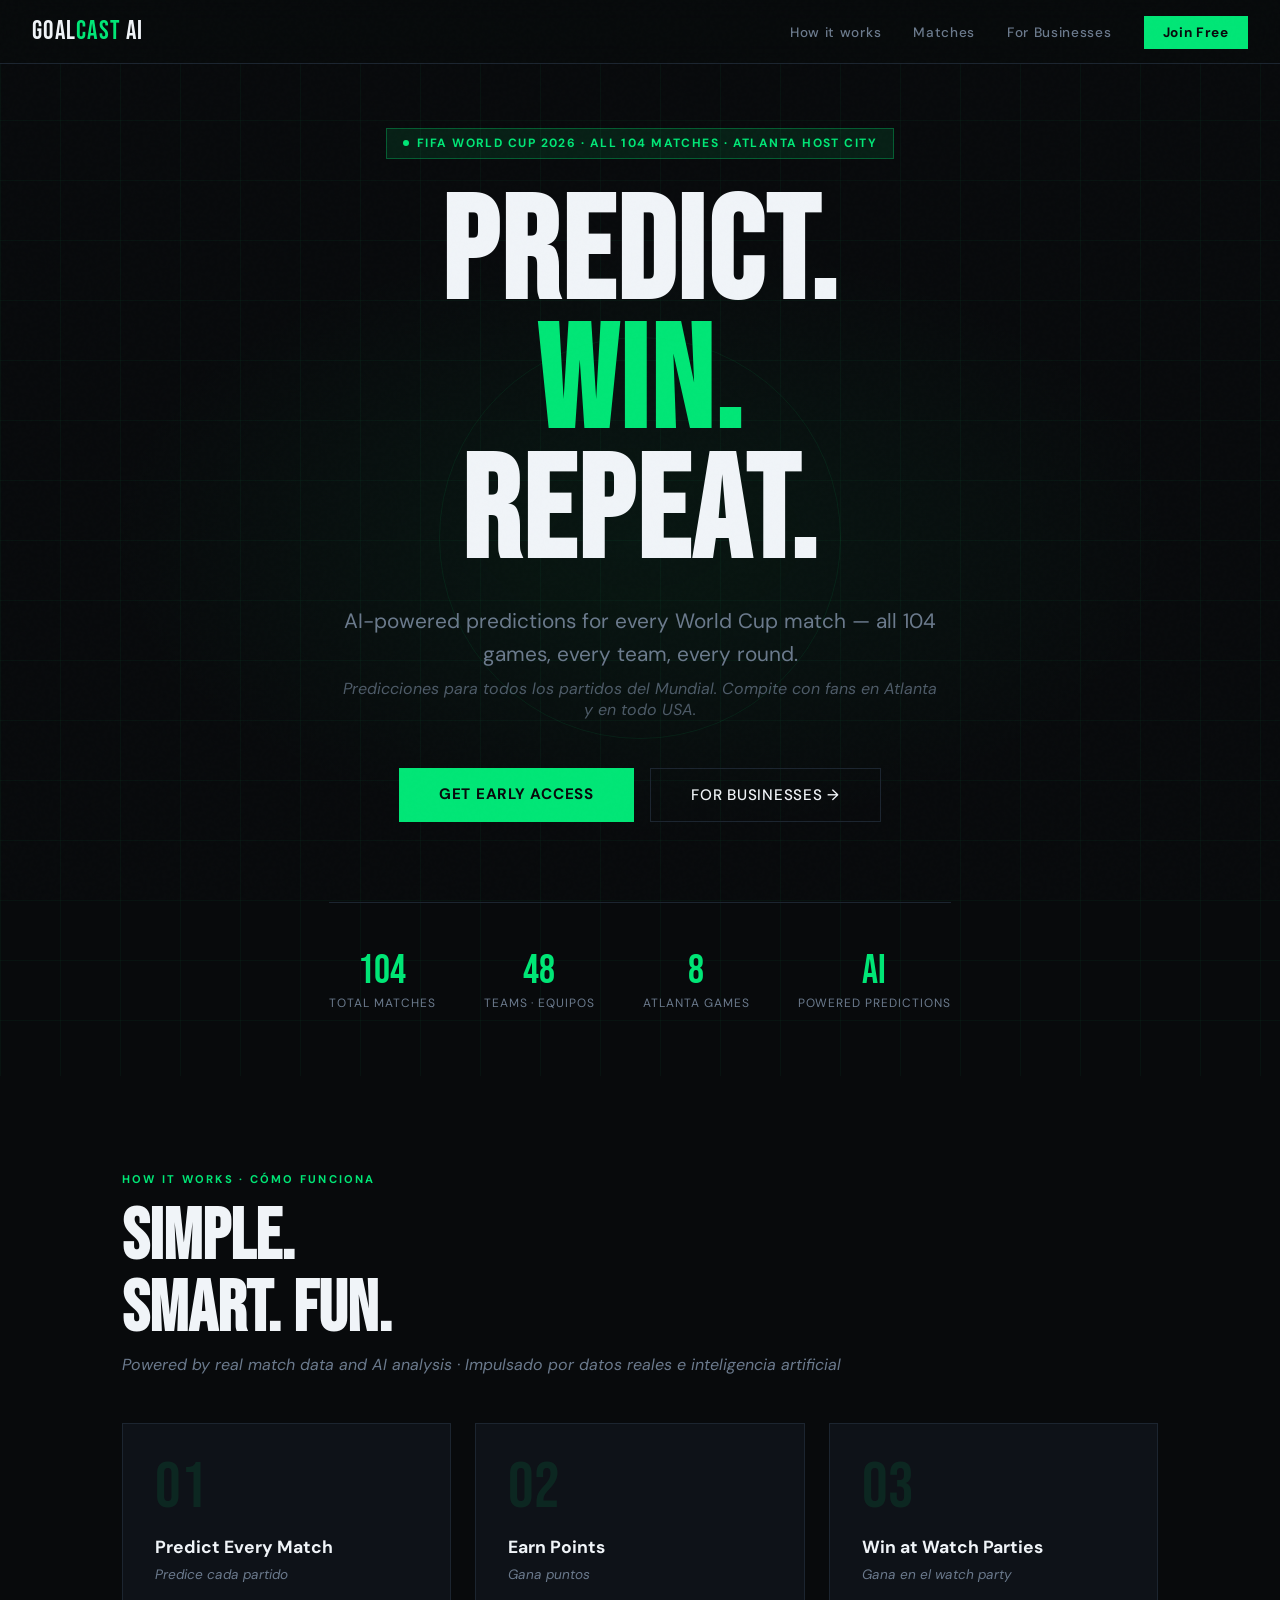
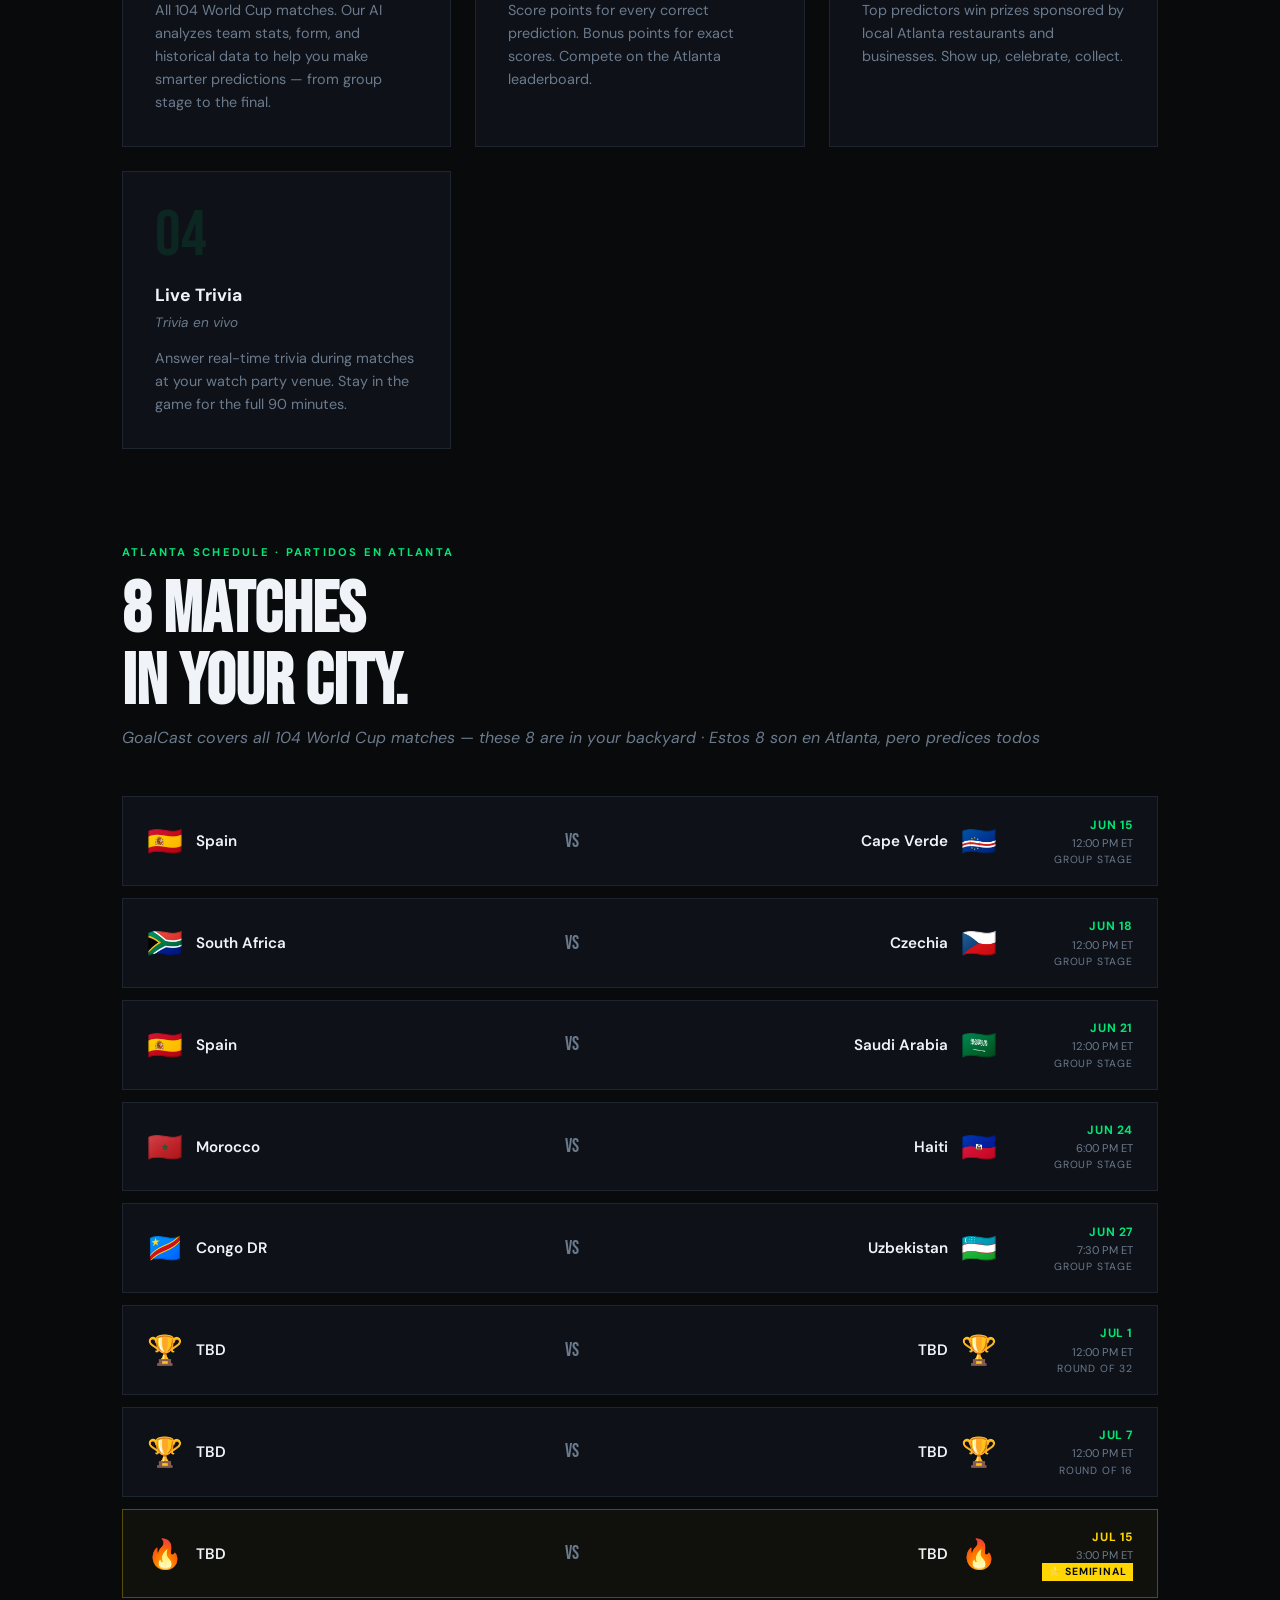
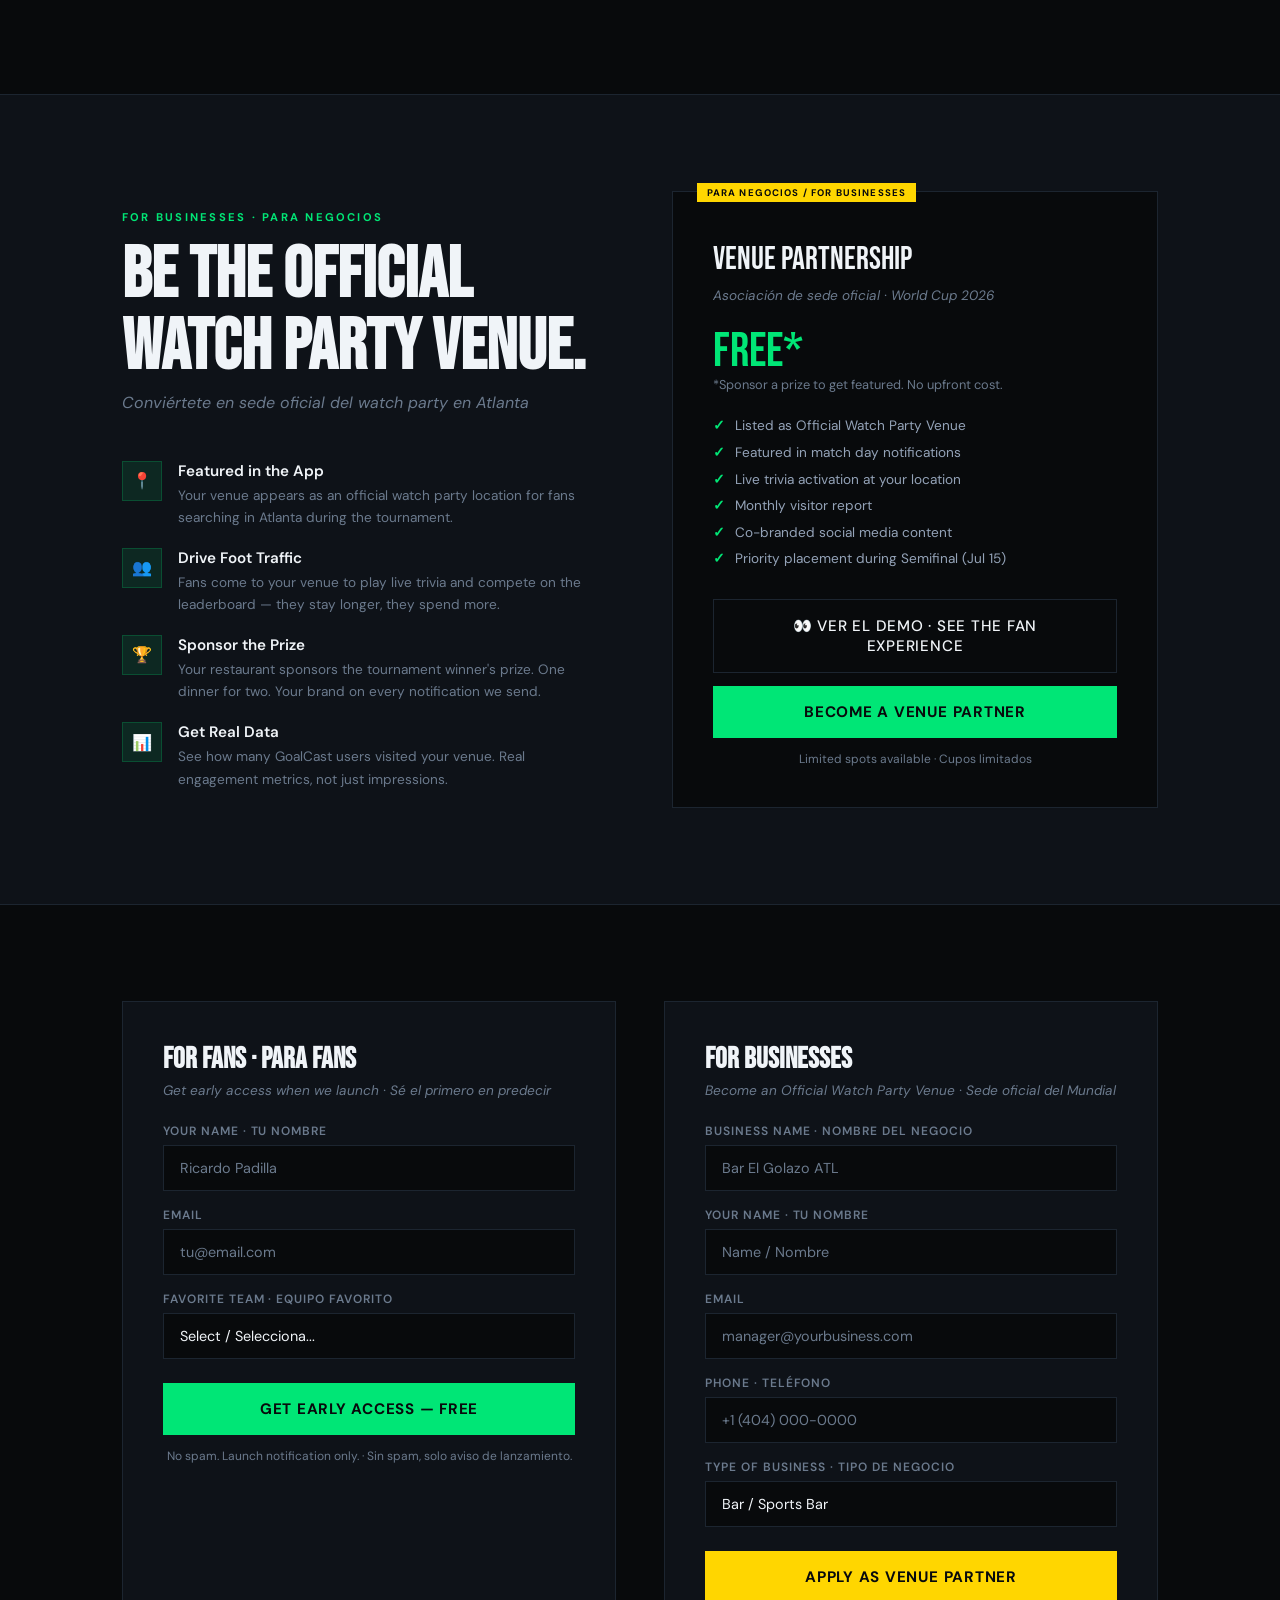
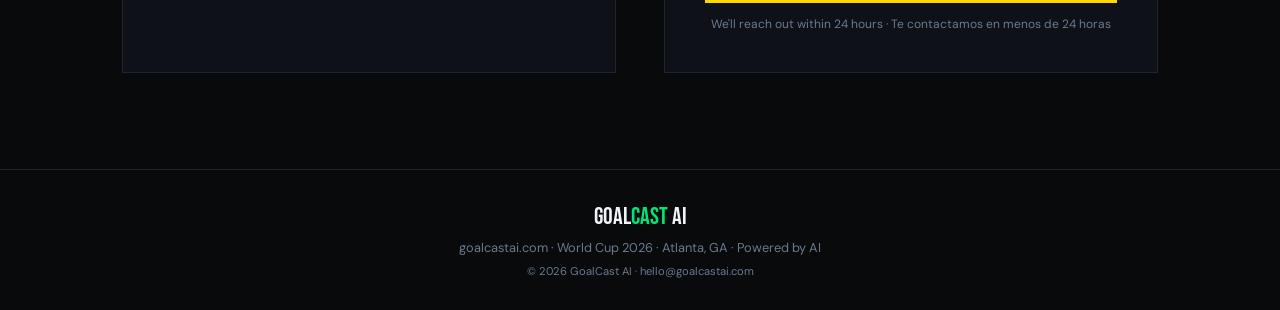
==== landing/index.html @ c72e85a9 "feat: add demo link to venue partner section in index.html" ====
<!DOCTYPE html>
<html lang="en">
<head>
<meta charset="UTF-8">
<meta name="viewport" content="width=device-width, initial-scale=1.0">
<title>GoalCast AI — World Cup 2026 Predictions</title>
<meta name="description" content="AI-powered World Cup 2026 predictions. All 104 matches, every team. Predict, compete, win prizes at your favorite watch party venue in Atlanta and beyond.">
<link rel="preconnect" href="https://fonts.googleapis.com">
<link href="https://fonts.googleapis.com/css2?family=Bebas+Neue&family=DM+Sans:ital,wght@0,300;0,400;0,500;0,700;1,300&display=swap" rel="stylesheet">
<style>
  :root {
    --black: #080a0c;
    --surface: #0e1218;
    --border: #1c2530;
    --green: #00e676;
    --green-dim: #00c853;
    --gold: #ffd600;
    --white: #f0f4f8;
    --muted: #6b7a8d;
    --red: #ff1744;
  }

  * { margin: 0; padding: 0; box-sizing: border-box; }

  html { scroll-behavior: smooth; }

  body {
    background: var(--black);
    color: var(--white);
    font-family: 'DM Sans', sans-serif;
    overflow-x: hidden;
  }

  /* ── NOISE TEXTURE OVERLAY ── */
  body::after {
    content: '';
    position: fixed;
    inset: 0;
    background-image: url("data:image/svg+xml,%3Csvg viewBox='0 0 256 256' xmlns='http://www.w3.org/2000/svg'%3E%3Cfilter id='noise'%3E%3CfeTurbulence type='fractalNoise' baseFrequency='0.9' numOctaves='4' stitchTiles='stitch'/%3E%3C/filter%3E%3Crect width='100%25' height='100%25' filter='url(%23noise)' opacity='0.03'/%3E%3C/svg%3E");
    pointer-events: none;
    z-index: 9999;
    opacity: 0.4;
  }

  /* ── NAV ── */
  nav {
    position: fixed;
    top: 0; left: 0; right: 0;
    z-index: 100;
    display: flex;
    align-items: center;
    justify-content: space-between;
    padding: 1rem 2rem;
    background: rgba(8,10,12,0.9);
    backdrop-filter: blur(12px);
    border-bottom: 1px solid var(--border);
  }

  .logo {
    font-family: 'Bebas Neue', sans-serif;
    font-size: 1.6rem;
    letter-spacing: 0.05em;
    color: var(--white);
  }

  .logo span { color: var(--green); }

  .nav-links {
    display: flex;
    gap: 2rem;
    list-style: none;
  }

  .nav-links a {
    color: var(--muted);
    text-decoration: none;
    font-size: 0.85rem;
    font-weight: 500;
    letter-spacing: 0.05em;
    transition: color 0.2s;
  }

  .nav-links a:hover { color: var(--white); }

  .nav-cta {
    background: var(--green);
    color: var(--black) !important;
    padding: 0.5rem 1.2rem;
    font-weight: 700 !important;
  }

  /* ── HERO ── */
  .hero {
    min-height: 100vh;
    display: flex;
    flex-direction: column;
    align-items: center;
    justify-content: center;
    text-align: center;
    padding: 8rem 2rem 4rem;
    position: relative;
    overflow: hidden;
  }

  /* Pitch lines background */
  .hero::before {
    content: '';
    position: absolute;
    inset: 0;
    background:
      radial-gradient(ellipse 60% 40% at 50% 50%, rgba(0,230,118,0.06) 0%, transparent 70%),
      linear-gradient(rgba(0,230,118,0.04) 1px, transparent 1px),
      linear-gradient(90deg, rgba(0,230,118,0.04) 1px, transparent 1px);
    background-size: 100% 100%, 60px 60px, 60px 60px;
  }

  /* Center circle */
  .hero::after {
    content: '';
    position: absolute;
    width: 400px;
    height: 400px;
    border: 1px solid rgba(0,230,118,0.08);
    border-radius: 50%;
    top: 50%;
    left: 50%;
    transform: translate(-50%, -50%);
    pointer-events: none;
  }

  .hero-badge {
    display: inline-flex;
    align-items: center;
    gap: 0.5rem;
    background: rgba(0,230,118,0.1);
    border: 1px solid rgba(0,230,118,0.3);
    padding: 0.4rem 1rem;
    font-size: 0.75rem;
    font-weight: 700;
    letter-spacing: 0.12em;
    text-transform: uppercase;
    color: var(--green);
    margin-bottom: 2rem;
    animation: fadeInDown 0.6s ease both;
  }

  .hero-badge .dot {
    width: 6px; height: 6px;
    background: var(--green);
    border-radius: 50%;
    animation: pulse 1.5s infinite;
  }

  @keyframes pulse {
    0%, 100% { opacity: 1; transform: scale(1); }
    50% { opacity: 0.5; transform: scale(0.8); }
  }

  h1 {
    font-family: 'Bebas Neue', sans-serif;
    font-size: clamp(4rem, 12vw, 9rem);
    line-height: 0.9;
    letter-spacing: 0.02em;
    margin-bottom: 1.5rem;
    animation: fadeInUp 0.7s ease 0.1s both;
  }

  h1 .line2 { color: var(--green); display: block; }

  .hero-sub {
    font-size: clamp(1rem, 2.5vw, 1.3rem);
    color: var(--muted);
    max-width: 600px;
    line-height: 1.6;
    margin-bottom: 0.5rem;
    animation: fadeInUp 0.7s ease 0.2s both;
  }

  .hero-sub-es {
    font-size: clamp(0.85rem, 2vw, 1rem);
    color: rgba(107,122,141,0.7);
    font-style: italic;
    max-width: 600px;
    margin-bottom: 3rem;
    animation: fadeInUp 0.7s ease 0.25s both;
  }

  .hero-actions {
    display: flex;
    gap: 1rem;
    flex-wrap: wrap;
    justify-content: center;
    animation: fadeInUp 0.7s ease 0.3s both;
  }

  .btn-primary {
    background: var(--green);
    color: var(--black);
    padding: 1rem 2.5rem;
    font-weight: 700;
    font-size: 0.95rem;
    letter-spacing: 0.05em;
    text-decoration: none;
    display: inline-block;
    transition: all 0.2s;
    text-transform: uppercase;
  }

  .btn-primary:hover {
    background: var(--green-dim);
    transform: translateY(-2px);
  }

  .btn-secondary {
    border: 1px solid var(--border);
    color: var(--white);
    padding: 1rem 2.5rem;
    font-weight: 500;
    font-size: 0.95rem;
    letter-spacing: 0.05em;
    text-decoration: none;
    display: inline-block;
    transition: all 0.2s;
    text-transform: uppercase;
  }

  .btn-secondary:hover {
    border-color: var(--muted);
    transform: translateY(-2px);
  }

  /* Stats bar */
  .stats-bar {
    display: flex;
    gap: 3rem;
    margin-top: 5rem;
    padding-top: 3rem;
    border-top: 1px solid var(--border);
    flex-wrap: wrap;
    justify-content: center;
    animation: fadeInUp 0.7s ease 0.4s both;
  }

  .stat { text-align: center; }

  .stat-number {
    font-family: 'Bebas Neue', sans-serif;
    font-size: 2.5rem;
    color: var(--green);
    display: block;
    line-height: 1;
  }

  .stat-label {
    font-size: 0.75rem;
    color: var(--muted);
    letter-spacing: 0.08em;
    text-transform: uppercase;
    margin-top: 0.3rem;
  }

  /* ── MATCHES ── */
  .section {
    padding: 6rem 2rem;
    max-width: 1100px;
    margin: 0 auto;
  }

  .section-label {
    font-size: 0.7rem;
    letter-spacing: 0.2em;
    text-transform: uppercase;
    color: var(--green);
    margin-bottom: 1rem;
    font-weight: 700;
  }

  .section-title {
    font-family: 'Bebas Neue', sans-serif;
    font-size: clamp(2.5rem, 6vw, 4.5rem);
    line-height: 1;
    margin-bottom: 0.5rem;
  }

  .section-sub {
    color: var(--muted);
    font-size: 1rem;
    margin-bottom: 3rem;
    font-style: italic;
  }

  /* Match cards */
  .matches-grid {
    display: grid;
    gap: 0.75rem;
  }

  .match-card {
    display: grid;
    grid-template-columns: 1fr auto 1fr auto;
    align-items: center;
    gap: 1rem;
    padding: 1.2rem 1.5rem;
    background: var(--surface);
    border: 1px solid var(--border);
    transition: border-color 0.2s, transform 0.2s;
  }

  .match-card:hover {
    border-color: var(--green);
    transform: translateX(4px);
  }

  .match-card.semifinal {
    border-color: rgba(255,214,0,0.3);
    background: rgba(255,214,0,0.03);
  }

  .match-card.semifinal:hover { border-color: var(--gold); }

  .team {
    display: flex;
    align-items: center;
    gap: 0.8rem;
  }

  .team.right { flex-direction: row-reverse; text-align: right; }

  .team-flag { font-size: 1.8rem; }

  .team-name {
    font-weight: 600;
    font-size: 0.95rem;
  }

  .match-vs {
    font-family: 'Bebas Neue', sans-serif;
    font-size: 1.2rem;
    color: var(--muted);
    text-align: center;
  }

  .match-meta {
    text-align: right;
    min-width: 120px;
  }

  .match-date {
    font-size: 0.75rem;
    color: var(--green);
    font-weight: 700;
    letter-spacing: 0.05em;
  }

  .match-time {
    font-size: 0.7rem;
    color: var(--muted);
    margin-top: 0.2rem;
  }

  .match-round {
    font-size: 0.65rem;
    color: var(--muted);
    letter-spacing: 0.08em;
    text-transform: uppercase;
    margin-top: 0.2rem;
  }

  .semifinal-badge {
    font-size: 0.65rem;
    background: var(--gold);
    color: var(--black);
    padding: 0.15rem 0.4rem;
    font-weight: 700;
    letter-spacing: 0.08em;
    text-transform: uppercase;
  }

  /* ── HOW IT WORKS ── */
  .how-grid {
    display: grid;
    grid-template-columns: repeat(auto-fit, minmax(250px, 1fr));
    gap: 1.5rem;
  }

  .how-card {
    padding: 2rem;
    background: var(--surface);
    border: 1px solid var(--border);
    position: relative;
    overflow: hidden;
  }

  .how-card::before {
    content: '';
    position: absolute;
    top: 0; left: 0; right: 0;
    height: 2px;
    background: var(--green);
    transform: scaleX(0);
    transition: transform 0.3s;
  }

  .how-card:hover::before { transform: scaleX(1); }

  .how-number {
    font-family: 'Bebas Neue', sans-serif;
    font-size: 4rem;
    color: rgba(0,230,118,0.1);
    line-height: 1;
    margin-bottom: 1rem;
  }

  .how-title {
    font-weight: 700;
    font-size: 1.1rem;
    margin-bottom: 0.5rem;
  }

  .how-title-es {
    font-size: 0.85rem;
    color: var(--muted);
    font-style: italic;
    margin-bottom: 1rem;
  }

  .how-desc {
    color: var(--muted);
    font-size: 0.9rem;
    line-height: 1.6;
  }

  /* ── FOR RESTAURANTS ── */
  .restaurant-section {
    background: var(--surface);
    border-top: 1px solid var(--border);
    border-bottom: 1px solid var(--border);
  }

  .restaurant-inner {
    max-width: 1100px;
    margin: 0 auto;
    padding: 6rem 2rem;
    display: grid;
    grid-template-columns: 1fr 1fr;
    gap: 4rem;
    align-items: center;
  }

  .benefits-list {
    list-style: none;
    display: flex;
    flex-direction: column;
    gap: 1.2rem;
    margin-top: 2rem;
  }

  .benefit {
    display: flex;
    gap: 1rem;
    align-items: flex-start;
  }

  .benefit-icon {
    width: 2.5rem;
    height: 2.5rem;
    background: rgba(0,230,118,0.1);
    border: 1px solid rgba(0,230,118,0.2);
    display: flex;
    align-items: center;
    justify-content: center;
    font-size: 1rem;
    flex-shrink: 0;
  }

  .benefit-text strong {
    display: block;
    font-weight: 600;
    font-size: 0.95rem;
    margin-bottom: 0.2rem;
  }

  .benefit-text span {
    color: var(--muted);
    font-size: 0.85rem;
    line-height: 1.5;
  }

  /* Partnership card */
  .partnership-card {
    background: var(--black);
    border: 1px solid var(--border);
    padding: 2.5rem;
    position: relative;
  }

  .partnership-card::before {
    content: 'PARA NEGOCIOS / FOR BUSINESSES';
    position: absolute;
    top: -0.6rem;
    left: 1.5rem;
    background: var(--gold);
    color: var(--black);
    font-size: 0.6rem;
    font-weight: 700;
    letter-spacing: 0.12em;
    padding: 0.2rem 0.6rem;
  }

  .partnership-title {
    font-family: 'Bebas Neue', sans-serif;
    font-size: 2rem;
    margin-bottom: 0.5rem;
    margin-top: 0.5rem;
  }

  .partnership-sub {
    color: var(--muted);
    font-size: 0.85rem;
    margin-bottom: 1.5rem;
    font-style: italic;
  }

  .partnership-price {
    font-family: 'Bebas Neue', sans-serif;
    font-size: 3rem;
    color: var(--green);
    line-height: 1;
  }

  .partnership-price-sub {
    font-size: 0.8rem;
    color: var(--muted);
    margin-bottom: 1.5rem;
  }

  .partnership-features {
    list-style: none;
    display: flex;
    flex-direction: column;
    gap: 0.6rem;
    margin-bottom: 2rem;
  }

  .partnership-features li {
    font-size: 0.85rem;
    color: #94a3b8;
    display: flex;
    align-items: center;
    gap: 0.6rem;
  }

  .partnership-features li::before {
    content: '✓';
    color: var(--green);
    font-weight: 700;
  }

  /* ── FORMS ── */
  .forms-section {
    max-width: 1100px;
    margin: 0 auto;
    padding: 6rem 2rem;
    display: grid;
    grid-template-columns: 1fr 1fr;
    gap: 3rem;
  }

  .form-card {
    background: var(--surface);
    border: 1px solid var(--border);
    padding: 2.5rem;
  }

  .form-card h3 {
    font-family: 'Bebas Neue', sans-serif;
    font-size: 1.8rem;
    margin-bottom: 0.3rem;
  }

  .form-card .form-sub {
    color: var(--muted);
    font-size: 0.85rem;
    font-style: italic;
    margin-bottom: 1.5rem;
  }

  .form-group {
    margin-bottom: 1rem;
  }

  .form-group label {
    display: block;
    font-size: 0.75rem;
    font-weight: 600;
    letter-spacing: 0.08em;
    text-transform: uppercase;
    color: var(--muted);
    margin-bottom: 0.4rem;
  }

  .form-group input,
  .form-group select {
    width: 100%;
    background: var(--black);
    border: 1px solid var(--border);
    color: var(--white);
    padding: 0.8rem 1rem;
    font-family: 'DM Sans', sans-serif;
    font-size: 0.9rem;
    outline: none;
    transition: border-color 0.2s;
    appearance: none;
  }

  .form-group input:focus,
  .form-group select:focus {
    border-color: var(--green);
  }

  .form-group input::placeholder { color: var(--muted); }

  .btn-submit {
    width: 100%;
    background: var(--green);
    color: var(--black);
    border: none;
    padding: 1rem;
    font-family: 'DM Sans', sans-serif;
    font-weight: 700;
    font-size: 0.95rem;
    letter-spacing: 0.05em;
    text-transform: uppercase;
    cursor: pointer;
    transition: all 0.2s;
    margin-top: 0.5rem;
  }

  .btn-submit:hover { background: var(--green-dim); }

  .btn-submit-gold {
    background: var(--gold);
  }

  .btn-submit-gold:hover { background: #f9c700; }

  .form-note {
    font-size: 0.75rem;
    color: var(--muted);
    margin-top: 0.8rem;
    text-align: center;
  }

  /* ── FOOTER ── */
  footer {
    border-top: 1px solid var(--border);
    padding: 2rem;
    text-align: center;
  }

  .footer-logo {
    font-family: 'Bebas Neue', sans-serif;
    font-size: 1.5rem;
    margin-bottom: 0.5rem;
  }

  .footer-logo span { color: var(--green); }

  .footer-text {
    color: var(--muted);
    font-size: 0.8rem;
  }

  /* ── ANIMATIONS ── */
  @keyframes fadeInDown {
    from { opacity: 0; transform: translateY(-20px); }
    to { opacity: 1; transform: translateY(0); }
  }

  @keyframes fadeInUp {
    from { opacity: 0; transform: translateY(30px); }
    to { opacity: 1; transform: translateY(0); }
  }

  /* ── RESPONSIVE ── */
  @media (max-width: 768px) {
    nav { padding: 1rem; }
    .nav-links { display: none; }
    .restaurant-inner { grid-template-columns: 1fr; gap: 2rem; }
    .forms-section { grid-template-columns: 1fr; }
    .match-card { grid-template-columns: 1fr 1fr; grid-template-rows: auto auto; }
    .match-meta { grid-column: 1 / -1; text-align: left; }
    .match-vs { display: none; }
    .stats-bar { gap: 2rem; }
  }

  /* Success message */
  .success-msg {
    display: none;
    background: rgba(0,230,118,0.1);
    border: 1px solid var(--green);
    color: var(--green);
    padding: 1rem;
    text-align: center;
    font-weight: 600;
    margin-top: 1rem;
    font-size: 0.9rem;
  }
</style>
</head>
<body>

<!-- NAV -->
<nav>
  <div class="logo">Goal<span>Cast</span> AI</div>
  <ul class="nav-links">
    <li><a href="#how">How it works</a></li>
    <li><a href="#matches">Matches</a></li>
    <li><a href="#restaurants">For Businesses</a></li>
    <li><a href="#join" class="nav-cta">Join Free</a></li>
  </ul>
</nav>

<!-- HERO -->
<section class="hero">
  <div class="hero-badge">
    <span class="dot"></span>
    FIFA World Cup 2026 · All 104 Matches · Atlanta Host City
  </div>

  <h1>
    Predict.<br>
    <span class="line2">Win.</span>
    Repeat.
  </h1>

  <p class="hero-sub">AI-powered predictions for every World Cup match — all 104 games, every team, every round.</p>
  <p class="hero-sub-es">Predicciones para todos los partidos del Mundial. Compite con fans en Atlanta y en todo USA.</p>

  <div class="hero-actions">
    <a href="#join" class="btn-primary">Get Early Access</a>
    <a href="#restaurants" class="btn-secondary">For Businesses →</a>
  </div>

  <div class="stats-bar">
    <div class="stat">
      <span class="stat-number">104</span>
      <span class="stat-label">Total Matches</span>
    </div>
    <div class="stat">
      <span class="stat-number">48</span>
      <span class="stat-label">Teams · Equipos</span>
    </div>
    <div class="stat">
      <span class="stat-number">8</span>
      <span class="stat-label">Atlanta Games</span>
    </div>
    <div class="stat">
      <span class="stat-number">AI</span>
      <span class="stat-label">Powered Predictions</span>
    </div>
  </div>
</section>

<!-- HOW IT WORKS -->
<section class="section" id="how">
  <div class="section-label">How it works · Cómo funciona</div>
  <h2 class="section-title">Simple.<br>Smart. Fun.</h2>
  <p class="section-sub">Powered by real match data and AI analysis · Impulsado por datos reales e inteligencia artificial</p>

  <div class="how-grid">
    <div class="how-card">
      <div class="how-number">01</div>
      <div class="how-title">Predict Every Match</div>
      <div class="how-title-es">Predice cada partido</div>
      <p class="how-desc">All 104 World Cup matches. Our AI analyzes team stats, form, and historical data to help you make smarter predictions — from group stage to the final.</p>
    </div>
    <div class="how-card">
      <div class="how-number">02</div>
      <div class="how-title">Earn Points</div>
      <div class="how-title-es">Gana puntos</div>
      <p class="how-desc">Score points for every correct prediction. Bonus points for exact scores. Compete on the Atlanta leaderboard.</p>
    </div>
    <div class="how-card">
      <div class="how-number">03</div>
      <div class="how-title">Win at Watch Parties</div>
      <div class="how-title-es">Gana en el watch party</div>
      <p class="how-desc">Top predictors win prizes sponsored by local Atlanta restaurants and businesses. Show up, celebrate, collect.</p>
    </div>
    <div class="how-card">
      <div class="how-number">04</div>
      <div class="how-title">Live Trivia</div>
      <div class="how-title-es">Trivia en vivo</div>
      <p class="how-desc">Answer real-time trivia during matches at your watch party venue. Stay in the game for the full 90 minutes.</p>
    </div>
  </div>
</section>

<!-- MATCHES IN ATLANTA -->
<section class="section" id="matches" style="padding-top:0">
  <div class="section-label">Atlanta Schedule · Partidos en Atlanta</div>
  <h2 class="section-title">8 Matches<br>in Your City.</h2>
  <p class="section-sub">GoalCast covers all 104 World Cup matches — these 8 are in your backyard · Estos 8 son en Atlanta, pero predices todos</p>

  <div class="matches-grid">
    <div class="match-card">
      <div class="team"><div class="team-flag">🇪🇸</div><div class="team-name">Spain</div></div>
      <div class="match-vs">VS</div>
      <div class="team right"><div class="team-flag">🇨🇻</div><div class="team-name">Cape Verde</div></div>
      <div class="match-meta">
        <div class="match-date">JUN 15</div>
        <div class="match-time">12:00 PM ET</div>
        <div class="match-round">Group Stage</div>
      </div>
    </div>

    <div class="match-card">
      <div class="team"><div class="team-flag">🇿🇦</div><div class="team-name">South Africa</div></div>
      <div class="match-vs">VS</div>
      <div class="team right"><div class="team-flag">🇨🇿</div><div class="team-name">Czechia</div></div>
      <div class="match-meta">
        <div class="match-date">JUN 18</div>
        <div class="match-time">12:00 PM ET</div>
        <div class="match-round">Group Stage</div>
      </div>
    </div>

    <div class="match-card">
      <div class="team"><div class="team-flag">🇪🇸</div><div class="team-name">Spain</div></div>
      <div class="match-vs">VS</div>
      <div class="team right"><div class="team-flag">🇸🇦</div><div class="team-name">Saudi Arabia</div></div>
      <div class="match-meta">
        <div class="match-date">JUN 21</div>
        <div class="match-time">12:00 PM ET</div>
        <div class="match-round">Group Stage</div>
      </div>
    </div>

    <div class="match-card">
      <div class="team"><div class="team-flag">🇲🇦</div><div class="team-name">Morocco</div></div>
      <div class="match-vs">VS</div>
      <div class="team right"><div class="team-flag">🇭🇹</div><div class="team-name">Haiti</div></div>
      <div class="match-meta">
        <div class="match-date">JUN 24</div>
        <div class="match-time">6:00 PM ET</div>
        <div class="match-round">Group Stage</div>
      </div>
    </div>

    <div class="match-card">
      <div class="team"><div class="team-flag">🇨🇩</div><div class="team-name">Congo DR</div></div>
      <div class="match-vs">VS</div>
      <div class="team right"><div class="team-flag">🇺🇿</div><div class="team-name">Uzbekistan</div></div>
      <div class="match-meta">
        <div class="match-date">JUN 27</div>
        <div class="match-time">7:30 PM ET</div>
        <div class="match-round">Group Stage</div>
      </div>
    </div>

    <div class="match-card">
      <div class="team"><div class="team-flag">🏆</div><div class="team-name">TBD</div></div>
      <div class="match-vs">VS</div>
      <div class="team right"><div class="team-flag">🏆</div><div class="team-name">TBD</div></div>
      <div class="match-meta">
        <div class="match-date">JUL 1</div>
        <div class="match-time">12:00 PM ET</div>
        <div class="match-round">Round of 32</div>
      </div>
    </div>

    <div class="match-card">
      <div class="team"><div class="team-flag">🏆</div><div class="team-name">TBD</div></div>
      <div class="match-vs">VS</div>
      <div class="team right"><div class="team-flag">🏆</div><div class="team-name">TBD</div></div>
      <div class="match-meta">
        <div class="match-date">JUL 7</div>
        <div class="match-time">12:00 PM ET</div>
        <div class="match-round">Round of 16</div>
      </div>
    </div>

    <div class="match-card semifinal">
      <div class="team"><div class="team-flag">🔥</div><div class="team-name">TBD</div></div>
      <div class="match-vs">VS</div>
      <div class="team right"><div class="team-flag">🔥</div><div class="team-name">TBD</div></div>
      <div class="match-meta">
        <div class="match-date" style="color:var(--gold)">JUL 15</div>
        <div class="match-time">3:00 PM ET</div>
        <div class="match-round"><span class="semifinal-badge">⭐ Semifinal</span></div>
      </div>
    </div>
  </div>
</section>

<!-- FOR RESTAURANTS -->
<div class="restaurant-section" id="restaurants">
  <div class="restaurant-inner">
    <div>
      <div class="section-label">For Businesses · Para Negocios</div>
      <h2 class="section-title">Be the Official<br>Watch Party Venue.</h2>
      <p class="section-sub">Conviértete en sede oficial del watch party en Atlanta</p>

      <ul class="benefits-list">
        <div class="benefit">
          <div class="benefit-icon">📍</div>
          <div class="benefit-text">
            <strong>Featured in the App</strong>
            <span>Your venue appears as an official watch party location for fans searching in Atlanta during the tournament.</span>
          </div>
        </div>
        <div class="benefit">
          <div class="benefit-icon">👥</div>
          <div class="benefit-text">
            <strong>Drive Foot Traffic</strong>
            <span>Fans come to your venue to play live trivia and compete on the leaderboard — they stay longer, they spend more.</span>
          </div>
        </div>
        <div class="benefit">
          <div class="benefit-icon">🏆</div>
          <div class="benefit-text">
            <strong>Sponsor the Prize</strong>
            <span>Your restaurant sponsors the tournament winner's prize. One dinner for two. Your brand on every notification we send.</span>
          </div>
        </div>
        <div class="benefit">
          <div class="benefit-icon">📊</div>
          <div class="benefit-text">
            <strong>Get Real Data</strong>
            <span>See how many GoalCast users visited your venue. Real engagement metrics, not just impressions.</span>
          </div>
        </div>
      </ul>
    </div>

    <div class="partnership-card">
      <div class="partnership-title">Venue Partnership</div>
      <p class="partnership-sub">Asociación de sede oficial · World Cup 2026</p>
      <div class="partnership-price">FREE*</div>
      <p class="partnership-price-sub">*Sponsor a prize to get featured. No upfront cost.</p>
      <ul class="partnership-features">
        <li>Listed as Official Watch Party Venue</li>
        <li>Featured in match day notifications</li>
        <li>Live trivia activation at your location</li>
        <li>Monthly visitor report</li>
        <li>Co-branded social media content</li>
        <li>Priority placement during Semifinal (Jul 15)</li>
      </ul>
      <a href="/demo" target="_blank" class="btn-secondary" style="display:block;text-align:center;width:100%;margin-bottom:0.8rem;">👀 Ver el Demo · See the Fan Experience</a>
      <a href="#business-form" class="btn-primary" style="display:block;text-align:center;width:100%;">Become a Venue Partner</a>
      <p class="form-note">Limited spots available · Cupos limitados</p>
    </div>
  </div>
</div>

<!-- FORMS -->
<div class="forms-section" id="join">

  <!-- Fan form -->
  <div class="form-card">
    <h3>For Fans · Para Fans</h3>
    <p class="form-sub">Get early access when we launch · Sé el primero en predecir</p>
    <form onsubmit="handleFanSubmit(event)">
      <div class="form-group">
        <label>Your Name · Tu Nombre</label>
        <input type="text" placeholder="Ricardo Padilla" required>
      </div>
      <div class="form-group">
        <label>Email</label>
        <input type="email" placeholder="tu@email.com" required>
      </div>
      <div class="form-group">
        <label>Favorite Team · Equipo favorito</label>
        <select>
          <option value="">Select / Selecciona...</option>
          <option>🇪🇸 Spain / España</option>
          <option>🇲🇦 Morocco / Marruecos</option>
          <option>🇲🇽 Mexico / México</option>
          <option>🇧🇷 Brazil / Brasil</option>
          <option>🇦🇷 Argentina</option>
          <option>🇺🇸 USA</option>
          <option>Other / Otro</option>
        </select>
      </div>
      <button type="submit" class="btn-submit">Get Early Access — Free</button>
      <div class="success-msg" id="fan-success">🎉 You're on the list! We'll reach out before June 15.</div>
      <p class="form-note">No spam. Launch notification only. · Sin spam, solo aviso de lanzamiento.</p>
    </form>
  </div>

  <!-- Business form -->
  <div class="form-card" id="business-form">
    <h3>For Businesses</h3>
    <p class="form-sub">Become an Official Watch Party Venue · Sede oficial del Mundial</p>
    <form onsubmit="handleBusinessSubmit(event)">
      <div class="form-group">
        <label>Business Name · Nombre del negocio</label>
        <input type="text" placeholder="Bar El Golazo ATL" required>
      </div>
      <div class="form-group">
        <label>Your Name · Tu nombre</label>
        <input type="text" placeholder="Name / Nombre" required>
      </div>
      <div class="form-group">
        <label>Email</label>
        <input type="email" placeholder="manager@yourbusiness.com" required>
      </div>
      <div class="form-group">
        <label>Phone · Teléfono</label>
        <input type="tel" placeholder="+1 (404) 000-0000">
      </div>
      <div class="form-group">
        <label>Type of Business · Tipo de negocio</label>
        <select>
          <option>Bar / Sports Bar</option>
          <option>Restaurant / Restaurante</option>
          <option>Hotel / Lounge</option>
          <option>Other / Otro</option>
        </select>
      </div>
      <button type="submit" class="btn-submit btn-submit-gold">Apply as Venue Partner</button>
      <div class="success-msg" id="business-success">✅ Got it! We'll contact you within 24 hours.</div>
      <p class="form-note">We'll reach out within 24 hours · Te contactamos en menos de 24 horas</p>
    </form>
  </div>
</div>

<!-- FOOTER -->
<footer>
  <div class="footer-logo">Goal<span>Cast</span> AI</div>
  <p class="footer-text">goalcastai.com · World Cup 2026 · Atlanta, GA · Powered by AI</p>
  <p class="footer-text" style="margin-top:0.5rem;font-size:0.7rem;">© 2026 GoalCast AI · hello@goalcastai.com</p>
</footer>

<script>
  function handleFanSubmit(e) {
    e.preventDefault();
    document.getElementById('fan-success').style.display = 'block';
    e.target.reset();
  }

  function handleBusinessSubmit(e) {
    e.preventDefault();
    document.getElementById('business-success').style.display = 'block';
    e.target.reset();
  }

  // Smooth scroll for nav links
  document.querySelectorAll('a[href^="#"]').forEach(a => {
    a.addEventListener('click', e => {
      e.preventDefault();
      document.querySelector(a.getAttribute('href'))?.scrollIntoView({ behavior: 'smooth' });
    });
  });
</script>
</body>
</html>
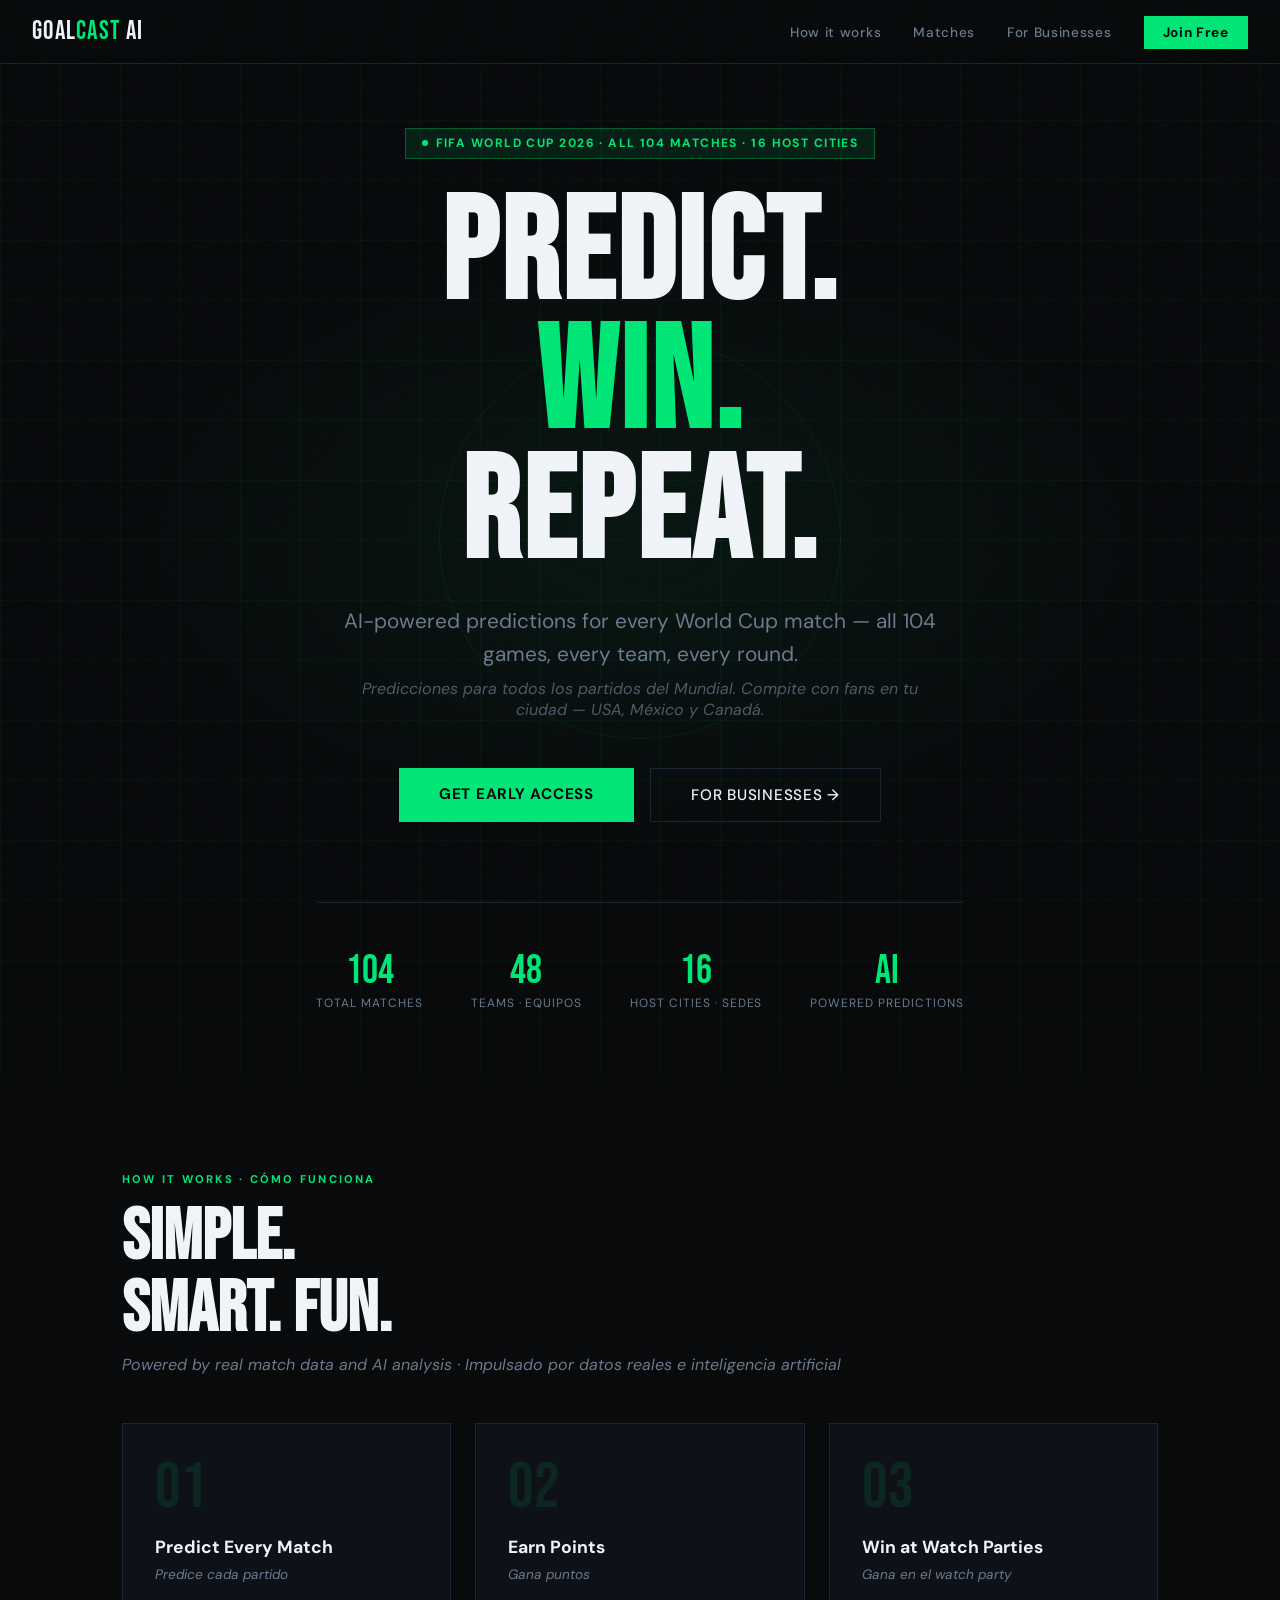
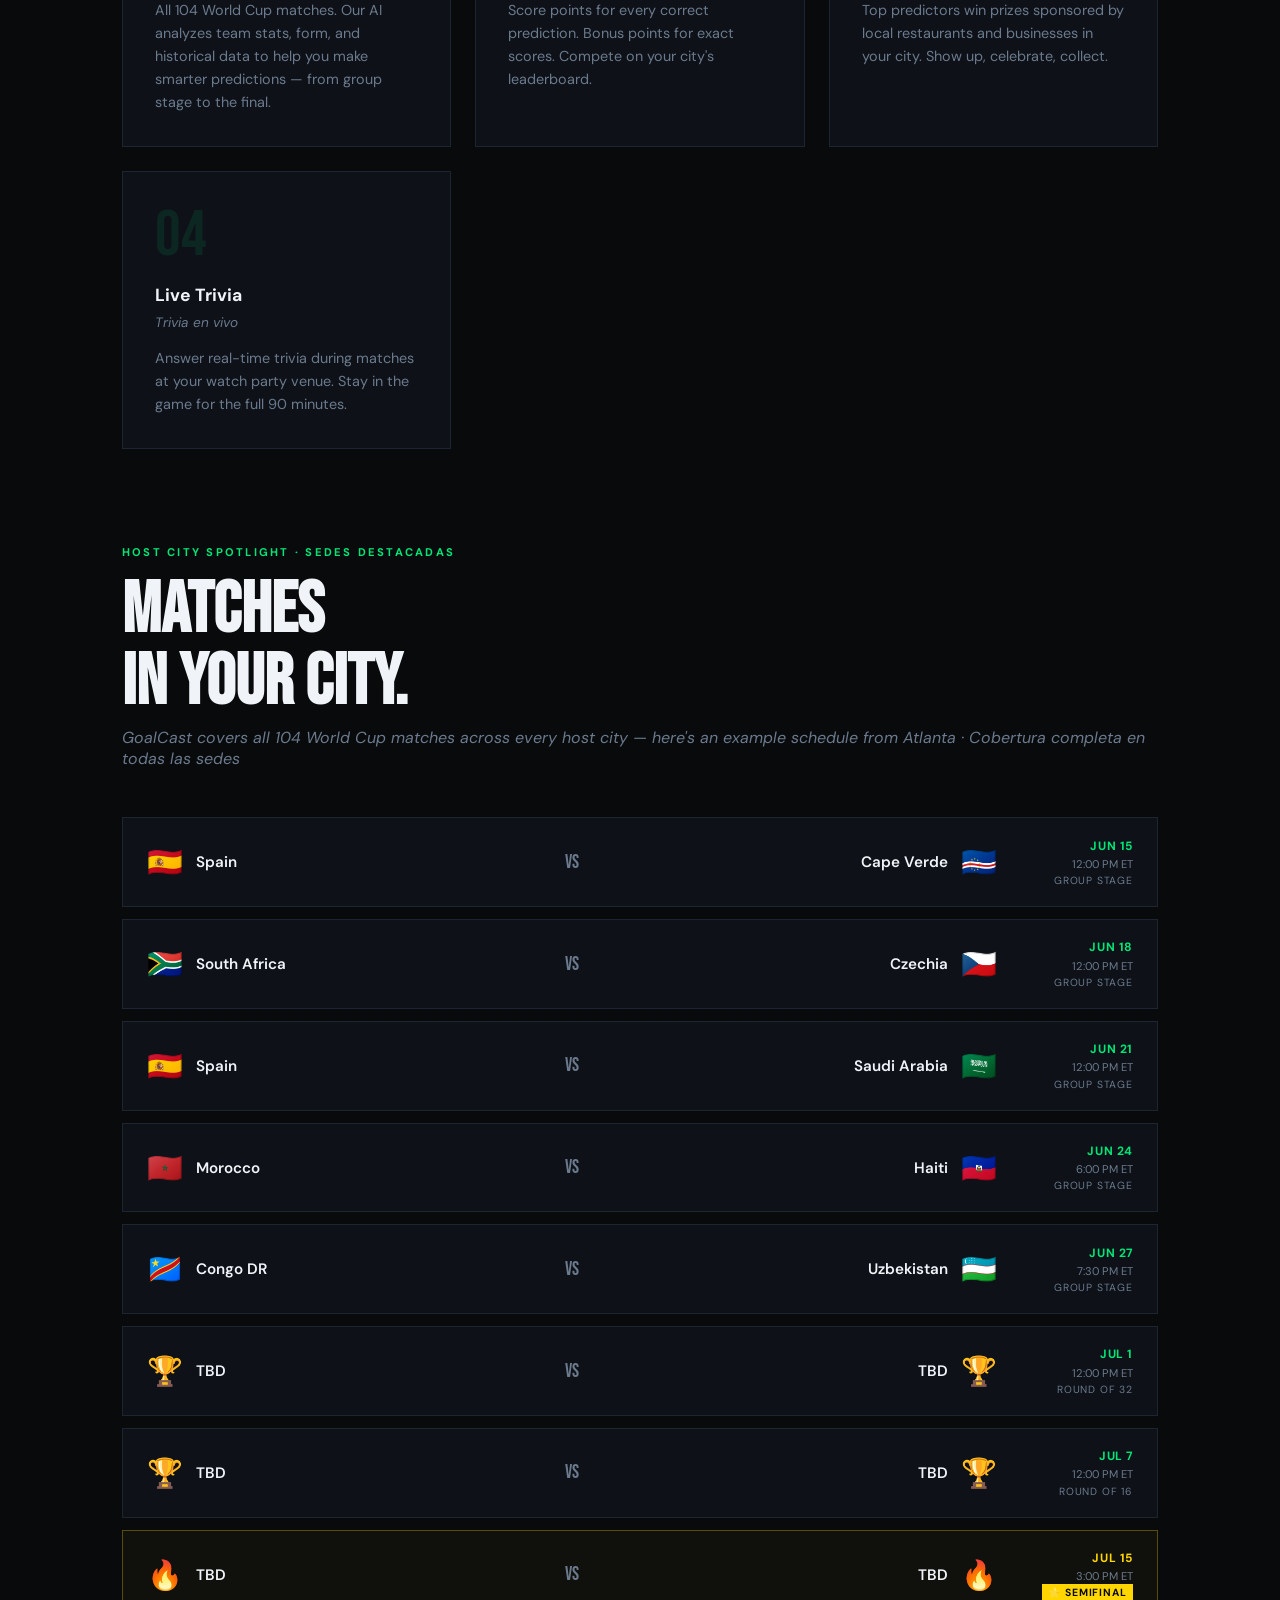
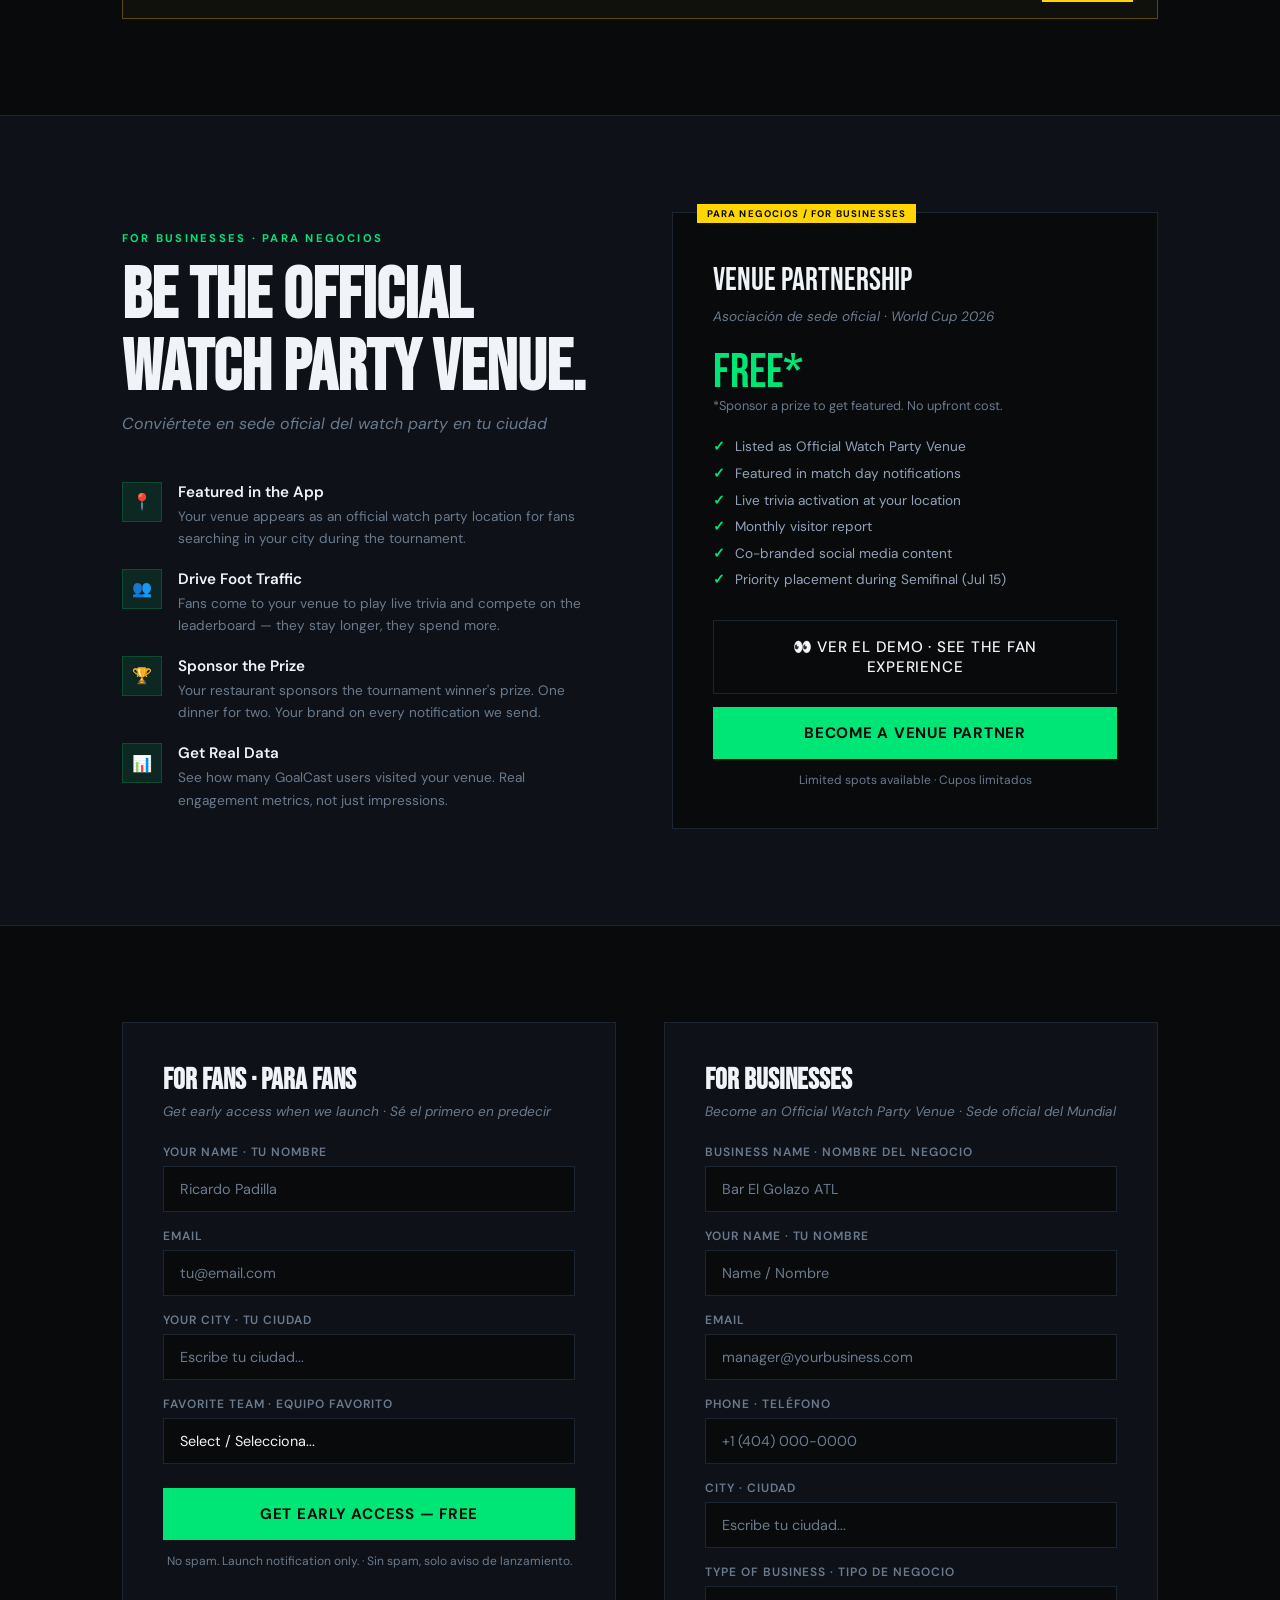
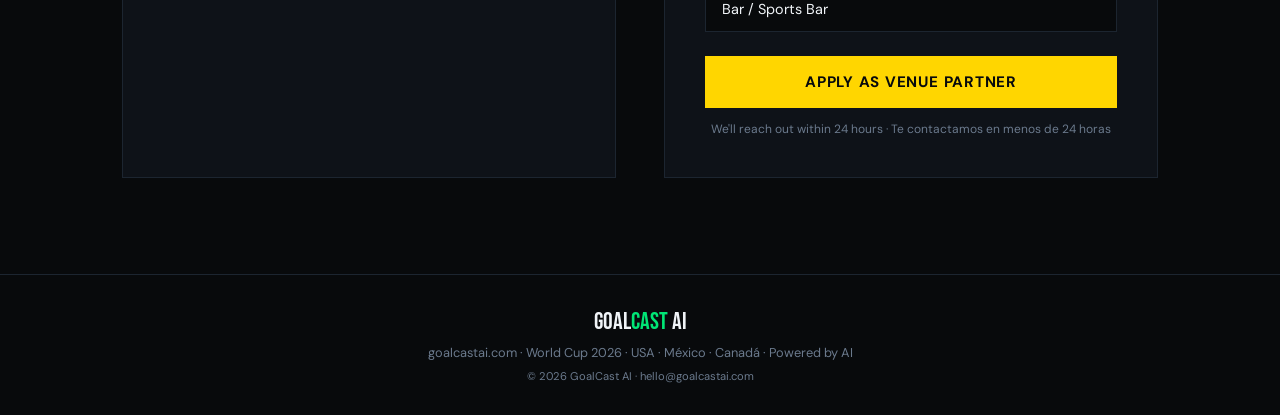
==== commit d508ace8: "feat: enhance venue search with city autocomplete and update descriptions for broader audience" ====
--- a/landing/index.html
+++ b/landing/index.html
@@ -4,7 +4,7 @@
 <meta charset="UTF-8">
 <meta name="viewport" content="width=device-width, initial-scale=1.0">
 <title>GoalCast AI — World Cup 2026 Predictions</title>
-<meta name="description" content="AI-powered World Cup 2026 predictions. All 104 matches, every team. Predict, compete, win prizes at your favorite watch party venue in Atlanta and beyond.">
+<meta name="description" content="AI-powered World Cup 2026 predictions. All 104 matches, every team. Predict, compete, win prizes at your favorite watch party venue across host cities in the US, Mexico, and Canada.">
 <link rel="preconnect" href="https://fonts.googleapis.com">
 <link href="https://fonts.googleapis.com/css2?family=Bebas+Neue&family=DM+Sans:ital,wght@0,300;0,400;0,500;0,700;1,300&display=swap" rel="stylesheet">
 <style>
@@ -694,6 +694,48 @@
     .stats-bar { gap: 2rem; }
   }
 
+  /* ── CITY AUTOCOMPLETE ── */
+  .autocomplete-wrap {
+    position: relative;
+  }
+
+  .autocomplete-wrap input {
+    width: 100%;
+  }
+
+  .autocomplete-dropdown {
+    display: none;
+    position: absolute;
+    top: 100%;
+    left: 0; right: 0;
+    background: #0e1218;
+    border: 1px solid var(--green);
+    border-top: none;
+    max-height: 180px;
+    overflow-y: auto;
+    z-index: 200;
+  }
+
+  .autocomplete-dropdown.open { display: block; }
+
+  .autocomplete-option {
+    padding: 0.6rem 1rem;
+    font-size: 0.85rem;
+    cursor: pointer;
+    color: var(--white);
+    transition: background 0.15s;
+  }
+
+  .autocomplete-option:hover,
+  .autocomplete-option.active {
+    background: rgba(0,230,118,0.12);
+    color: var(--green);
+  }
+
+  .autocomplete-dropdown::-webkit-scrollbar { width: 4px; }
+  .autocomplete-dropdown::-webkit-scrollbar-track { background: transparent; }
+  .autocomplete-dropdown::-webkit-scrollbar-thumb { background: var(--border); }
+
   /* Success message */
   .success-msg {
     display: none;
@@ -725,7 +767,7 @@
 <section class="hero">
   <div class="hero-badge">
     <span class="dot"></span>
-    FIFA World Cup 2026 · All 104 Matches · Atlanta Host City
+    FIFA World Cup 2026 · All 104 Matches · 16 Host Cities
   </div>
 
   <h1>
@@ -735,7 +777,7 @@
   </h1>
 
   <p class="hero-sub">AI-powered predictions for every World Cup match — all 104 games, every team, every round.</p>
-  <p class="hero-sub-es">Predicciones para todos los partidos del Mundial. Compite con fans en Atlanta y en todo USA.</p>
+  <p class="hero-sub-es">Predicciones para todos los partidos del Mundial. Compite con fans en tu ciudad — USA, México y Canadá.</p>
 
   <div class="hero-actions">
     <a href="#join" class="btn-primary">Get Early Access</a>
@@ -752,8 +794,8 @@
       <span class="stat-label">Teams · Equipos</span>
     </div>
     <div class="stat">
-      <span class="stat-number">8</span>
-      <span class="stat-label">Atlanta Games</span>
+      <span class="stat-number">16</span>
+      <span class="stat-label">Host Cities · Sedes</span>
     </div>
     <div class="stat">
       <span class="stat-number">AI</span>
@@ -779,13 +821,13 @@
       <div class="how-number">02</div>
       <div class="how-title">Earn Points</div>
       <div class="how-title-es">Gana puntos</div>
-      <p class="how-desc">Score points for every correct prediction. Bonus points for exact scores. Compete on the Atlanta leaderboard.</p>
+      <p class="how-desc">Score points for every correct prediction. Bonus points for exact scores. Compete on your city's leaderboard.</p>
     </div>
     <div class="how-card">
       <div class="how-number">03</div>
       <div class="how-title">Win at Watch Parties</div>
       <div class="how-title-es">Gana en el watch party</div>
-      <p class="how-desc">Top predictors win prizes sponsored by local Atlanta restaurants and businesses. Show up, celebrate, collect.</p>
+      <p class="how-desc">Top predictors win prizes sponsored by local restaurants and businesses in your city. Show up, celebrate, collect.</p>
     </div>
     <div class="how-card">
       <div class="how-number">04</div>
@@ -798,9 +840,9 @@
 
 <!-- MATCHES IN ATLANTA -->
 <section class="section" id="matches" style="padding-top:0">
-  <div class="section-label">Atlanta Schedule · Partidos en Atlanta</div>
-  <h2 class="section-title">8 Matches<br>in Your City.</h2>
-  <p class="section-sub">GoalCast covers all 104 World Cup matches — these 8 are in your backyard · Estos 8 son en Atlanta, pero predices todos</p>
+  <div class="section-label">Host City Spotlight · Sedes destacadas</div>
+  <h2 class="section-title">Matches<br>in Your City.</h2>
+  <p class="section-sub">GoalCast covers all 104 World Cup matches across every host city — here's an example schedule from Atlanta · Cobertura completa en todas las sedes</p>
 
   <div class="matches-grid">
     <div class="match-card">
@@ -899,14 +941,14 @@
     <div>
       <div class="section-label">For Businesses · Para Negocios</div>
       <h2 class="section-title">Be the Official<br>Watch Party Venue.</h2>
-      <p class="section-sub">Conviértete en sede oficial del watch party en Atlanta</p>
+      <p class="section-sub">Conviértete en sede oficial del watch party en tu ciudad</p>
 
       <ul class="benefits-list">
         <div class="benefit">
           <div class="benefit-icon">📍</div>
           <div class="benefit-text">
             <strong>Featured in the App</strong>
-            <span>Your venue appears as an official watch party location for fans searching in Atlanta during the tournament.</span>
+            <span>Your venue appears as an official watch party location for fans searching in your city during the tournament.</span>
           </div>
         </div>
         <div class="benefit">
@@ -970,16 +1012,78 @@
         <input type="email" placeholder="tu@email.com" required>
       </div>
       <div class="form-group">
+        <label>Your City · Tu ciudad</label>
+        <div class="autocomplete-wrap">
+          <input type="text" class="city-input" placeholder="Escribe tu ciudad..." autocomplete="off" required>
+          <input type="hidden" name="city">
+          <div class="autocomplete-dropdown"></div>
+        </div>
+      </div>
+      <div class="form-group">
         <label>Favorite Team · Equipo favorito</label>
-        <select>
+        <select name="team">
           <option value="">Select / Selecciona...</option>
-          <option>🇪🇸 Spain / España</option>
-          <option>🇲🇦 Morocco / Marruecos</option>
-          <option>🇲🇽 Mexico / México</option>
-          <option>🇧🇷 Brazil / Brasil</option>
-          <option>🇦🇷 Argentina</option>
-          <option>🇺🇸 USA</option>
-          <option>Other / Otro</option>
+          <optgroup label="🏠 Hosts · Anfitriones">
+            <option>🇺🇸 USA</option>
+            <option>🇨🇦 Canada</option>
+            <option>🇲🇽 Mexico</option>
+          </optgroup>
+          <optgroup label="🌍 Africa · CAF">
+            <option>🇨🇻 Cape Verde</option>
+            <option>🇨🇩 Congo DR</option>
+            <option>🇨🇮 Ivory Coast</option>
+            <option>🇪🇬 Egypt</option>
+            <option>🇲🇦 Morocco</option>
+            <option>🇳🇬 Nigeria</option>
+            <option>🇸🇳 Senegal</option>
+            <option>🇿🇦 South Africa</option>
+            <option>🇹🇳 Tunisia</option>
+          </optgroup>
+          <optgroup label="🌏 Asia · AFC">
+            <option>🇦🇺 Australia</option>
+            <option>🇮🇷 Iran</option>
+            <option>🇮🇶 Iraq</option>
+            <option>🇯🇵 Japan</option>
+            <option>🇯🇴 Jordan</option>
+            <option>🇰🇷 South Korea</option>
+            <option>🇸🇦 Saudi Arabia</option>
+            <option>🇺🇿 Uzbekistan</option>
+          </optgroup>
+          <optgroup label="🌎 Americas · CONMEBOL">
+            <option>🇦🇷 Argentina</option>
+            <option>🇧🇷 Brazil</option>
+            <option>🇨🇴 Colombia</option>
+            <option>🇪🇨 Ecuador</option>
+            <option>🇺🇾 Uruguay</option>
+            <option>🇻🇪 Venezuela</option>
+          </optgroup>
+          <optgroup label="🌎 Americas · CONCACAF">
+            <option>🇭🇹 Haiti</option>
+            <option>🇯🇲 Jamaica</option>
+            <option>🇵🇦 Panama</option>
+          </optgroup>
+          <optgroup label="🌿 Oceania · OFC">
+            <option>🇳🇿 New Zealand</option>
+          </optgroup>
+          <optgroup label="🌍 Europe · UEFA">
+            <option>🇦🇹 Austria</option>
+            <option>🇧🇪 Belgium</option>
+            <option>🇭🇷 Croatia</option>
+            <option>🇨🇿 Czechia</option>
+            <option>🇩🇰 Denmark</option>
+            <option>🏴󠁧󠁢󠁥󠁮󠁧󠁿 England</option>
+            <option>🇫🇷 France</option>
+            <option>🇩🇪 Germany</option>
+            <option>🇭🇺 Hungary</option>
+            <option>🇮🇹 Italy</option>
+            <option>🇳🇱 Netherlands</option>
+            <option>🇵🇹 Portugal</option>
+            <option>🇷🇸 Serbia</option>
+            <option>🇪🇸 Spain</option>
+            <option>🇨🇭 Switzerland</option>
+            <option>🇹🇷 Turkey</option>
+            <option>🇺🇦 Ukraine</option>
+          </optgroup>
         </select>
       </div>
       <button type="submit" class="btn-submit">Get Early Access — Free</button>
@@ -1010,6 +1114,14 @@
         <input type="tel" placeholder="+1 (404) 000-0000">
       </div>
       <div class="form-group">
+        <label>City · Ciudad</label>
+        <div class="autocomplete-wrap">
+          <input type="text" class="city-input" placeholder="Escribe tu ciudad..." autocomplete="off" required>
+          <input type="hidden" name="city">
+          <div class="autocomplete-dropdown"></div>
+        </div>
+      </div>
+      <div class="form-group">
         <label>Type of Business · Tipo de negocio</label>
         <select>
           <option>Bar / Sports Bar</option>
@@ -1028,21 +1140,125 @@
 <!-- FOOTER -->
 <footer>
   <div class="footer-logo">Goal<span>Cast</span> AI</div>
-  <p class="footer-text">goalcastai.com · World Cup 2026 · Atlanta, GA · Powered by AI</p>
+  <p class="footer-text">goalcastai.com · World Cup 2026 · USA · México · Canadá · Powered by AI</p>
   <p class="footer-text" style="margin-top:0.5rem;font-size:0.7rem;">© 2026 GoalCast AI · hello@goalcastai.com</p>
 </footer>
 
 <script>
+  const cityCache = {};
+
+  function formatCity(addr) {
+    const city = addr.city || addr.town || addr.village || addr.municipality || addr.county || '';
+    const state = addr.state || '';
+    const country = addr.country || '';
+    return [city, state, country].filter(Boolean).join(', ');
+  }
+
+  async function fetchCities(query) {
+    if (cityCache[query]) return cityCache[query];
+    const url = `https://nominatim.openstreetmap.org/search?q=${encodeURIComponent(query)}&format=json&addressdetails=1&limit=8&featuretype=city`;
+    const res = await fetch(url, {
+      headers: { 'Accept-Language': 'es,en', 'User-Agent': 'GoalCastAI/1.0 (goalcastai.com)' }
+    });
+    const data = await res.json();
+    const results = data
+      .map(r => formatCity(r.address))
+      .filter(Boolean)
+      .filter((v, i, a) => a.indexOf(v) === i); // dedupe
+    cityCache[query] = results;
+    return results;
+  }
+
+  function initCityAutocomplete(wrap) {
+    const textInput = wrap.querySelector('.city-input');
+    const hiddenInput = wrap.querySelector('input[name="city"]');
+    const dropdown = wrap.querySelector('.autocomplete-dropdown');
+    let activeIdx = -1;
+    let debounceTimer = null;
+
+    function renderOptions(cities) {
+      if (!cities.length) { dropdown.classList.remove('open'); return; }
+      activeIdx = -1;
+      dropdown.innerHTML = cities.map((c, i) =>
+        `<div class="autocomplete-option" data-idx="${i}">${c}</div>`
+      ).join('');
+      dropdown.classList.add('open');
+      dropdown.querySelectorAll('.autocomplete-option').forEach(opt => {
+        opt.addEventListener('mousedown', e => {
+          e.preventDefault();
+          selectCity(opt.textContent);
+        });
+      });
+    }
+
+    function selectCity(city) {
+      textInput.value = city;
+      hiddenInput.value = city;
+      dropdown.classList.remove('open');
+    }
+
+    async function onInput() {
+      const q = textInput.value.trim();
+      hiddenInput.value = '';
+      if (q.length < 2) { dropdown.classList.remove('open'); return; }
+      dropdown.innerHTML = '<div class="autocomplete-option" style="color:var(--muted)">Buscando...</div>';
+      dropdown.classList.add('open');
+      try {
+        const cities = await fetchCities(q);
+        renderOptions(cities);
+      } catch {
+        dropdown.classList.remove('open');
+      }
+    }
+
+    textInput.addEventListener('input', () => {
+      clearTimeout(debounceTimer);
+      debounceTimer = setTimeout(onInput, 350);
+    });
+
+    textInput.addEventListener('keydown', e => {
+      const opts = dropdown.querySelectorAll('.autocomplete-option');
+      if (!opts.length || !dropdown.classList.contains('open')) return;
+      if (e.key === 'ArrowDown') {
+        e.preventDefault();
+        activeIdx = Math.min(activeIdx + 1, opts.length - 1);
+      } else if (e.key === 'ArrowUp') {
+        e.preventDefault();
+        activeIdx = Math.max(activeIdx - 1, 0);
+      } else if (e.key === 'Enter' && activeIdx >= 0) {
+        e.preventDefault();
+        selectCity(opts[activeIdx].textContent);
+        return;
+      } else if (e.key === 'Escape') {
+        dropdown.classList.remove('open');
+        return;
+      }
+      opts.forEach((o, i) => o.classList.toggle('active', i === activeIdx));
+    });
+
+    document.addEventListener('click', e => {
+      if (!wrap.contains(e.target)) dropdown.classList.remove('open');
+    });
+
+    textInput.addEventListener('blur', () => {
+      if (!hiddenInput.value) hiddenInput.value = textInput.value;
+    });
+  }
+
+  document.querySelectorAll('.autocomplete-wrap').forEach(initCityAutocomplete);
+
   function handleFanSubmit(e) {
     e.preventDefault();
     document.getElementById('fan-success').style.display = 'block';
     e.target.reset();
+    e.target.querySelectorAll('input[name="city"]').forEach(i => i.value = '');
   }
 
   function handleBusinessSubmit(e) {
     e.preventDefault();
     document.getElementById('business-success').style.display = 'block';
     e.target.reset();
+    e.target.querySelectorAll('input[name="city"]').forEach(i => i.value = '');
   }
 
   // Smooth scroll for nav links
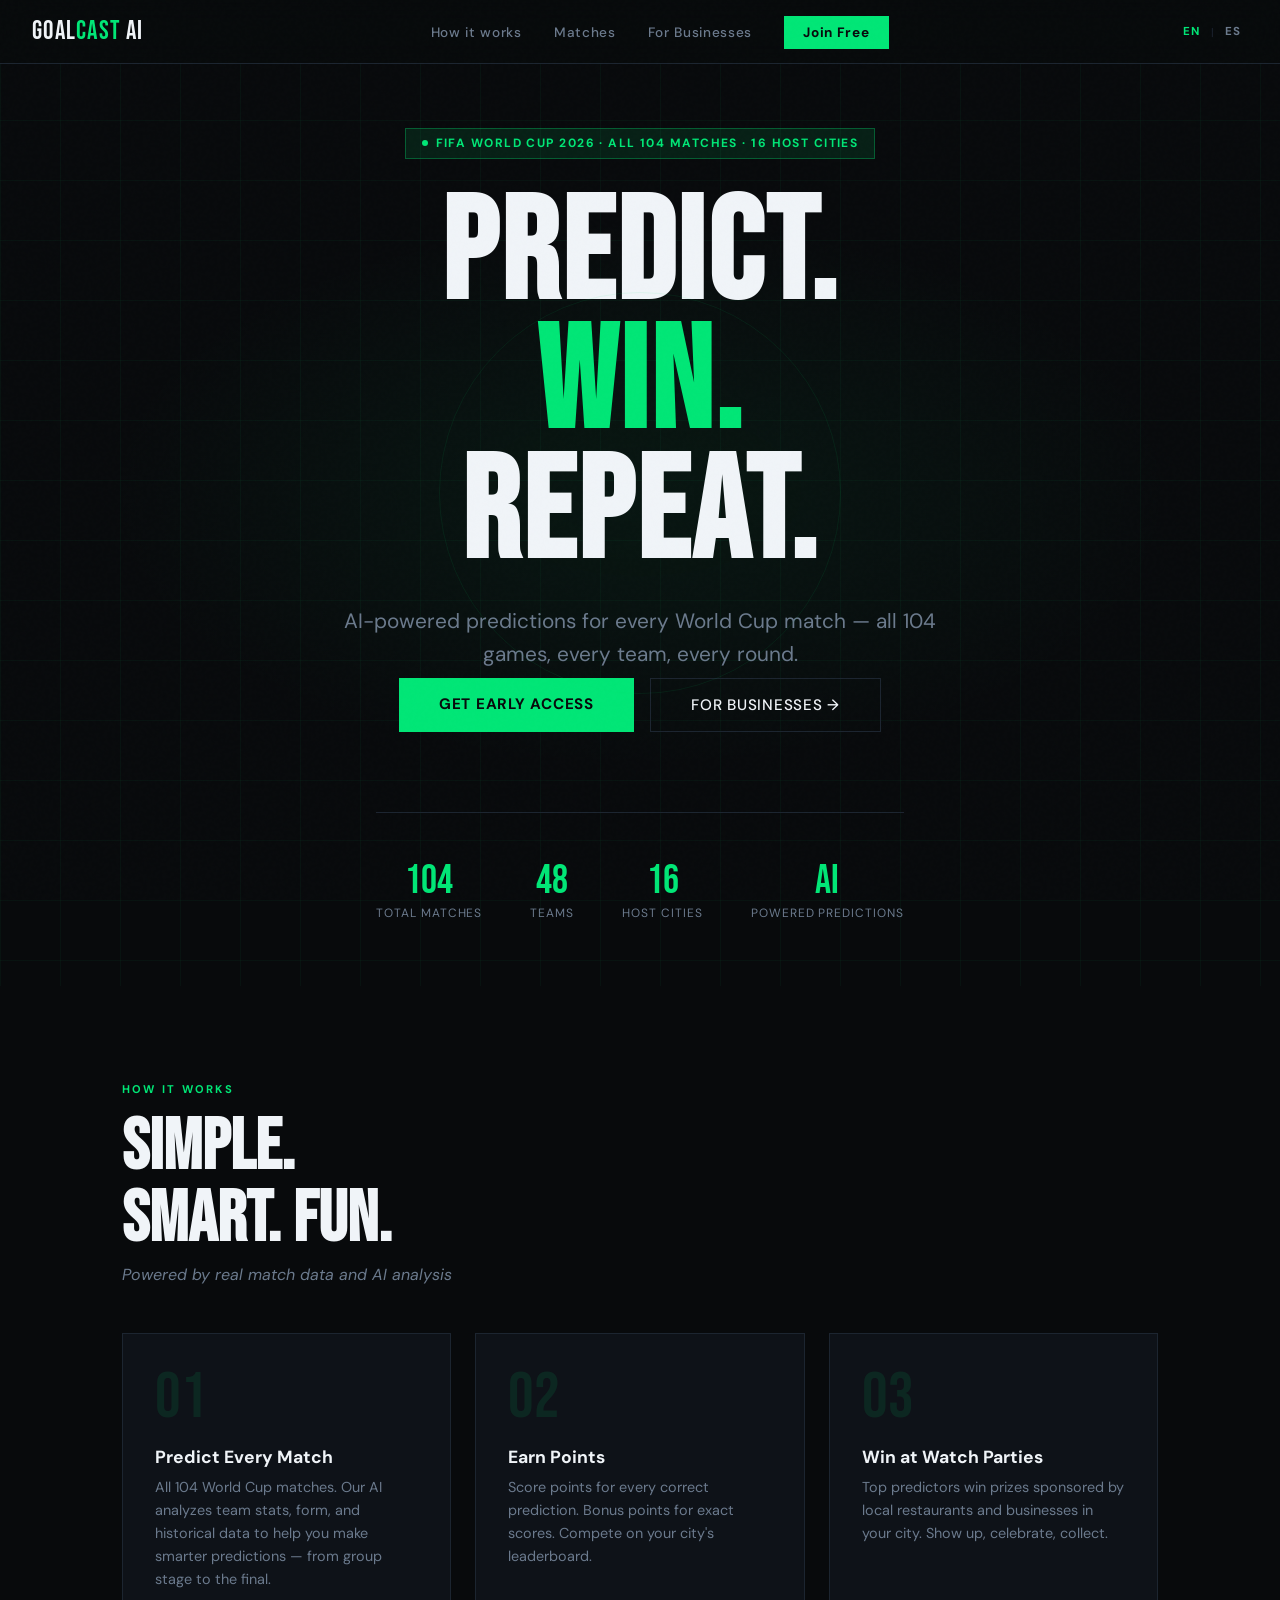
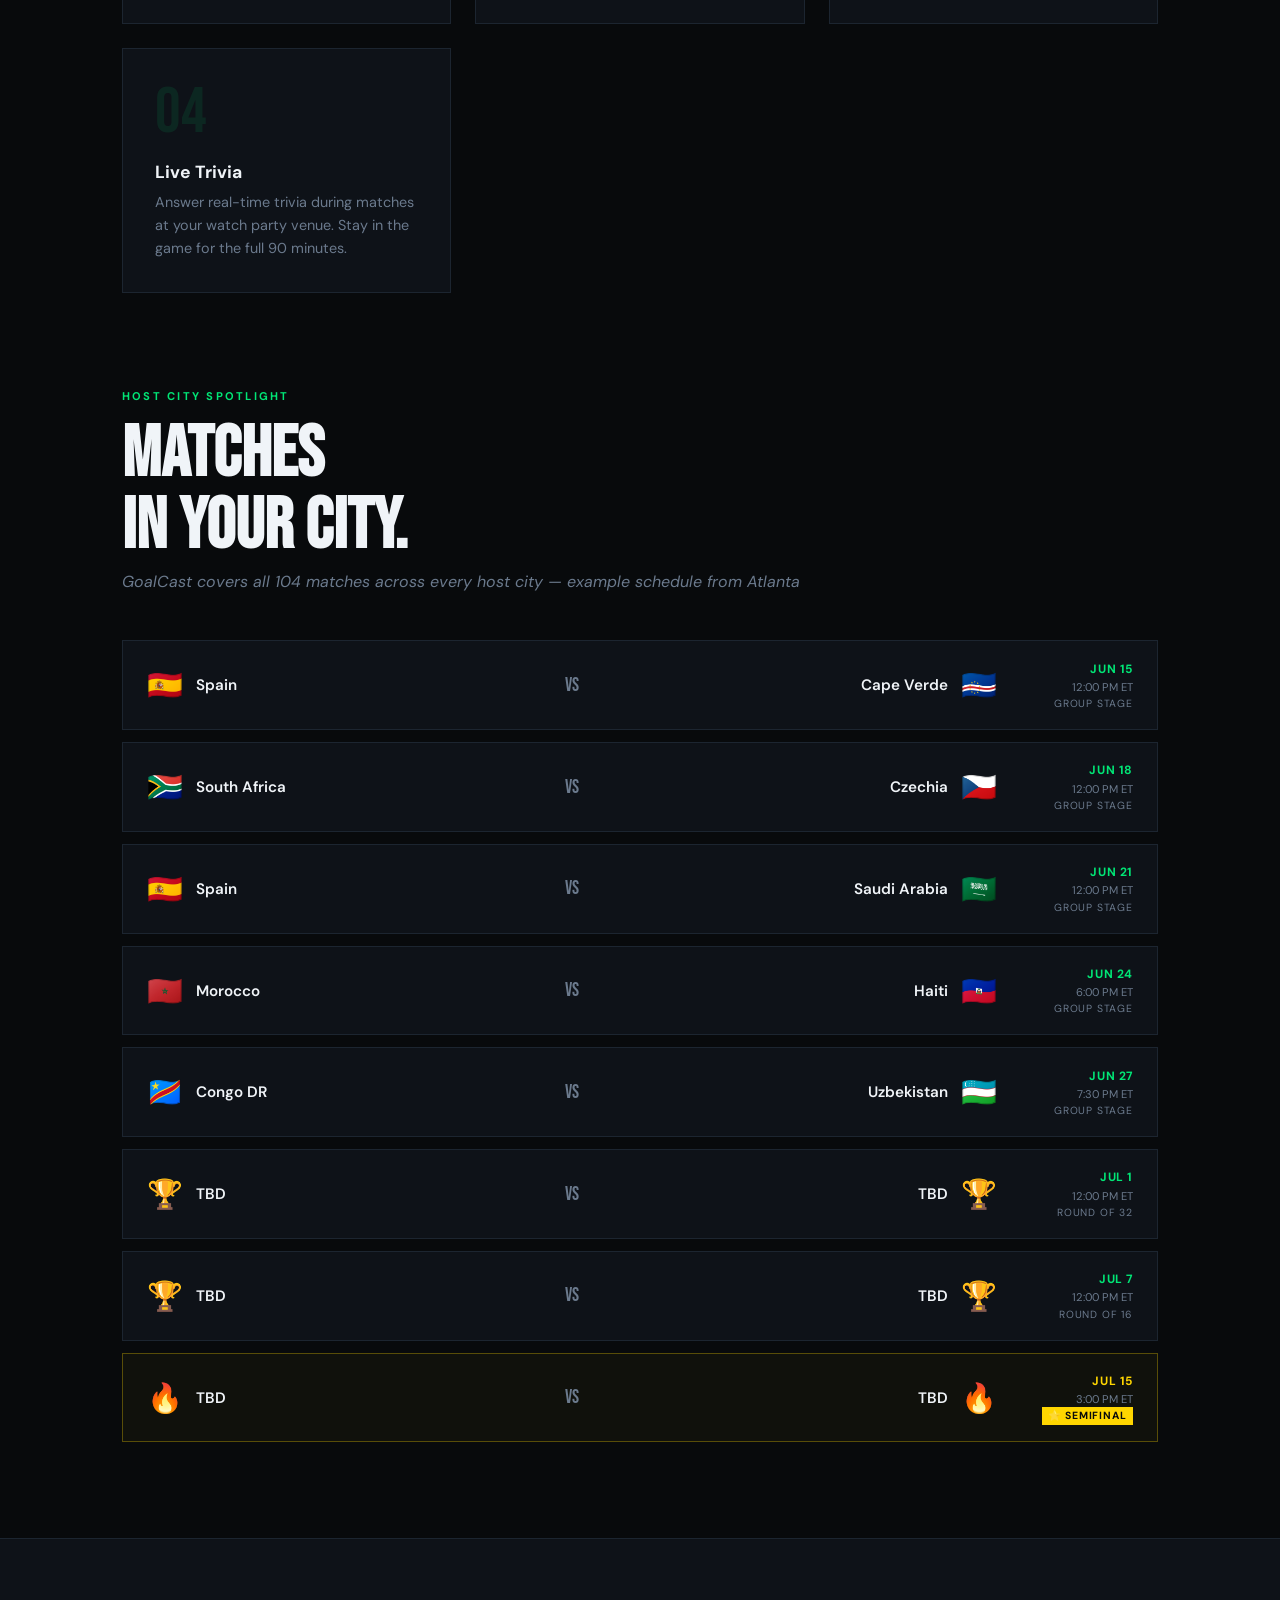
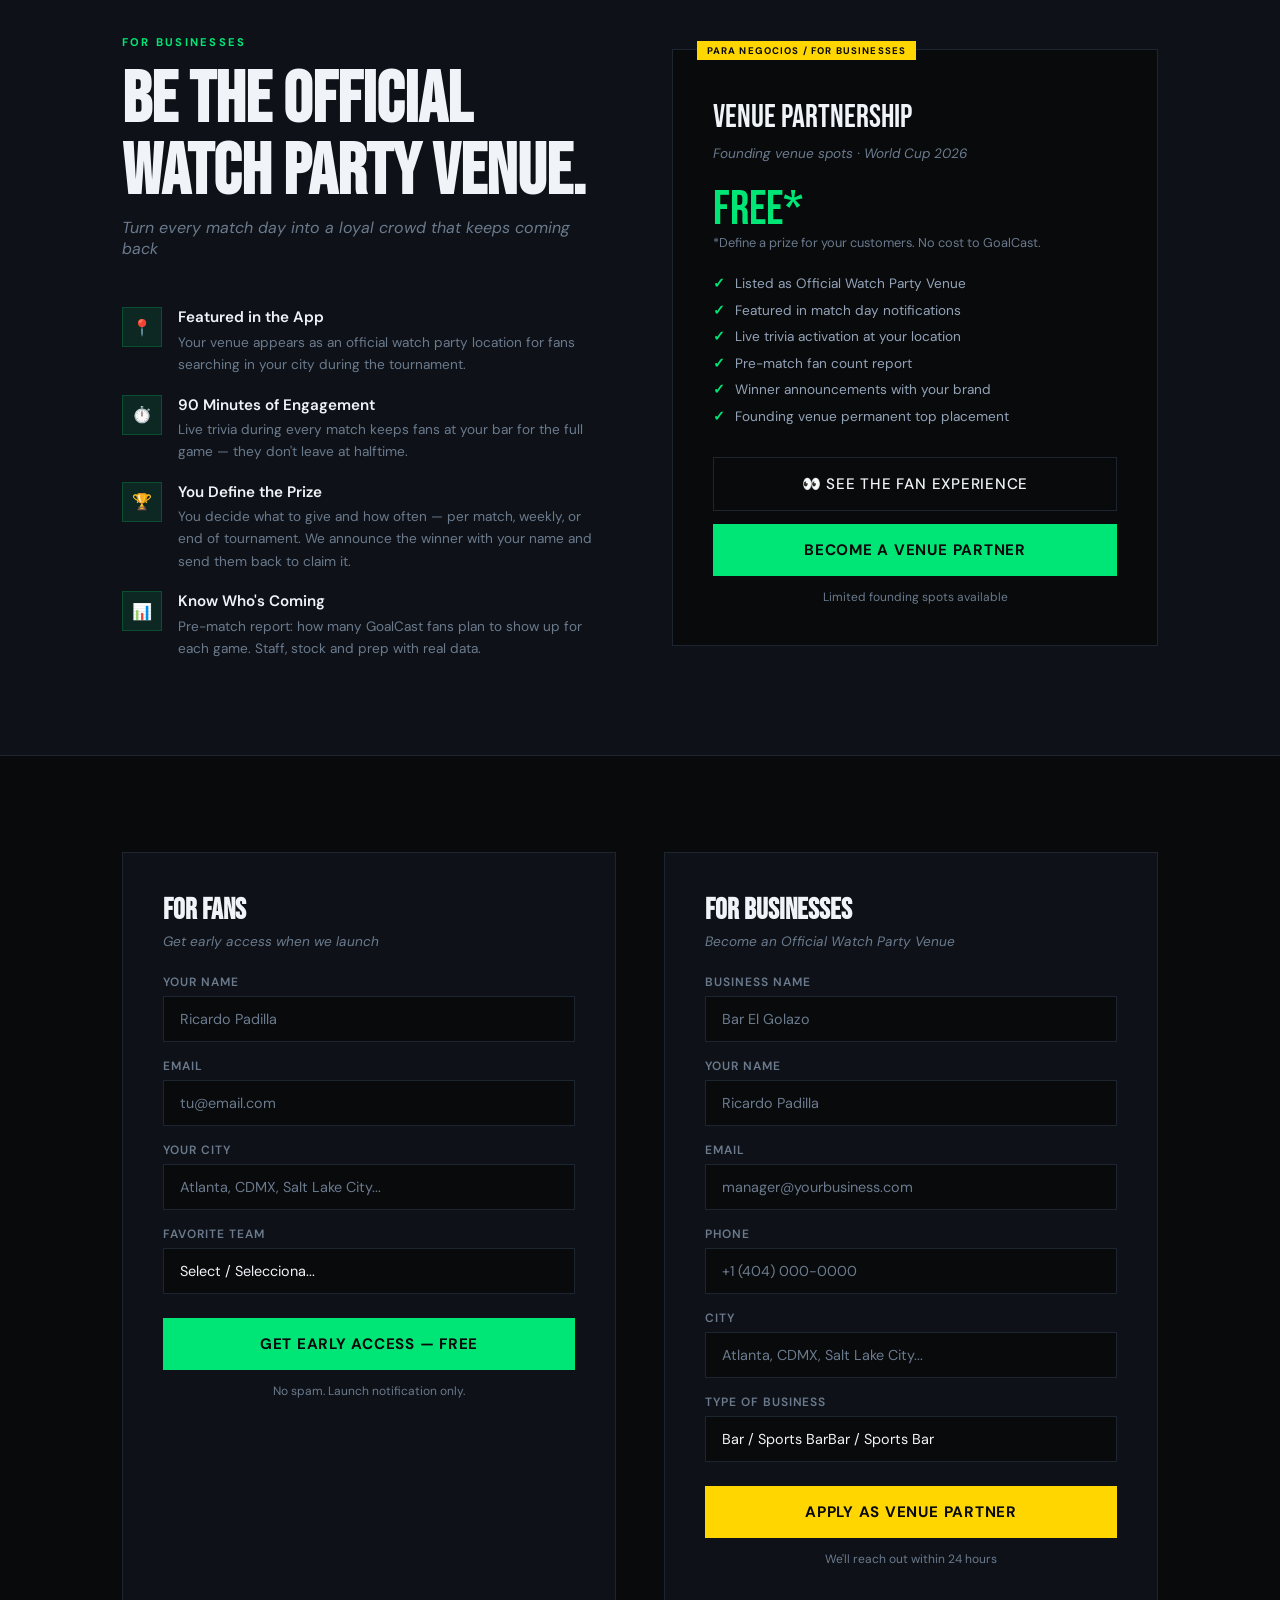
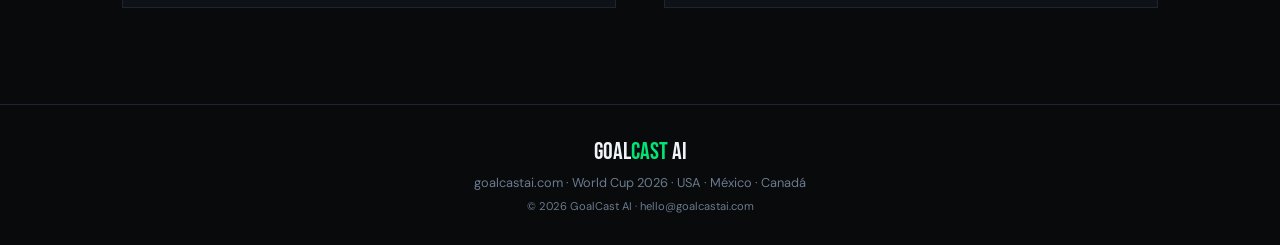
==== commit 44152e33: "feat: implement language switching feature with English and Spanish support" ====
--- a/landing/index.html
+++ b/landing/index.html
@@ -1,5 +1,5 @@
 <!DOCTYPE html>
-<html lang="en">
+<html lang="en" class="en">
 <head>
 <meta charset="UTF-8">
 <meta name="viewport" content="width=device-width, initial-scale=1.0">
@@ -31,6 +31,34 @@
     overflow-x: hidden;
   }
 
+  /* ── LANGUAGE SWITCHING ── */
+  .en .t-es { display: none; }
+  .es .t-en { display: none; }
+
+  .lang-toggle {
+    display: flex;
+    align-items: center;
+    gap: 0.3rem;
+  }
+
+  .lang-btn {
+    background: none;
+    border: none;
+    color: var(--muted);
+    font-size: 0.72rem;
+    font-weight: 700;
+    letter-spacing: 0.1em;
+    cursor: pointer;
+    font-family: 'DM Sans', sans-serif;
+    padding: 0.25rem 0.4rem;
+    transition: color 0.2s;
+    text-transform: uppercase;
+  }
+
+  .lang-btn:hover { color: var(--white); }
+  .lang-btn.active { color: var(--green); }
+  .lang-sep { color: var(--border); font-size: 0.7rem; user-select: none; }
+
   /* ── NOISE TEXTURE OVERLAY ── */
   body::after {
     content: '';
@@ -756,93 +784,117 @@
 <nav>
   <div class="logo">Goal<span>Cast</span> AI</div>
   <ul class="nav-links">
-    <li><a href="#how">How it works</a></li>
-    <li><a href="#matches">Matches</a></li>
-    <li><a href="#restaurants">For Businesses</a></li>
-    <li><a href="#join" class="nav-cta">Join Free</a></li>
+    <li><a href="#how"><span class="t-en">How it works</span><span class="t-es">Cómo funciona</span></a></li>
+    <li><a href="#matches"><span class="t-en">Matches</span><span class="t-es">Partidos</span></a></li>
+    <li><a href="#restaurants"><span class="t-en">For Businesses</span><span class="t-es">Para Negocios</span></a></li>
+    <li><a href="#join" class="nav-cta"><span class="t-en">Join Free</span><span class="t-es">Únete Gratis</span></a></li>
   </ul>
+  <div class="lang-toggle">
+    <button class="lang-btn active" id="btn-en" onclick="setLang('en')">EN</button>
+    <span class="lang-sep">|</span>
+    <button class="lang-btn" id="btn-es" onclick="setLang('es')">ES</button>
+  </div>
 </nav>
 
 <!-- HERO -->
 <section class="hero">
   <div class="hero-badge">
     <span class="dot"></span>
-    FIFA World Cup 2026 · All 104 Matches · 16 Host Cities
+    <span class="t-en">FIFA World Cup 2026 · All 104 Matches · 16 Host Cities</span>
+    <span class="t-es">FIFA World Cup 2026 · Los 104 Partidos · 16 Ciudades Sede</span>
   </div>
 
   <h1>
-    Predict.<br>
-    <span class="line2">Win.</span>
-    Repeat.
+    <span class="t-en">Predict.<br><span class="line2">Win.</span> Repeat.</span>
+    <span class="t-es">Predice.<br><span class="line2">Gana.</span> Repite.</span>
   </h1>
 
-  <p class="hero-sub">AI-powered predictions for every World Cup match — all 104 games, every team, every round.</p>
-  <p class="hero-sub-es">Predicciones para todos los partidos del Mundial. Compite con fans en tu ciudad — USA, México y Canadá.</p>
+  <p class="hero-sub t-en">AI-powered predictions for every World Cup match — all 104 games, every team, every round.</p>
+  <p class="hero-sub t-es">Predicciones con IA para todos los partidos del Mundial. Compite con fans en tu ciudad — USA, México y Canadá.</p>
 
   <div class="hero-actions">
-    <a href="#join" class="btn-primary">Get Early Access</a>
-    <a href="#restaurants" class="btn-secondary">For Businesses →</a>
+    <a href="#join" class="btn-primary">
+      <span class="t-en">Get Early Access</span>
+      <span class="t-es">Acceso Anticipado</span>
+    </a>
+    <a href="#restaurants" class="btn-secondary">
+      <span class="t-en">For Businesses →</span>
+      <span class="t-es">Para Negocios →</span>
+    </a>
   </div>
 
   <div class="stats-bar">
     <div class="stat">
       <span class="stat-number">104</span>
-      <span class="stat-label">Total Matches</span>
+      <span class="stat-label"><span class="t-en">Total Matches</span><span class="t-es">Partidos</span></span>
     </div>
     <div class="stat">
       <span class="stat-number">48</span>
-      <span class="stat-label">Teams · Equipos</span>
+      <span class="stat-label"><span class="t-en">Teams</span><span class="t-es">Equipos</span></span>
     </div>
     <div class="stat">
       <span class="stat-number">16</span>
-      <span class="stat-label">Host Cities · Sedes</span>
+      <span class="stat-label"><span class="t-en">Host Cities</span><span class="t-es">Ciudades Sede</span></span>
     </div>
     <div class="stat">
       <span class="stat-number">AI</span>
-      <span class="stat-label">Powered Predictions</span>
+      <span class="stat-label"><span class="t-en">Powered Predictions</span><span class="t-es">Predicciones IA</span></span>
     </div>
   </div>
 </section>
 
 <!-- HOW IT WORKS -->
 <section class="section" id="how">
-  <div class="section-label">How it works · Cómo funciona</div>
+  <div class="section-label">
+    <span class="t-en">How it works</span>
+    <span class="t-es">Cómo funciona</span>
+  </div>
   <h2 class="section-title">Simple.<br>Smart. Fun.</h2>
-  <p class="section-sub">Powered by real match data and AI analysis · Impulsado por datos reales e inteligencia artificial</p>
+  <p class="section-sub t-en">Powered by real match data and AI analysis</p>
+  <p class="section-sub t-es">Impulsado por datos reales e inteligencia artificial</p>
 
   <div class="how-grid">
     <div class="how-card">
       <div class="how-number">01</div>
-      <div class="how-title">Predict Every Match</div>
-      <div class="how-title-es">Predice cada partido</div>
-      <p class="how-desc">All 104 World Cup matches. Our AI analyzes team stats, form, and historical data to help you make smarter predictions — from group stage to the final.</p>
+      <div class="how-title t-en">Predict Every Match</div>
+      <div class="how-title t-es">Predice cada partido</div>
+      <p class="how-desc t-en">All 104 World Cup matches. Our AI analyzes team stats, form, and historical data to help you make smarter predictions — from group stage to the final.</p>
+      <p class="how-desc t-es">Los 104 partidos del Mundial. Nuestra IA analiza estadísticas, forma y datos históricos para ayudarte a predecir mejor — de la fase de grupos a la final.</p>
     </div>
     <div class="how-card">
       <div class="how-number">02</div>
-      <div class="how-title">Earn Points</div>
-      <div class="how-title-es">Gana puntos</div>
-      <p class="how-desc">Score points for every correct prediction. Bonus points for exact scores. Compete on your city's leaderboard.</p>
+      <div class="how-title t-en">Earn Points</div>
+      <div class="how-title t-es">Gana puntos</div>
+      <p class="how-desc t-en">Score points for every correct prediction. Bonus points for exact scores. Compete on your city's leaderboard.</p>
+      <p class="how-desc t-es">Acumula puntos con cada predicción correcta. Puntos extra por marcador exacto. Compite en el leaderboard de tu ciudad.</p>
     </div>
     <div class="how-card">
       <div class="how-number">03</div>
-      <div class="how-title">Win at Watch Parties</div>
-      <div class="how-title-es">Gana en el watch party</div>
-      <p class="how-desc">Top predictors win prizes sponsored by local restaurants and businesses in your city. Show up, celebrate, collect.</p>
+      <div class="how-title t-en">Win at Watch Parties</div>
+      <div class="how-title t-es">Gana en el watch party</div>
+      <p class="how-desc t-en">Top predictors win prizes sponsored by local restaurants and businesses in your city. Show up, celebrate, collect.</p>
+      <p class="how-desc t-es">Los mejores predictores ganan premios patrocinados por restaurantes y negocios locales. Preséntate, celebra y reclama tu premio.</p>
     </div>
     <div class="how-card">
       <div class="how-number">04</div>
-      <div class="how-title">Live Trivia</div>
-      <div class="how-title-es">Trivia en vivo</div>
-      <p class="how-desc">Answer real-time trivia during matches at your watch party venue. Stay in the game for the full 90 minutes.</p>
+      <div class="how-title t-en">Live Trivia</div>
+      <div class="how-title t-es">Trivia en vivo</div>
+      <p class="how-desc t-en">Answer real-time trivia during matches at your watch party venue. Stay in the game for the full 90 minutes.</p>
+      <p class="how-desc t-es">Responde trivia en vivo durante los partidos en tu sede de watch party. Mantente en el juego los 90 minutos completos.</p>
     </div>
   </div>
 </section>
 
 <!-- MATCHES IN ATLANTA -->
 <section class="section" id="matches" style="padding-top:0">
-  <div class="section-label">Host City Spotlight · Sedes destacadas</div>
-  <h2 class="section-title">Matches<br>in Your City.</h2>
-  <p class="section-sub">GoalCast covers all 104 World Cup matches across every host city — here's an example schedule from Atlanta · Cobertura completa en todas las sedes</p>
+  <div class="section-label">
+    <span class="t-en">Host City Spotlight</span>
+    <span class="t-es">Sedes Destacadas</span>
+  </div>
+  <h2 class="section-title t-en">Matches<br>in Your City.</h2>
+  <h2 class="section-title t-es">Partidos<br>en tu Ciudad.</h2>
+  <p class="section-sub t-en">GoalCast covers all 104 matches across every host city — example schedule from Atlanta</p>
+  <p class="section-sub t-es">GoalCast cubre los 104 partidos en todas las ciudades sede — ejemplo de partidos en Atlanta</p>
 
   <div class="matches-grid">
     <div class="match-card">
@@ -939,58 +991,83 @@
 <div class="restaurant-section" id="restaurants">
   <div class="restaurant-inner">
     <div>
-      <div class="section-label">For Businesses · Para Negocios</div>
-      <h2 class="section-title">Be the Official<br>Watch Party Venue.</h2>
-      <p class="section-sub">Conviértete en sede oficial del watch party en tu ciudad</p>
+      <div class="section-label">
+        <span class="t-en">For Businesses</span>
+        <span class="t-es">Para Negocios</span>
+      </div>
+      <h2 class="section-title t-en">Be the Official<br>Watch Party Venue.</h2>
+      <h2 class="section-title t-es">Sé la Sede Oficial<br>del Watch Party.</h2>
+      <p class="section-sub t-en">Turn every match day into a loyal crowd that keeps coming back</p>
+      <p class="section-sub t-es">Convierte cada partido en una experiencia que fideliza a tus clientes</p>
 
       <ul class="benefits-list">
         <div class="benefit">
           <div class="benefit-icon">📍</div>
           <div class="benefit-text">
-            <strong>Featured in the App</strong>
-            <span>Your venue appears as an official watch party location for fans searching in your city during the tournament.</span>
+            <strong class="t-en">Featured in the App</strong>
+            <strong class="t-es">En la App como Sede Oficial</strong>
+            <span class="t-en">Your venue appears as an official watch party location for fans searching in your city during the tournament.</span>
+            <span class="t-es">Tu venue aparece como sede oficial para los fans que buscan dónde ver el partido en tu ciudad.</span>
           </div>
         </div>
         <div class="benefit">
-          <div class="benefit-icon">👥</div>
+          <div class="benefit-icon">⏱️</div>
           <div class="benefit-text">
-            <strong>Drive Foot Traffic</strong>
-            <span>Fans come to your venue to play live trivia and compete on the leaderboard — they stay longer, they spend more.</span>
+            <strong class="t-en">90 Minutes of Engagement</strong>
+            <strong class="t-es">90 Minutos de Engagement</strong>
+            <span class="t-en">Live trivia during every match keeps fans at your bar for the full game — they don't leave at halftime.</span>
+            <span class="t-es">La trivia en vivo mantiene a tus clientes en el bar los 90 minutos — no se van al medio tiempo.</span>
           </div>
         </div>
         <div class="benefit">
           <div class="benefit-icon">🏆</div>
           <div class="benefit-text">
-            <strong>Sponsor the Prize</strong>
-            <span>Your restaurant sponsors the tournament winner's prize. One dinner for two. Your brand on every notification we send.</span>
+            <strong class="t-en">You Define the Prize</strong>
+            <strong class="t-es">Tú Defines el Premio</strong>
+            <span class="t-en">You decide what to give and how often — per match, weekly, or end of tournament. We announce the winner with your name and send them back to claim it.</span>
+            <span class="t-es">Tú decides qué dar y cuándo — por partido, semanal o al final del torneo. Nosotros anunciamos al ganador con tu nombre y lo mandamos a reclamarlo.</span>
           </div>
         </div>
         <div class="benefit">
           <div class="benefit-icon">📊</div>
           <div class="benefit-text">
-            <strong>Get Real Data</strong>
-            <span>See how many GoalCast users visited your venue. Real engagement metrics, not just impressions.</span>
+            <strong class="t-en">Know Who's Coming</strong>
+            <strong class="t-es">Sabe Quién Viene</strong>
+            <span class="t-en">Pre-match report: how many GoalCast fans plan to show up for each game. Staff, stock and prep with real data.</span>
+            <span class="t-es">Reporte pre-partido: cuántos fans de GoalCast planean ir ese día. Prepárate con datos reales, no suposiciones.</span>
           </div>
         </div>
       </ul>
     </div>
 
     <div class="partnership-card">
-      <div class="partnership-title">Venue Partnership</div>
-      <p class="partnership-sub">Asociación de sede oficial · World Cup 2026</p>
+      <div class="partnership-title t-en">Venue Partnership</div>
+      <div class="partnership-title t-es">Alianza de Sede</div>
+      <p class="partnership-sub t-en">Founding venue spots · World Cup 2026</p>
+      <p class="partnership-sub t-es">Sedes fundadoras · Mundial 2026</p>
       <div class="partnership-price">FREE*</div>
-      <p class="partnership-price-sub">*Sponsor a prize to get featured. No upfront cost.</p>
+      <p class="partnership-price-sub t-en">*Define a prize for your customers. No cost to GoalCast.</p>
+      <p class="partnership-price-sub t-es">*Define un premio para tus clientes. Sin costo para GoalCast.</p>
       <ul class="partnership-features">
-        <li>Listed as Official Watch Party Venue</li>
-        <li>Featured in match day notifications</li>
-        <li>Live trivia activation at your location</li>
-        <li>Monthly visitor report</li>
-        <li>Co-branded social media content</li>
-        <li>Priority placement during Semifinal (Jul 15)</li>
+        <li><span class="t-en">Listed as Official Watch Party Venue</span><span class="t-es">Listado como Sede Oficial</span></li>
+        <li><span class="t-en">Featured in match day notifications</span><span class="t-es">En las notificaciones pre-partido</span></li>
+        <li><span class="t-en">Live trivia activation at your location</span><span class="t-es">Trivia en vivo en tu venue</span></li>
+        <li><span class="t-en">Pre-match fan count report</span><span class="t-es">Reporte de asistencia por partido</span></li>
+        <li><span class="t-en">Winner announcements with your brand</span><span class="t-es">Anuncio de ganadores con tu nombre</span></li>
+        <li><span class="t-en">Founding venue permanent top placement</span><span class="t-es">Placement prioritario permanente</span></li>
       </ul>
-      <a href="/demo" target="_blank" class="btn-secondary" style="display:block;text-align:center;width:100%;margin-bottom:0.8rem;">👀 Ver el Demo · See the Fan Experience</a>
-      <a href="#business-form" class="btn-primary" style="display:block;text-align:center;width:100%;">Become a Venue Partner</a>
-      <p class="form-note">Limited spots available · Cupos limitados</p>
+      <a href="/demo" target="_blank" class="btn-secondary" style="display:block;text-align:center;width:100%;margin-bottom:0.8rem;">
+        <span class="t-en">👀 See the Fan Experience</span>
+        <span class="t-es">👀 Ver la Experiencia del Fan</span>
+      </a>
+      <a href="#business-form" class="btn-primary" style="display:block;text-align:center;width:100%;">
+        <span class="t-en">Become a Venue Partner</span>
+        <span class="t-es">Únete como Sede Oficial</span>
+      </a>
+      <p class="form-note">
+        <span class="t-en">Limited founding spots available</span>
+        <span class="t-es">Cupos de sedes fundadoras limitados</span>
+      </p>
     </div>
   </div>
 </div>
@@ -1000,11 +1077,12 @@
 
   <!-- Fan form -->
   <div class="form-card">
-    <h3>For Fans · Para Fans</h3>
-    <p class="form-sub">Get early access when we launch · Sé el primero en predecir</p>
+    <h3><span class="t-en">For Fans</span><span class="t-es">Para Fans</span></h3>
+    <p class="form-sub t-en">Get early access when we launch</p>
+    <p class="form-sub t-es">Sé el primero en predecir cuando lancemos</p>
     <form onsubmit="handleFanSubmit(event)">
       <div class="form-group">
-        <label>Your Name · Tu Nombre</label>
+        <label><span class="t-en">Your Name</span><span class="t-es">Tu Nombre</span></label>
         <input type="text" placeholder="Ricardo Padilla" required>
       </div>
       <div class="form-group">
@@ -1012,15 +1090,15 @@
         <input type="email" placeholder="tu@email.com" required>
       </div>
       <div class="form-group">
-        <label>Your City · Tu ciudad</label>
+        <label><span class="t-en">Your City</span><span class="t-es">Tu Ciudad</span></label>
         <div class="autocomplete-wrap">
-          <input type="text" class="city-input" placeholder="Escribe tu ciudad..." autocomplete="off" required>
+          <input type="text" class="city-input" placeholder="Atlanta, CDMX, Salt Lake City..." autocomplete="off" required>
           <input type="hidden" name="city">
           <div class="autocomplete-dropdown"></div>
         </div>
       </div>
       <div class="form-group">
-        <label>Favorite Team · Equipo favorito</label>
+        <label><span class="t-en">Favorite Team</span><span class="t-es">Equipo Favorito</span></label>
         <select name="team">
           <option value="">Select / Selecciona...</option>
           <optgroup label="🏠 Hosts · Anfitriones">
@@ -1086,53 +1164,72 @@
           </optgroup>
         </select>
       </div>
-      <button type="submit" class="btn-submit">Get Early Access — Free</button>
-      <div class="success-msg" id="fan-success">🎉 You're on the list! We'll reach out before June 15.</div>
-      <p class="form-note">No spam. Launch notification only. · Sin spam, solo aviso de lanzamiento.</p>
+      <button type="submit" class="btn-submit">
+        <span class="t-en">Get Early Access — Free</span>
+        <span class="t-es">Acceso Anticipado — Gratis</span>
+      </button>
+      <div class="success-msg" id="fan-success">
+        <span class="t-en">🎉 You're on the list! We'll reach out before June 15.</span>
+        <span class="t-es">🎉 ¡Ya estás en la lista! Te avisamos antes del 15 de junio.</span>
+      </div>
+      <p class="form-note">
+        <span class="t-en">No spam. Launch notification only.</span>
+        <span class="t-es">Sin spam. Solo aviso de lanzamiento.</span>
+      </p>
     </form>
   </div>
 
   <!-- Business form -->
   <div class="form-card" id="business-form">
-    <h3>For Businesses</h3>
-    <p class="form-sub">Become an Official Watch Party Venue · Sede oficial del Mundial</p>
+    <h3><span class="t-en">For Businesses</span><span class="t-es">Para Negocios</span></h3>
+    <p class="form-sub t-en">Become an Official Watch Party Venue</p>
+    <p class="form-sub t-es">Conviértete en Sede Oficial del Watch Party</p>
     <form onsubmit="handleBusinessSubmit(event)">
       <div class="form-group">
-        <label>Business Name · Nombre del negocio</label>
-        <input type="text" placeholder="Bar El Golazo ATL" required>
+        <label><span class="t-en">Business Name</span><span class="t-es">Nombre del Negocio</span></label>
+        <input type="text" placeholder="Bar El Golazo" required>
       </div>
       <div class="form-group">
-        <label>Your Name · Tu nombre</label>
-        <input type="text" placeholder="Name / Nombre" required>
+        <label><span class="t-en">Your Name</span><span class="t-es">Tu Nombre</span></label>
+        <input type="text" placeholder="Ricardo Padilla" required>
       </div>
       <div class="form-group">
         <label>Email</label>
         <input type="email" placeholder="manager@yourbusiness.com" required>
       </div>
       <div class="form-group">
-        <label>Phone · Teléfono</label>
+        <label><span class="t-en">Phone</span><span class="t-es">Teléfono</span></label>
         <input type="tel" placeholder="+1 (404) 000-0000">
       </div>
       <div class="form-group">
-        <label>City · Ciudad</label>
+        <label><span class="t-en">City</span><span class="t-es">Ciudad</span></label>
         <div class="autocomplete-wrap">
-          <input type="text" class="city-input" placeholder="Escribe tu ciudad..." autocomplete="off" required>
+          <input type="text" class="city-input" placeholder="Atlanta, CDMX, Salt Lake City..." autocomplete="off" required>
           <input type="hidden" name="city">
           <div class="autocomplete-dropdown"></div>
         </div>
       </div>
       <div class="form-group">
-        <label>Type of Business · Tipo de negocio</label>
+        <label><span class="t-en">Type of Business</span><span class="t-es">Tipo de Negocio</span></label>
         <select>
-          <option>Bar / Sports Bar</option>
-          <option>Restaurant / Restaurante</option>
-          <option>Hotel / Lounge</option>
-          <option>Other / Otro</option>
+          <option><span class="t-en">Bar / Sports Bar</span><span class="t-es">Bar / Sports Bar</span></option>
+          <option><span class="t-en">Restaurant</span><span class="t-es">Restaurante</span></option>
+          <option><span class="t-en">Hotel / Lounge</span><span class="t-es">Hotel / Lounge</span></option>
+          <option><span class="t-en">Other</span><span class="t-es">Otro</span></option>
         </select>
       </div>
-      <button type="submit" class="btn-submit btn-submit-gold">Apply as Venue Partner</button>
-      <div class="success-msg" id="business-success">✅ Got it! We'll contact you within 24 hours.</div>
-      <p class="form-note">We'll reach out within 24 hours · Te contactamos en menos de 24 horas</p>
+      <button type="submit" class="btn-submit btn-submit-gold">
+        <span class="t-en">Apply as Venue Partner</span>
+        <span class="t-es">Aplicar como Sede Oficial</span>
+      </button>
+      <div class="success-msg" id="business-success">
+        <span class="t-en">✅ Got it! We'll contact you within 24 hours.</span>
+        <span class="t-es">✅ ¡Listo! Te contactamos en menos de 24 horas.</span>
+      </div>
+      <p class="form-note">
+        <span class="t-en">We'll reach out within 24 hours</span>
+        <span class="t-es">Te contactamos en menos de 24 horas</span>
+      </p>
     </form>
   </div>
 </div>
@@ -1140,7 +1237,7 @@
 <!-- FOOTER -->
 <footer>
   <div class="footer-logo">Goal<span>Cast</span> AI</div>
-  <p class="footer-text">goalcastai.com · World Cup 2026 · USA · México · Canadá · Powered by AI</p>
+  <p class="footer-text">goalcastai.com · World Cup 2026 · USA · México · Canadá</p>
   <p class="footer-text" style="margin-top:0.5rem;font-size:0.7rem;">© 2026 GoalCast AI · hello@goalcastai.com</p>
 </footer>
 
@@ -1268,6 +1365,25 @@
       document.querySelector(a.getAttribute('href'))?.scrollIntoView({ behavior: 'smooth' });
     });
   });
+
+  // ── LANGUAGE SWITCHING ──
+  function setLang(lang) {
+    const html = document.documentElement;
+    html.classList.remove('en', 'es');
+    html.classList.add(lang);
+    html.setAttribute('lang', lang === 'es' ? 'es' : 'en');
+    localStorage.setItem('gc-lang', lang);
+    document.getElementById('btn-en').classList.toggle('active', lang === 'en');
+    document.getElementById('btn-es').classList.toggle('active', lang === 'es');
+  }
+
+  // Auto-detect on first visit: saved preference → browser language → default EN
+  (function () {
+    const saved = localStorage.getItem('gc-lang');
+    const browser = (navigator.language || navigator.userLanguage || 'en').toLowerCase();
+    const lang = saved || (browser.startsWith('es') ? 'es' : 'en');
+    setLang(lang);
+  })();
 </script>
 </body>
 </html>
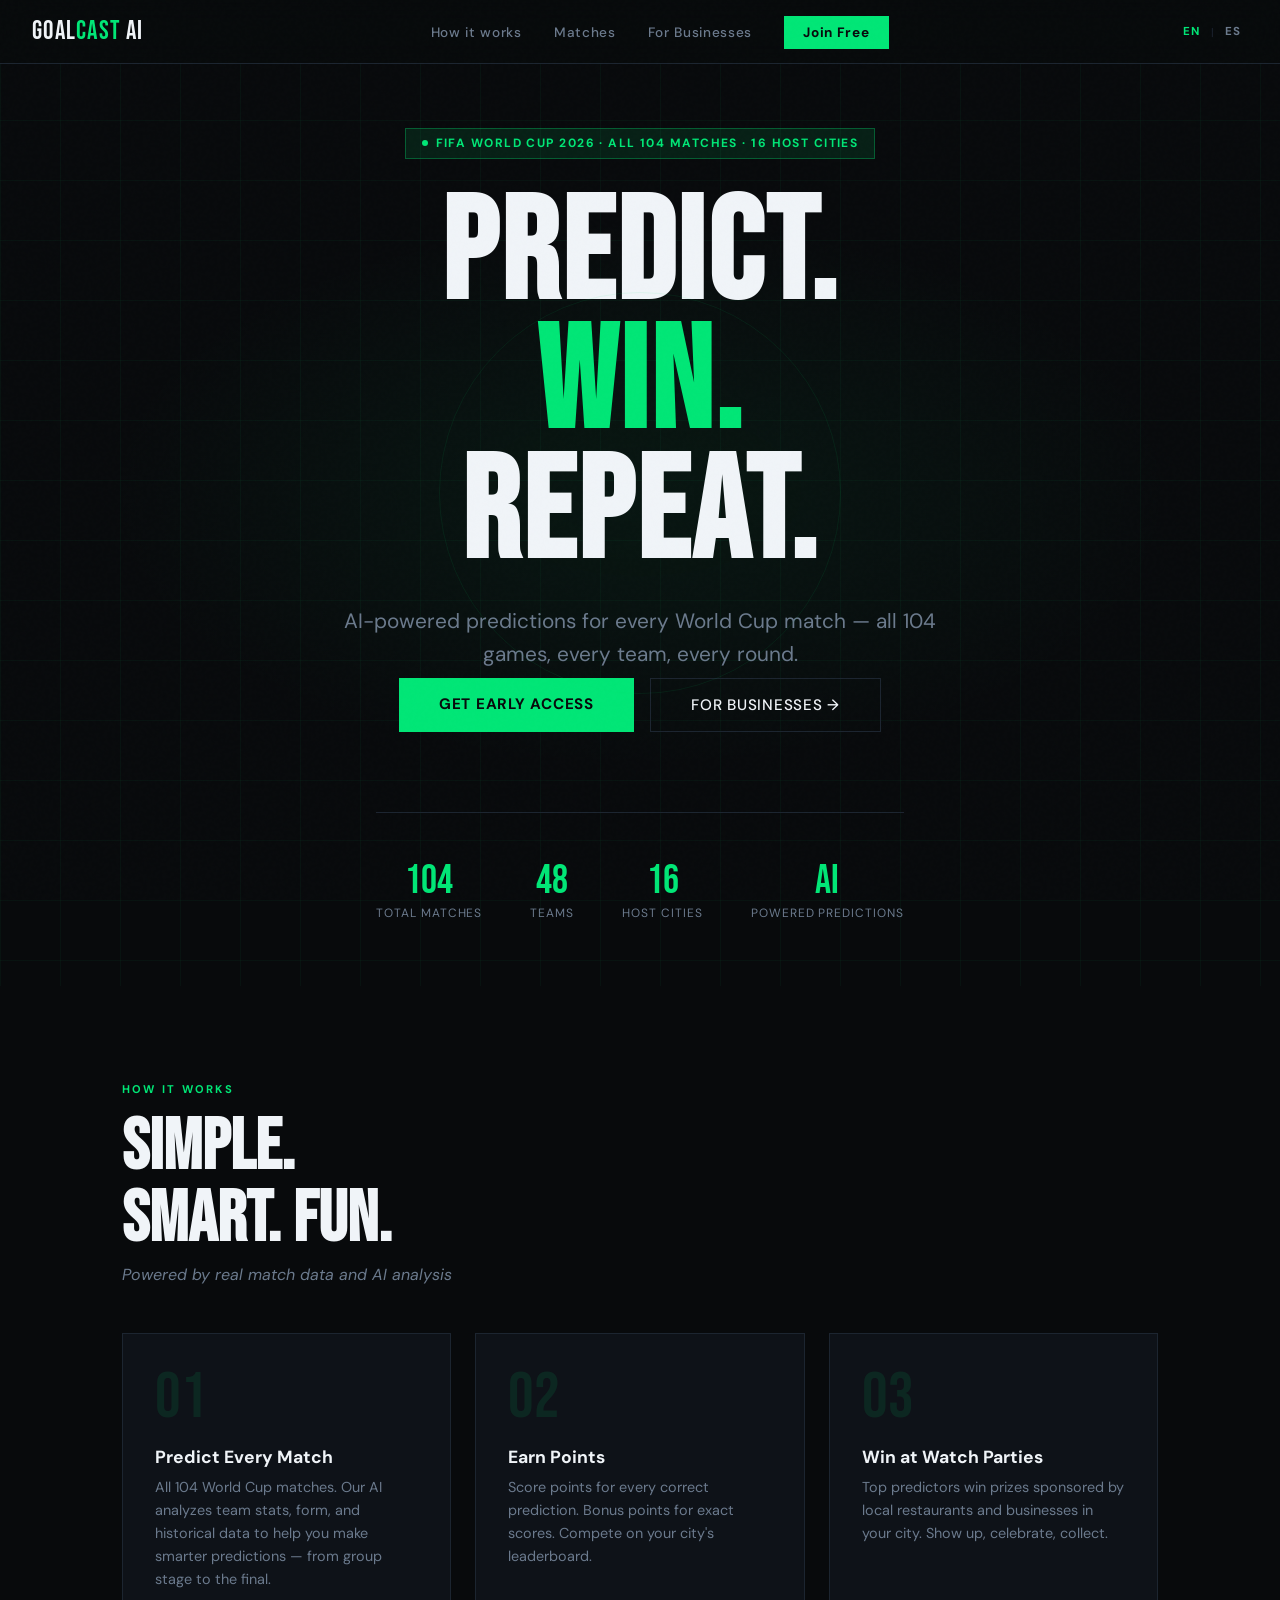
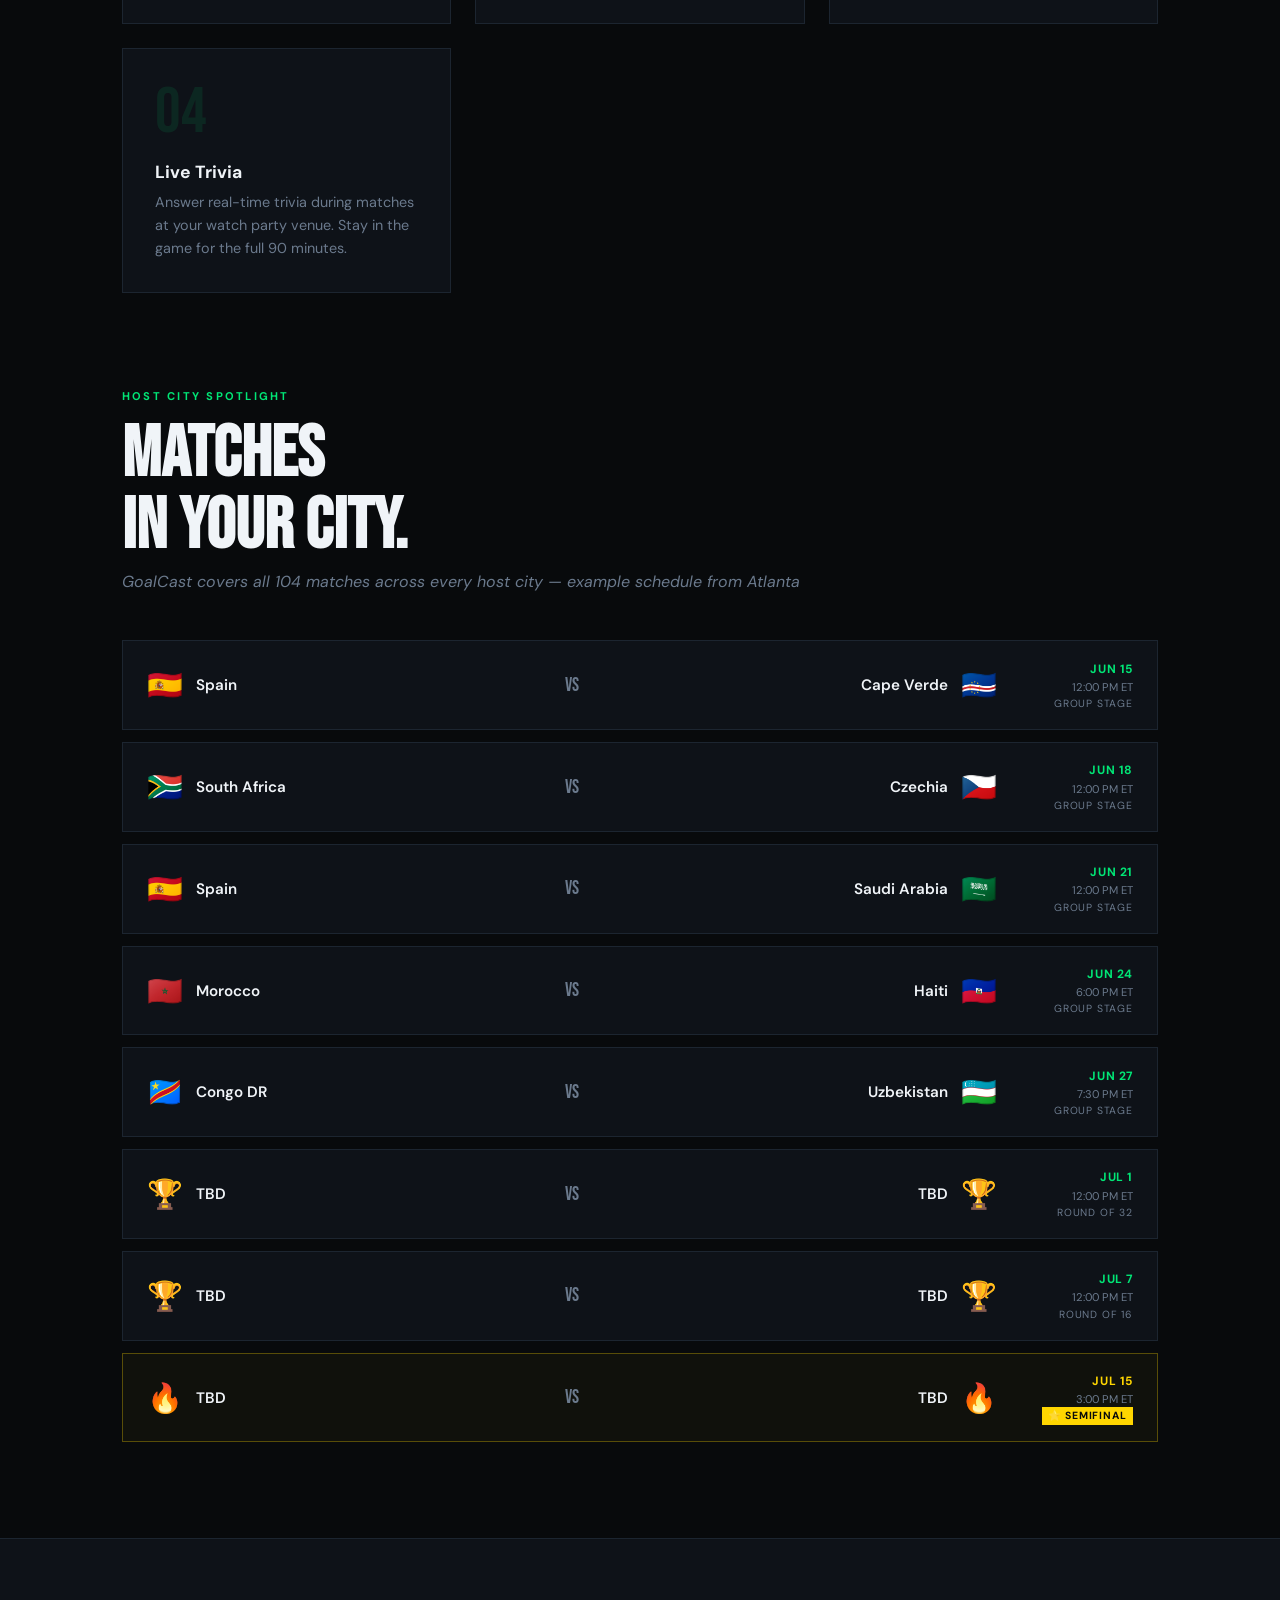
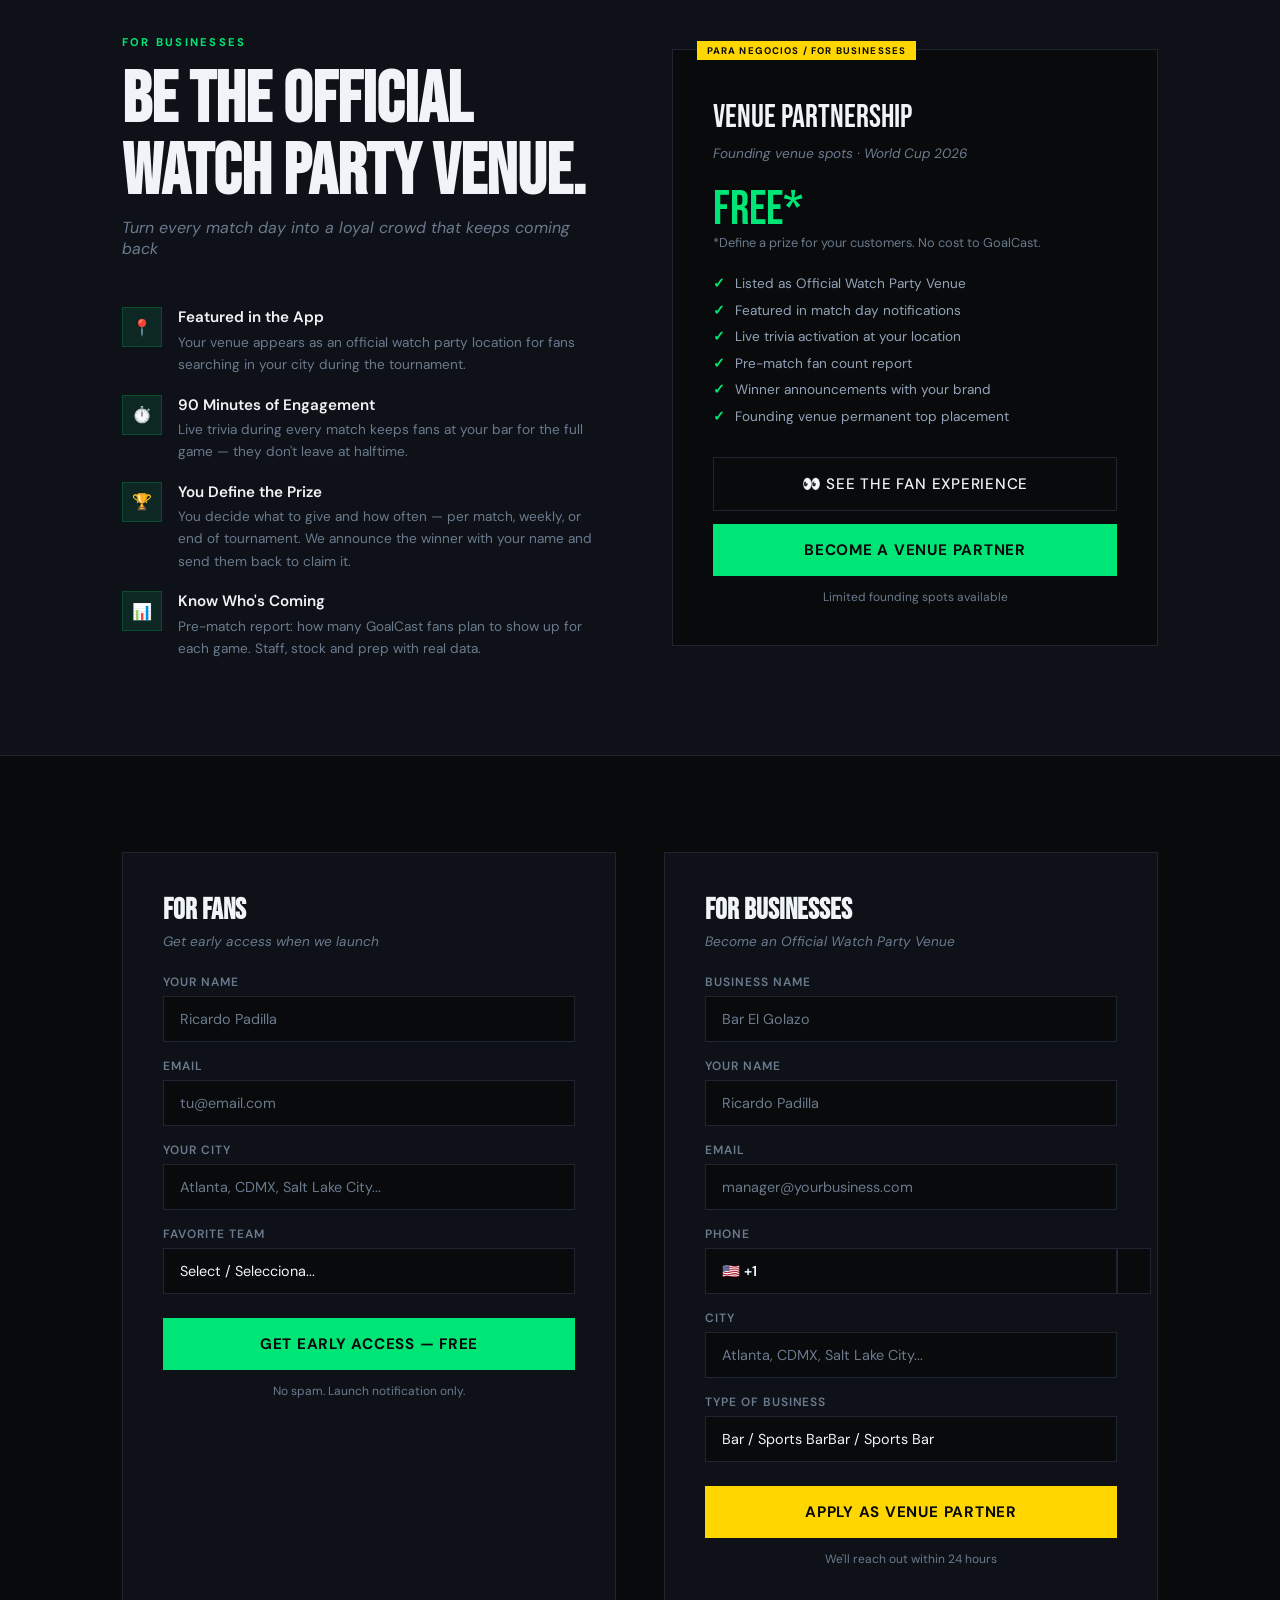
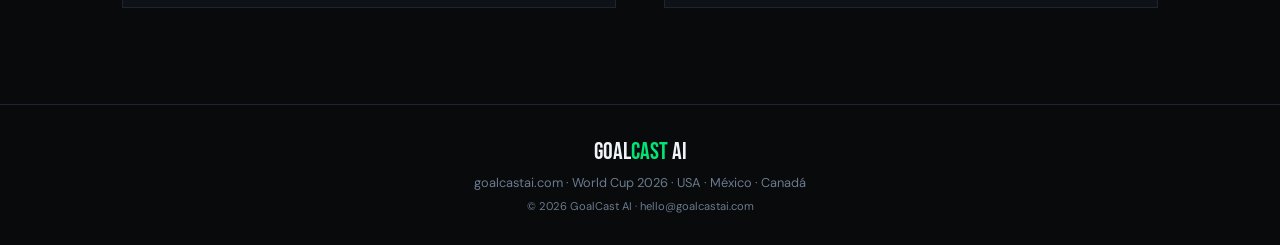
==== commit d2b9cac9: "feat: add phone input field with country code selection and dynamic placeholder updates" ====
--- a/landing/index.html
+++ b/landing/index.html
@@ -647,6 +647,63 @@
   }
 
   .form-group input::placeholder { color: var(--muted); }
+
+  /* ── PHONE FIELD WITH COUNTRY CODE ── */
+  .phone-wrap {
+    display: flex;
+    gap: 0;
+  }
+
+  .phone-code-select {
+    width: auto;
+    flex-shrink: 0;
+    background: var(--black);
+    border: 1px solid var(--border);
+    border-right: none;
+    color: var(--white);
+    padding: 0.8rem 0.6rem;
+    font-family: 'DM Sans', sans-serif;
+    font-size: 0.9rem;
+    font-weight: 600;
+    outline: none;
+    cursor: pointer;
+    appearance: none;
+    -webkit-appearance: none;
+    background-image: url("data:image/svg+xml,%3Csvg xmlns='http://www.w3.org/2000/svg' width='10' height='6' viewBox='0 0 10 6'%3E%3Cpath d='M0 0l5 6 5-6z' fill='%236b7a8d'/%3E%3C/svg%3E");
+    background-repeat: no-repeat;
+    background-position: right 0.5rem center;
+    padding-right: 1.4rem;
+    transition: border-color 0.2s;
+  }
+
+  .phone-code-select:focus {
+    border-color: var(--green);
+    outline: none;
+  }
+
+  .phone-number-input {
+    flex: 1;
+    background: var(--black);
+    border: 1px solid var(--border);
+    color: var(--white);
+    padding: 0.8rem 1rem;
+    font-family: 'DM Sans', sans-serif;
+    font-size: 0.9rem;
+    outline: none;
+    transition: border-color 0.2s;
+    min-width: 0;
+  }
+
+  .phone-number-input:focus {
+    border-color: var(--green);
+  }
+
+  .phone-number-input::placeholder { color: var(--muted); }
+
+  .phone-wrap:focus-within .phone-code-select,
+  .phone-wrap:focus-within .phone-number-input {
+    border-color: var(--green);
+  }
 
   .btn-submit {
     width: 100%;
@@ -1199,7 +1256,21 @@
       </div>
       <div class="form-group">
         <label><span class="t-en">Phone</span><span class="t-es">Teléfono</span></label>
-        <input type="tel" placeholder="+1 (404) 000-0000">
+        <div class="phone-wrap">
+          <select class="phone-code-select" id="phone-code" name="phone_code" aria-label="Country code">
+            <option value="+1">🇺🇸 +1</option>
+            <option value="+52">🇲🇽 +52</option>
+            <option value="+1-CA">🇨🇦 +1</option>
+            <option value="+44">🇬🇧 +44</option>
+            <option value="+34">🇪🇸 +34</option>
+            <option value="+54">🇦🇷 +54</option>
+            <option value="+55">🇧🇷 +55</option>
+            <option value="+57">🇨🇴 +57</option>
+            <option value="+51">🇵🇪 +51</option>
+            <option value="+56">🇨🇱 +56</option>
+          </select>
+          <input class="phone-number-input" type="tel" id="phone-number" name="phone_number" placeholder="(404) 000-0000" autocomplete="tel-national">
+        </div>
       </div>
       <div class="form-group">
         <label><span class="t-en">City</span><span class="t-es">Ciudad</span></label>
@@ -1375,7 +1446,44 @@
     localStorage.setItem('gc-lang', lang);
     document.getElementById('btn-en').classList.toggle('active', lang === 'en');
     document.getElementById('btn-es').classList.toggle('active', lang === 'es');
-  }
+
+    // Default phone country code if user hasn't manually changed it
+    const phoneCode = document.getElementById('phone-code');
+    if (phoneCode && !phoneCode.dataset.userPicked) {
+      phoneCode.value = lang === 'es' ? '+52' : '+1';
+      updatePhonePlaceholder(phoneCode.value);
+    }
+  }
+
+  // Update placeholder to match selected country code
+  function updatePhonePlaceholder(code) {
+    const input = document.getElementById('phone-number');
+    if (!input) return;
+    const placeholders = {
+      '+1':    '(404) 000-0000',
+      '+1-CA': '(416) 000-0000',
+      '+52':   '55 1234 5678',
+      '+44':   '07700 000000',
+      '+34':   '612 000 000',
+      '+54':   '11 1234-5678',
+      '+55':   '11 91234-5678',
+      '+57':   '300 000 0000',
+      '+51':   '900 000 000',
+      '+56':   '9 1234 5678',
+    };
+    input.placeholder = placeholders[code] || '000 000 0000';
+  }
+
+  // Mark as user-picked when they manually change the code
+  (function () {
+    const phoneCode = document.getElementById('phone-code');
+    if (phoneCode) {
+      phoneCode.addEventListener('change', () => {
+        phoneCode.dataset.userPicked = 'true';
+        updatePhonePlaceholder(phoneCode.value);
+      });
+    }
+  })();
 
   // Auto-detect on first visit: saved preference → browser language → default EN
   (function () {
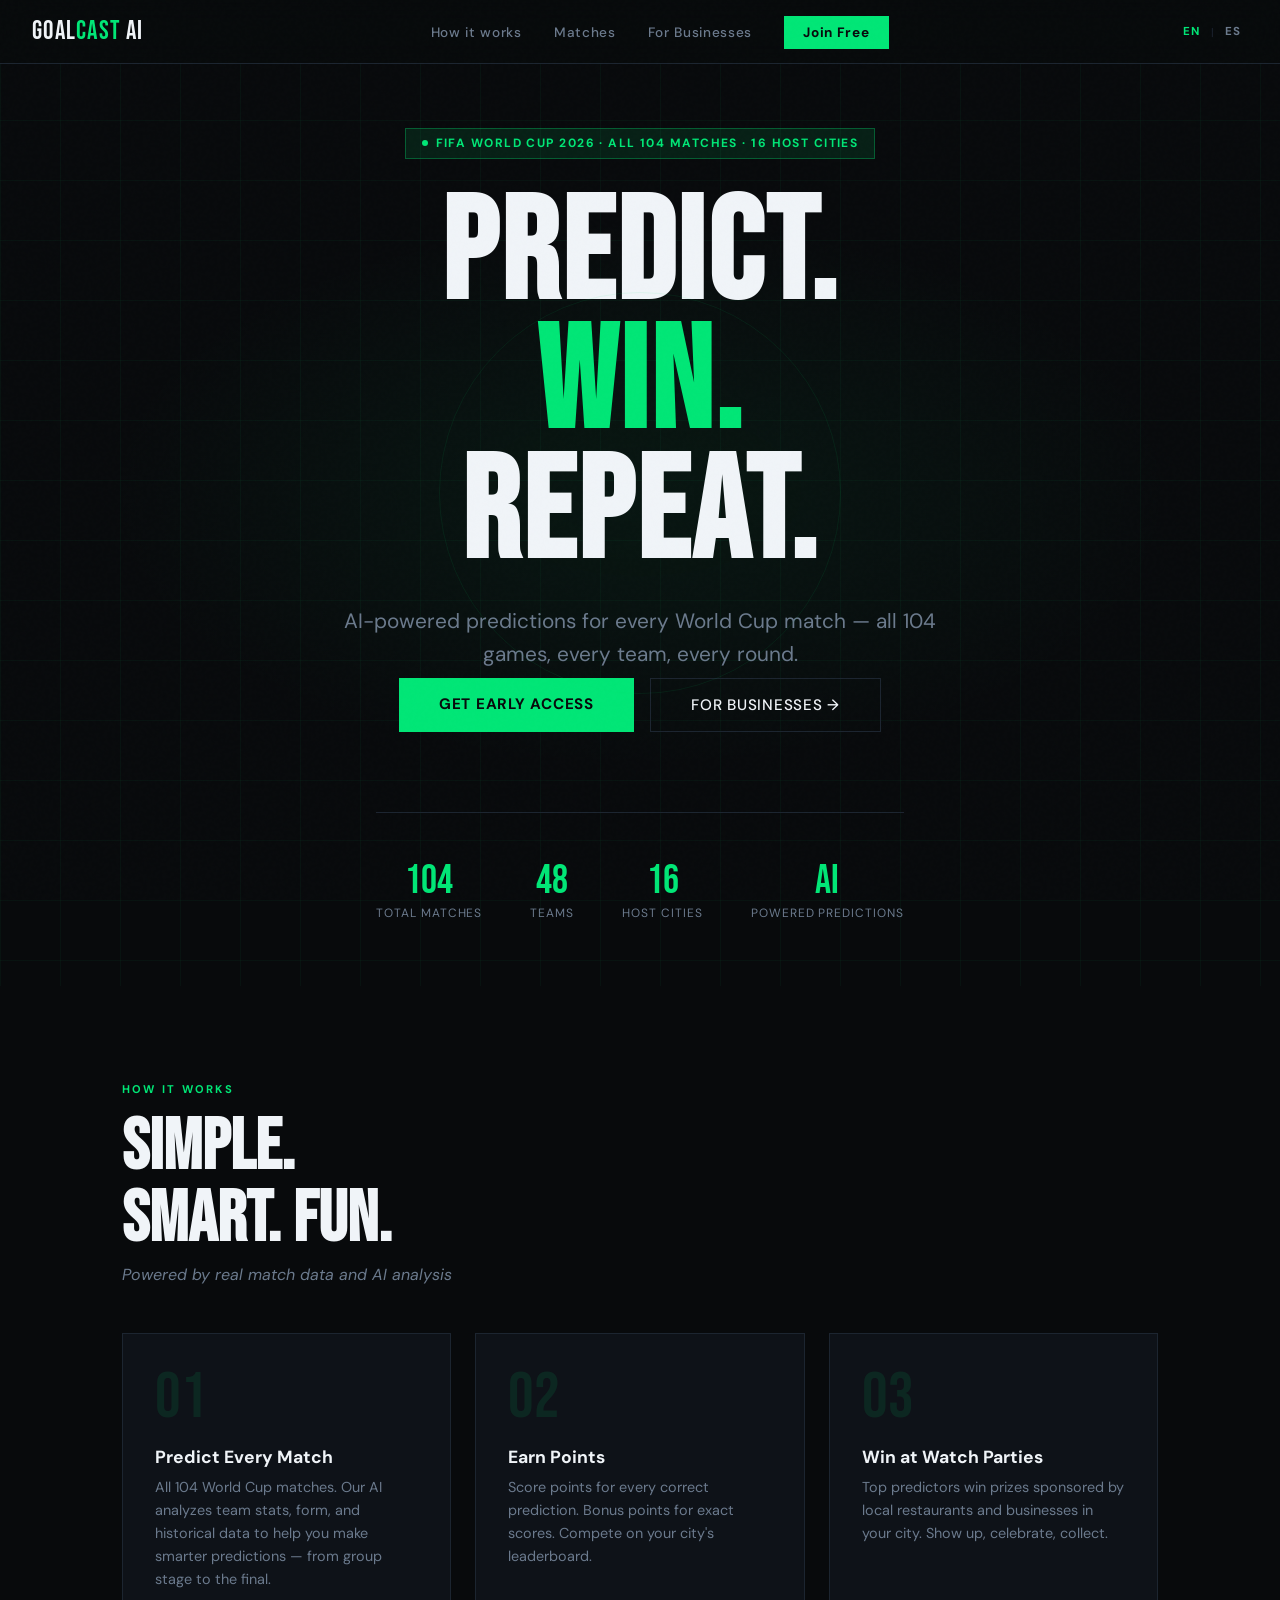
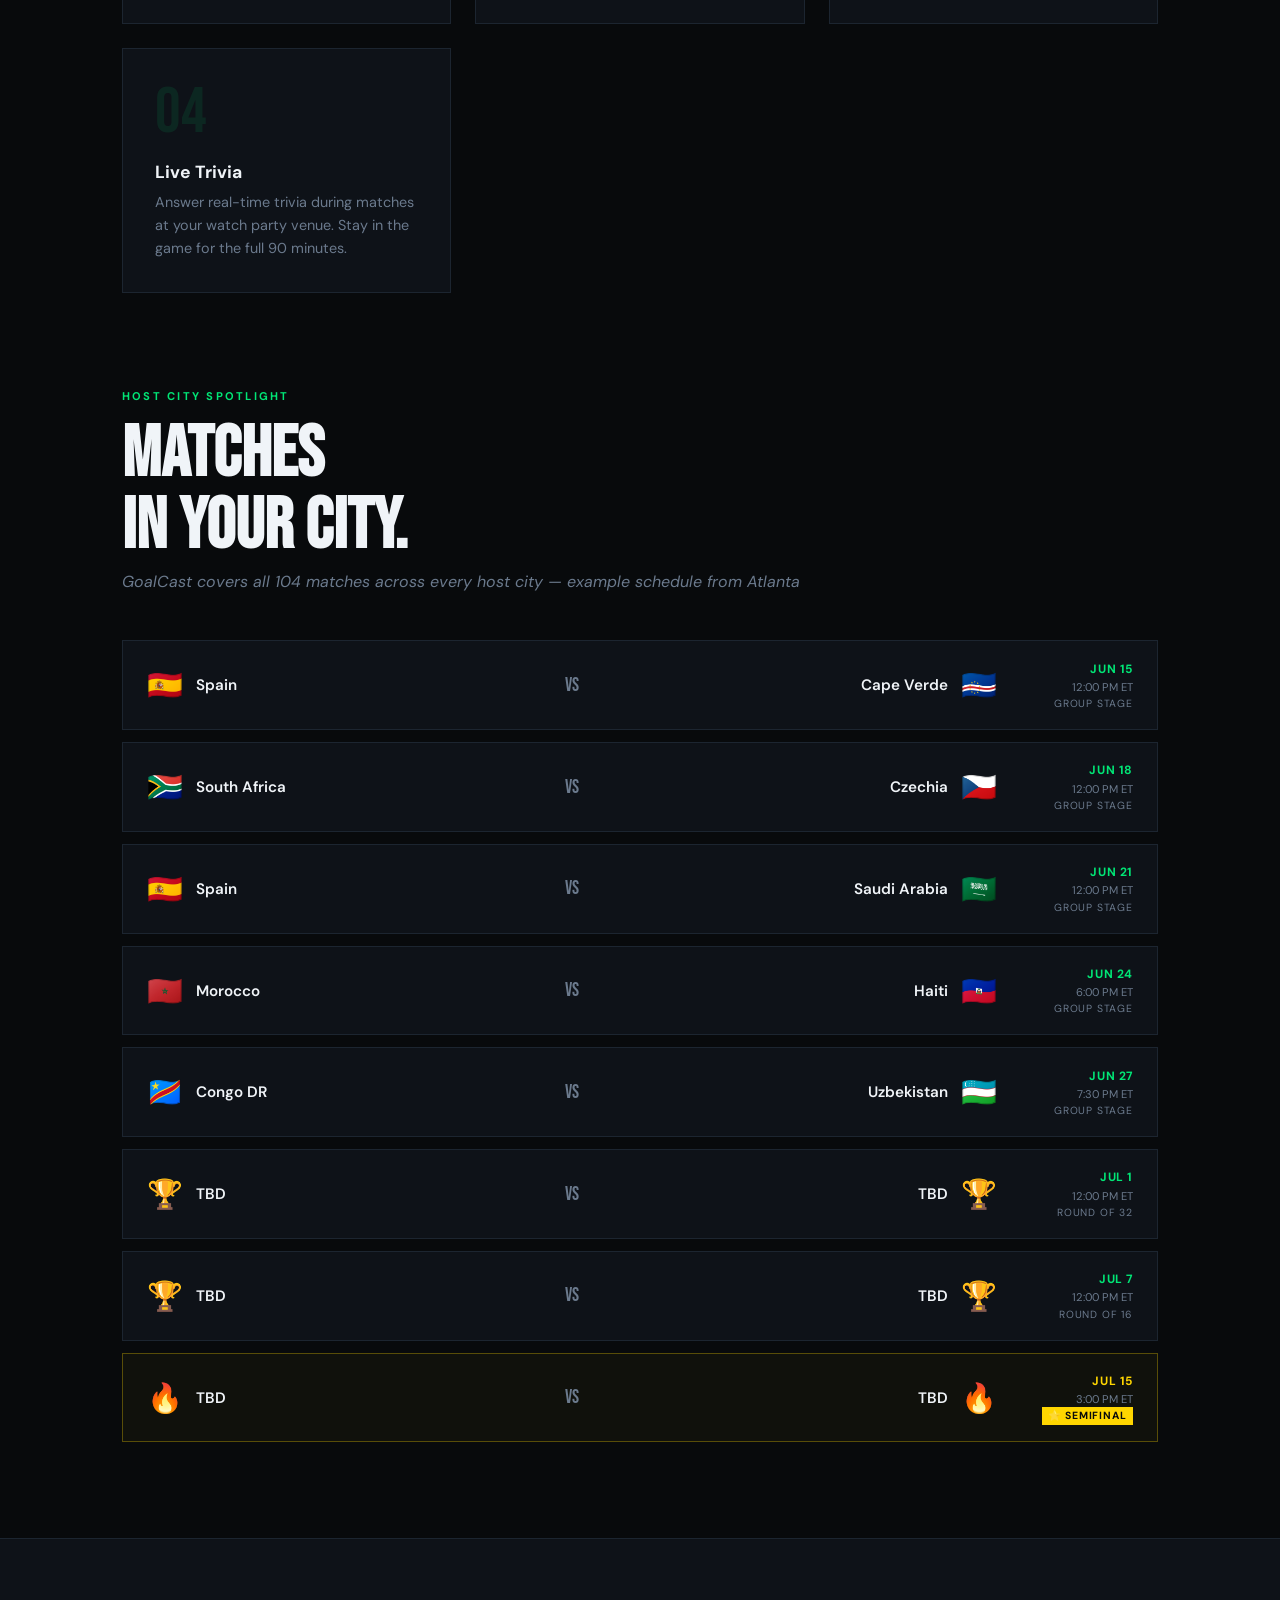
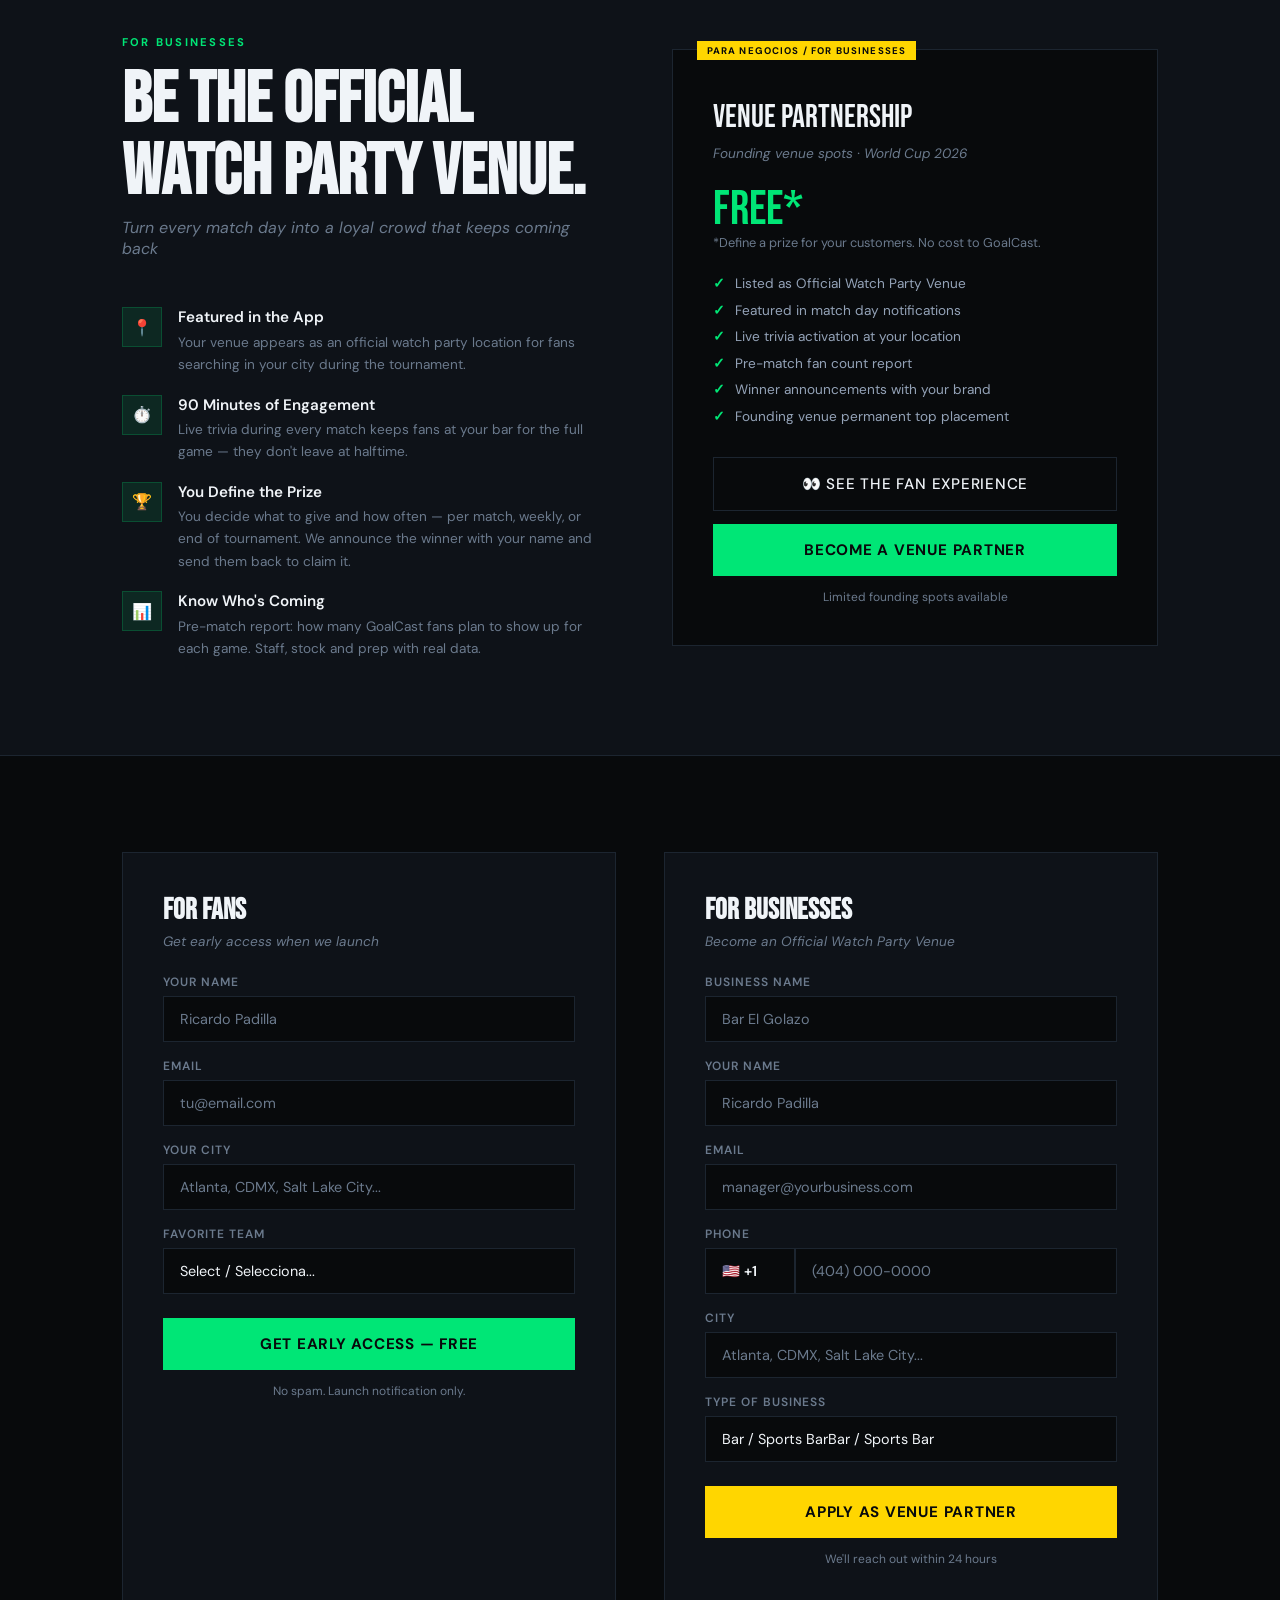
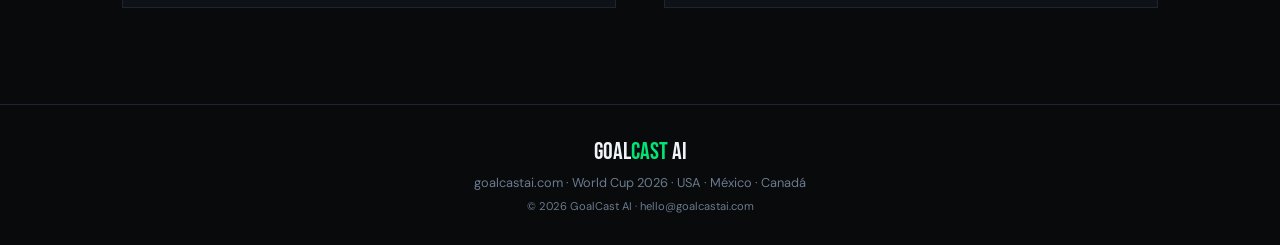
==== commit 79445f6d: "feat: update phone code select styling for improved layout and appearance" ====
--- a/landing/index.html
+++ b/landing/index.html
@@ -655,13 +655,13 @@
   }
 
   .phone-code-select {
-    width: auto;
-    flex-shrink: 0;
+    width: 90px;
+    flex: 0 0 90px;
     background: var(--black);
     border: 1px solid var(--border);
     border-right: none;
     color: var(--white);
-    padding: 0.8rem 0.6rem;
+    padding: 0.8rem 0.4rem 0.8rem 0.6rem;
     font-family: 'DM Sans', sans-serif;
     font-size: 0.9rem;
     font-weight: 600;
@@ -669,10 +669,9 @@
     cursor: pointer;
     appearance: none;
     -webkit-appearance: none;
-    background-image: url("data:image/svg+xml,%3Csvg xmlns='http://www.w3.org/2000/svg' width='10' height='6' viewBox='0 0 10 6'%3E%3Cpath d='M0 0l5 6 5-6z' fill='%236b7a8d'/%3E%3C/svg%3E");
+    background-image: url("data:image/svg+xml,%3Csvg xmlns='http://www.w3.org/2000/svg' width='8' height='5' viewBox='0 0 8 5'%3E%3Cpath d='M0 0l4 5 4-5z' fill='%236b7a8d'/%3E%3C/svg%3E");
     background-repeat: no-repeat;
-    background-position: right 0.5rem center;
-    padding-right: 1.4rem;
+    background-position: right 0.4rem center;
     transition: border-color 0.2s;
   }
 
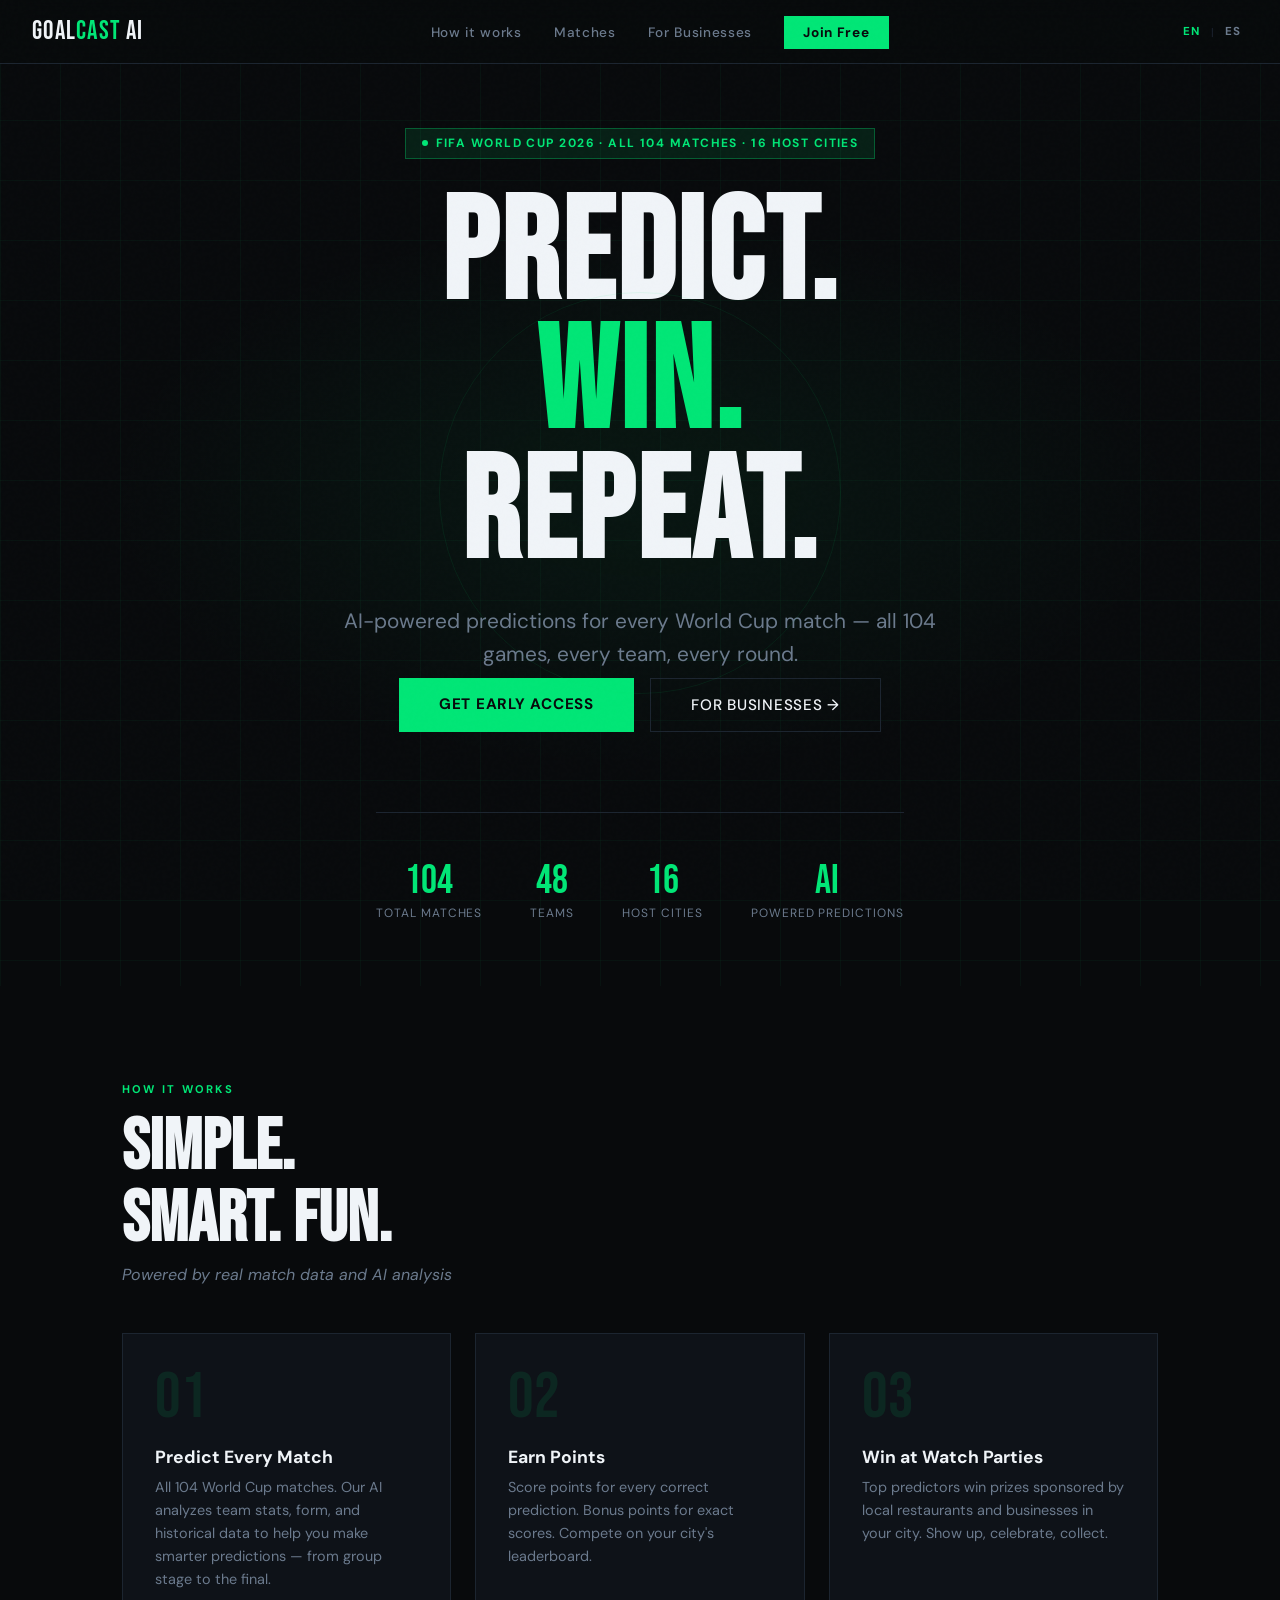
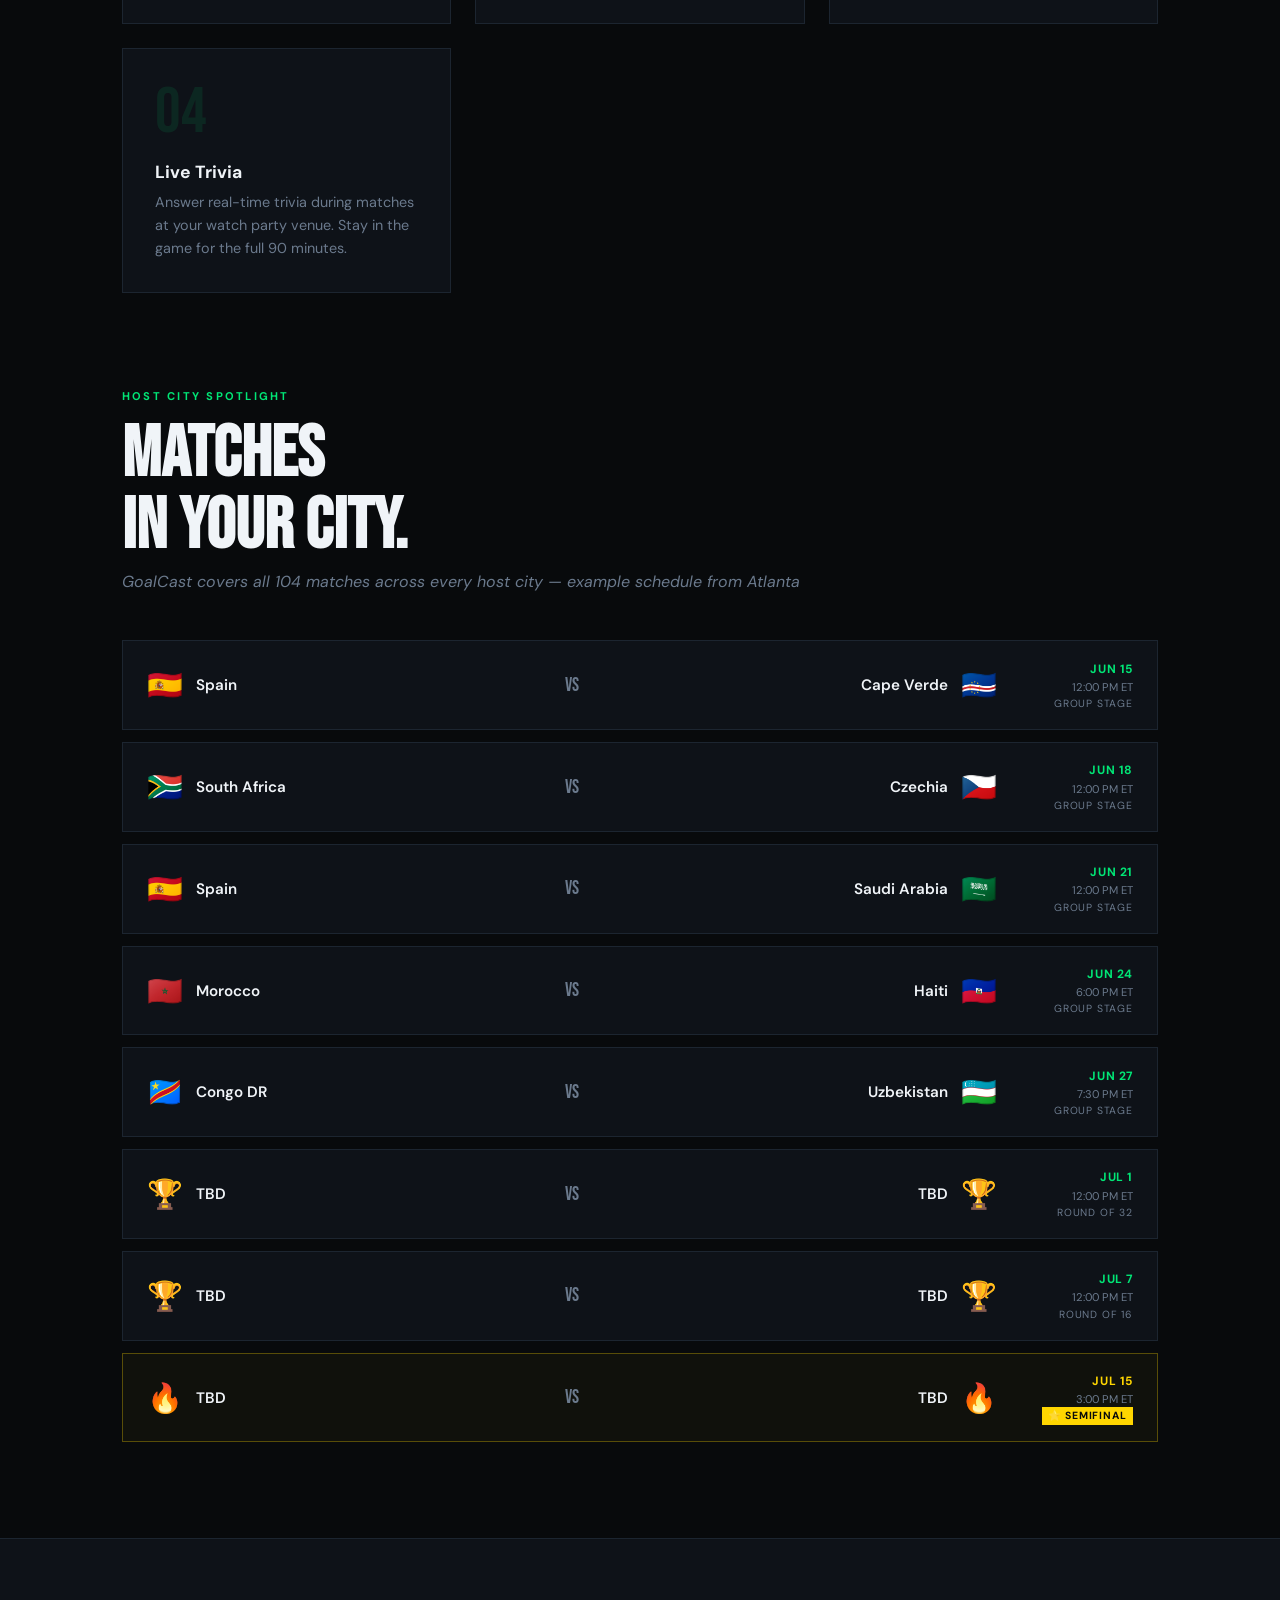
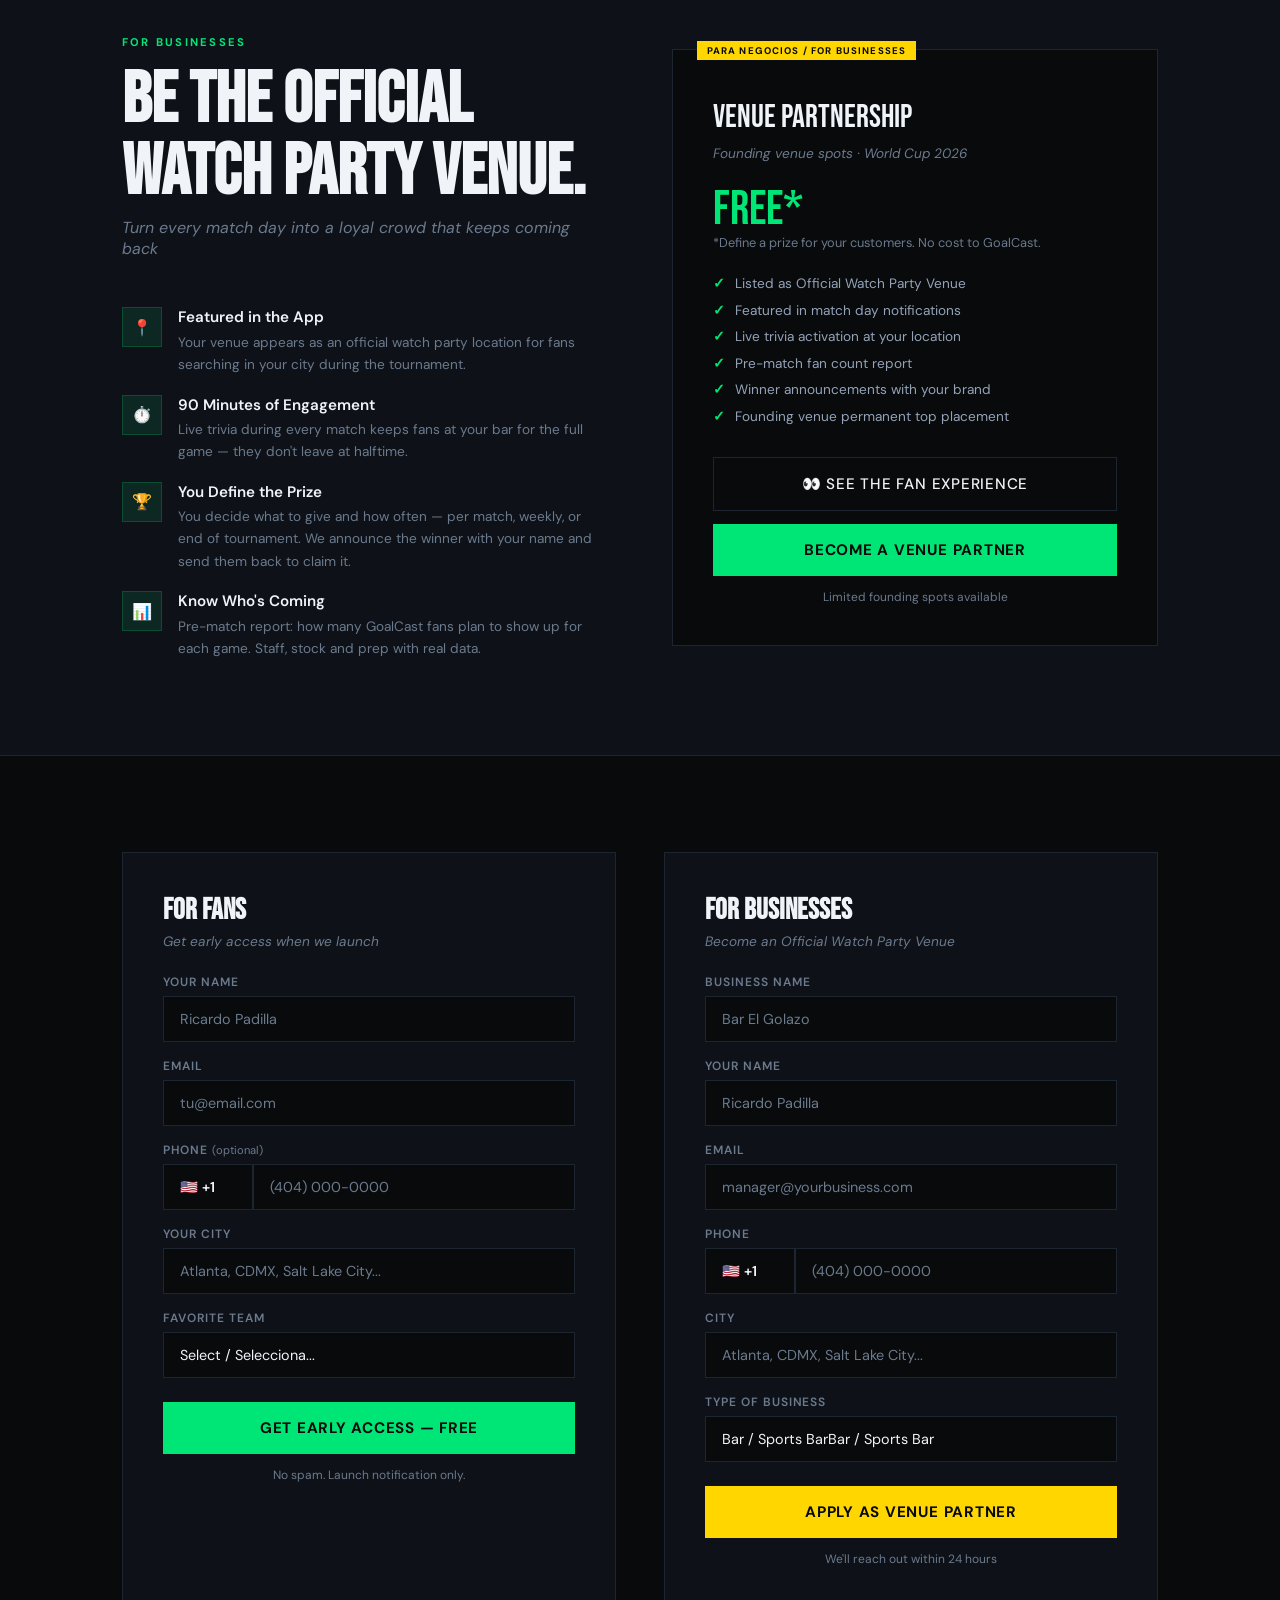
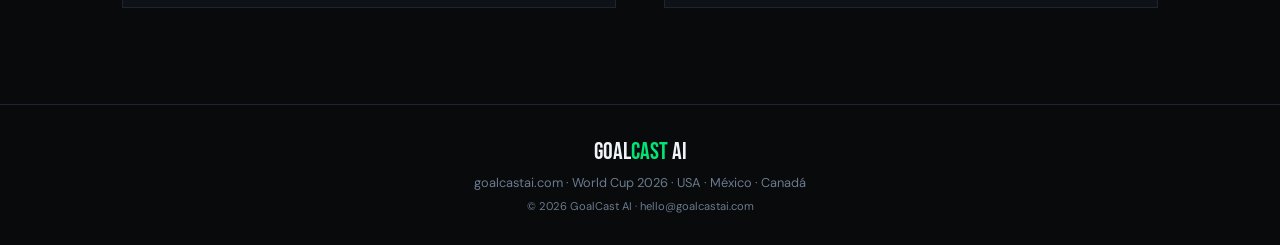
==== commit 942da999: "feat: add phone input field with country code selection and dynamic placeholder updates" ====
--- a/landing/index.html
+++ b/landing/index.html
@@ -1144,6 +1144,27 @@
       <div class="form-group">
         <label>Email</label>
         <input type="email" placeholder="tu@email.com" required>
+      </div>
+      <div class="form-group">
+        <label>
+          <span class="t-en">Phone <span style="font-weight:400;text-transform:none;letter-spacing:0;color:var(--muted);font-size:0.7rem">(optional)</span></span>
+          <span class="t-es">Teléfono <span style="font-weight:400;text-transform:none;letter-spacing:0;color:var(--muted);font-size:0.7rem">(opcional)</span></span>
+        </label>
+        <div class="phone-wrap">
+          <select class="phone-code-select" id="fan-phone-code" name="phone_code" aria-label="Country code">
+            <option value="+1">🇺🇸 +1</option>
+            <option value="+52">🇲🇽 +52</option>
+            <option value="+1-CA">🇨🇦 +1</option>
+            <option value="+44">🇬🇧 +44</option>
+            <option value="+34">🇪🇸 +34</option>
+            <option value="+54">🇦🇷 +54</option>
+            <option value="+55">🇧🇷 +55</option>
+            <option value="+57">🇨🇴 +57</option>
+            <option value="+51">🇵🇪 +51</option>
+            <option value="+56">🇨🇱 +56</option>
+          </select>
+          <input class="phone-number-input" type="tel" id="fan-phone-number" name="phone_number" placeholder="(404) 000-0000" autocomplete="tel-national">
+        </div>
       </div>
       <div class="form-group">
         <label><span class="t-en">Your City</span><span class="t-es">Tu Ciudad</span></label>
@@ -1447,16 +1468,18 @@
     document.getElementById('btn-es').classList.toggle('active', lang === 'es');
 
     // Default phone country code if user hasn't manually changed it
-    const phoneCode = document.getElementById('phone-code');
-    if (phoneCode && !phoneCode.dataset.userPicked) {
-      phoneCode.value = lang === 'es' ? '+52' : '+1';
-      updatePhonePlaceholder(phoneCode.value);
-    }
+    ['phone-code', 'fan-phone-code'].forEach(id => {
+      const phoneCode = document.getElementById(id);
+      if (phoneCode && !phoneCode.dataset.userPicked) {
+        phoneCode.value = lang === 'es' ? '+52' : '+1';
+        updatePhonePlaceholder(phoneCode.value, id === 'fan-phone-code' ? 'fan-phone-number' : 'phone-number');
+      }
+    });
   }
 
   // Update placeholder to match selected country code
-  function updatePhonePlaceholder(code) {
-    const input = document.getElementById('phone-number');
+  function updatePhonePlaceholder(code, inputId) {
+    const input = document.getElementById(inputId || 'phone-number');
     if (!input) return;
     const placeholders = {
       '+1':    '(404) 000-0000',
@@ -1475,13 +1498,15 @@
 
   // Mark as user-picked when they manually change the code
   (function () {
-    const phoneCode = document.getElementById('phone-code');
-    if (phoneCode) {
-      phoneCode.addEventListener('change', () => {
-        phoneCode.dataset.userPicked = 'true';
-        updatePhonePlaceholder(phoneCode.value);
-      });
-    }
+    [['phone-code', 'phone-number'], ['fan-phone-code', 'fan-phone-number']].forEach(([selectId, inputId]) => {
+      const phoneCode = document.getElementById(selectId);
+      if (phoneCode) {
+        phoneCode.addEventListener('change', () => {
+          phoneCode.dataset.userPicked = 'true';
+          updatePhonePlaceholder(phoneCode.value, inputId);
+        });
+      }
+    });
   })();
 
   // Auto-detect on first visit: saved preference → browser language → default EN
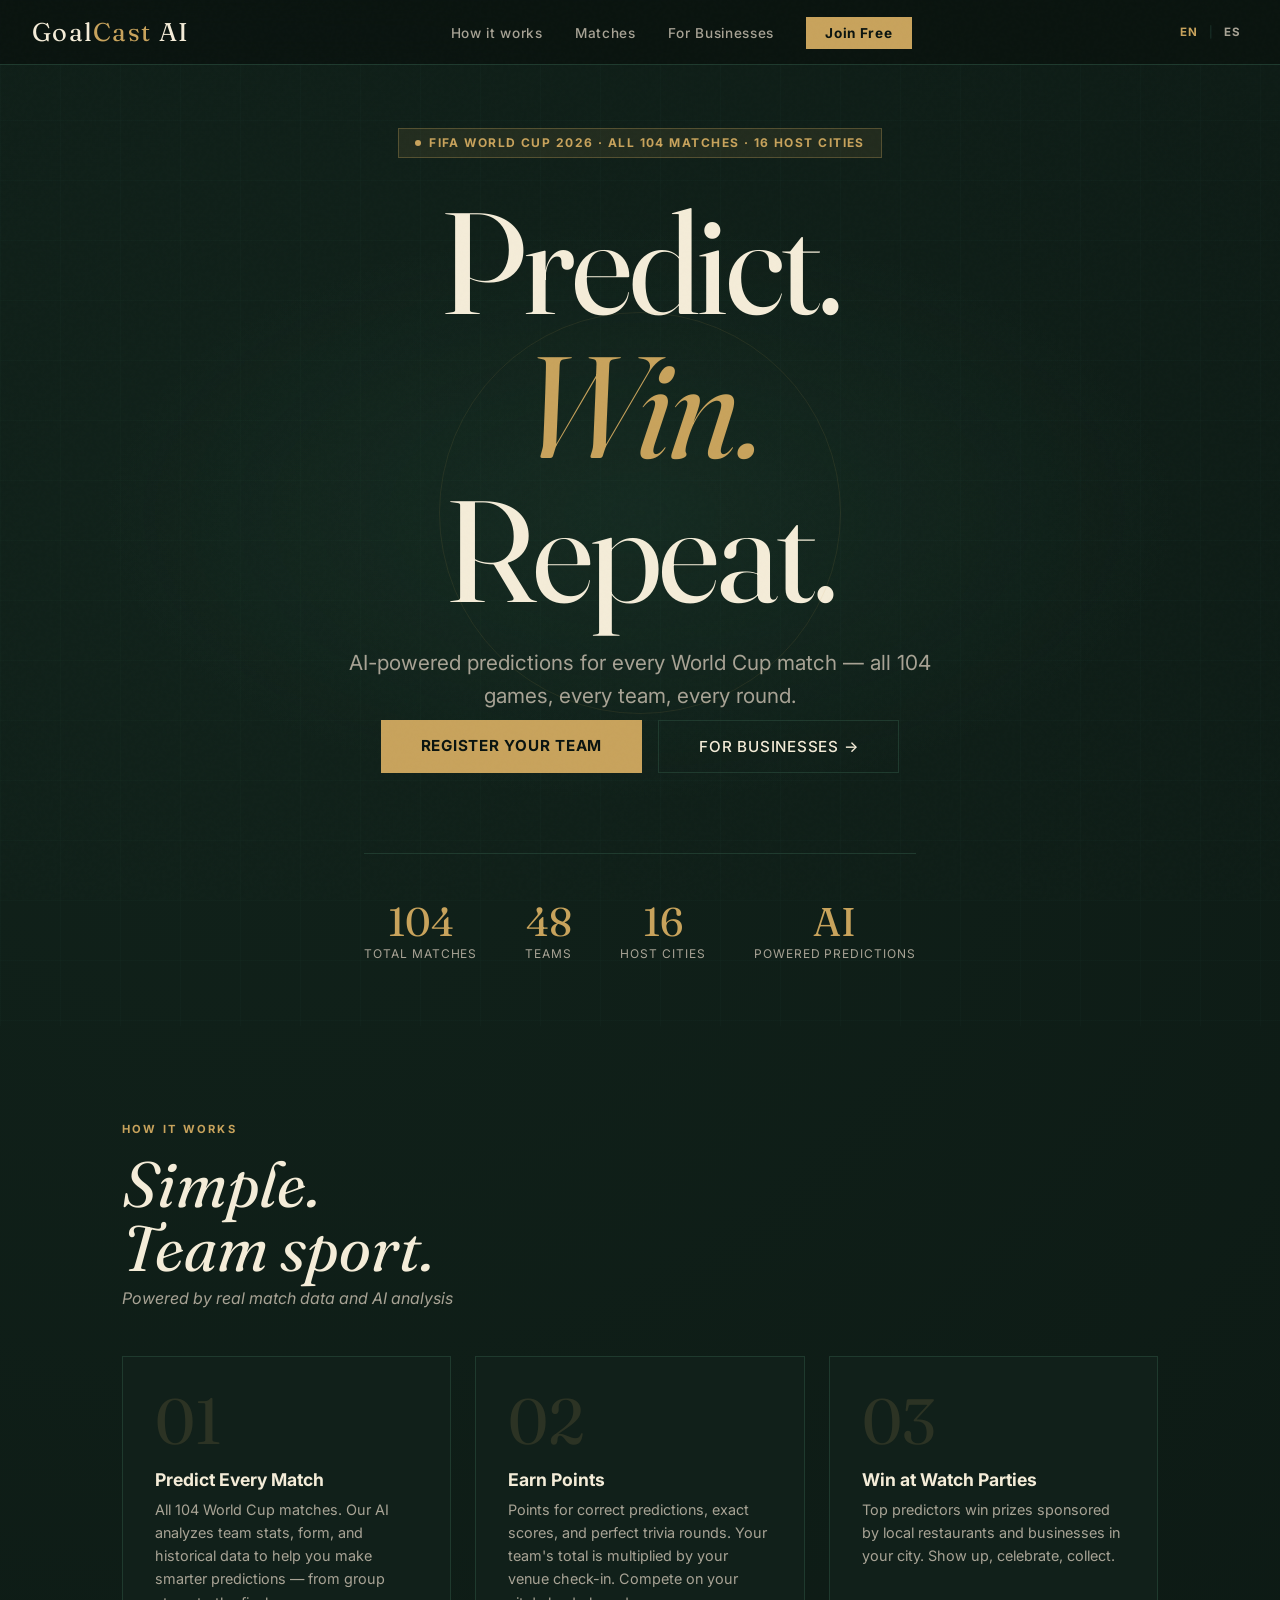
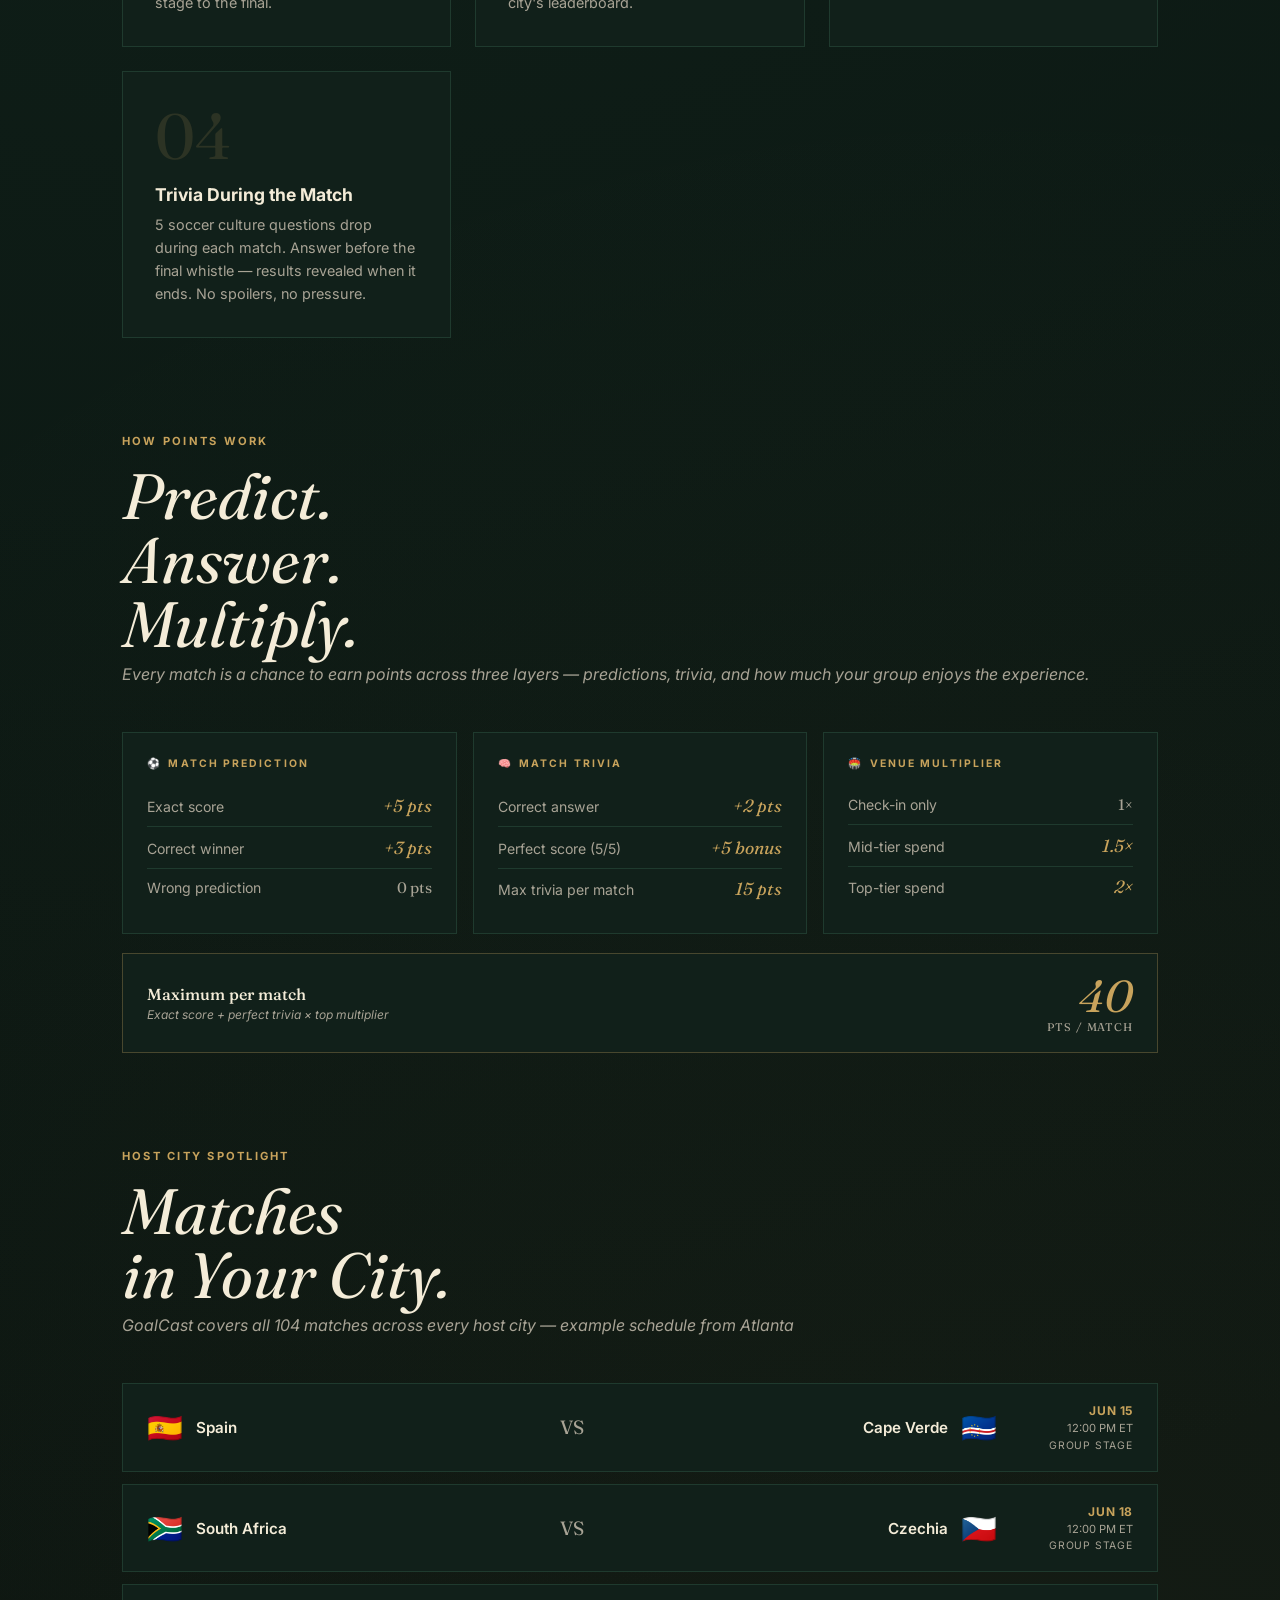
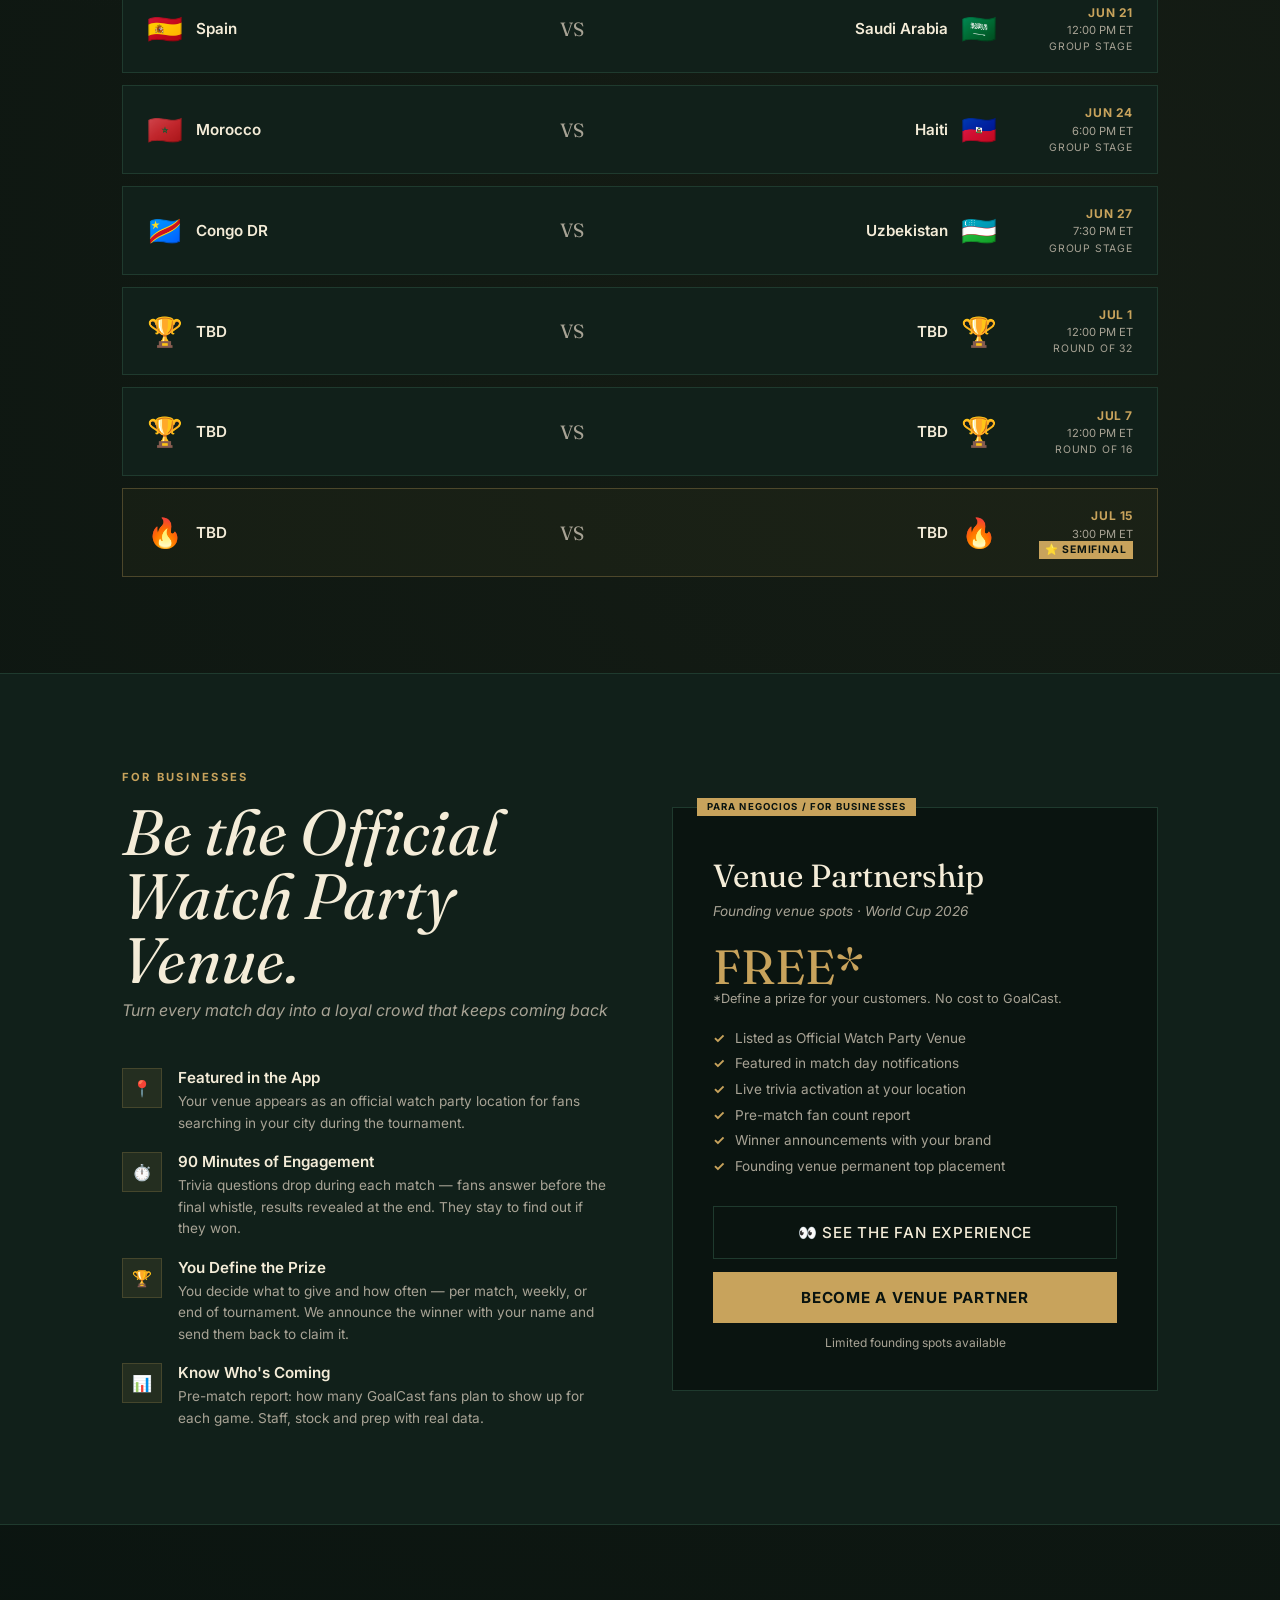
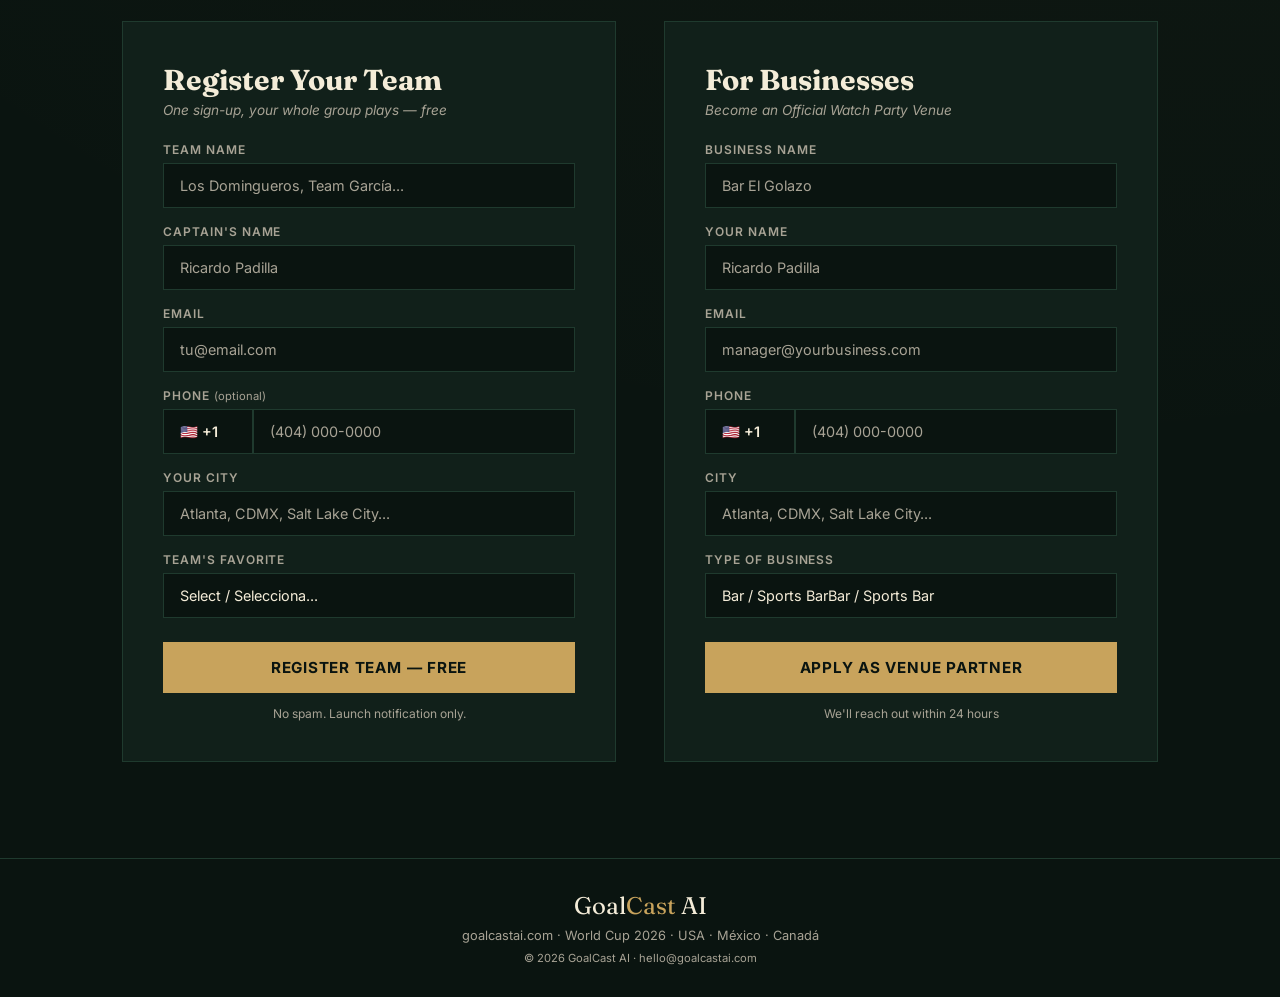
==== commit b780a0e0: "Update Juanitos landing page with new branding, trivia features, and point system details for Mundia" ====
--- a/landing/index.html
+++ b/landing/index.html
@@ -6,833 +6,9 @@
 <title>GoalCast AI — World Cup 2026 Predictions</title>
 <meta name="description" content="AI-powered World Cup 2026 predictions. All 104 matches, every team. Predict, compete, win prizes at your favorite watch party venue across host cities in the US, Mexico, and Canada.">
 <link rel="preconnect" href="https://fonts.googleapis.com">
-<link href="https://fonts.googleapis.com/css2?family=Bebas+Neue&family=DM+Sans:ital,wght@0,300;0,400;0,500;0,700;1,300&display=swap" rel="stylesheet">
-<style>
-  :root {
-    --black: #080a0c;
-    --surface: #0e1218;
-    --border: #1c2530;
-    --green: #00e676;
-    --green-dim: #00c853;
-    --gold: #ffd600;
-    --white: #f0f4f8;
-    --muted: #6b7a8d;
-    --red: #ff1744;
-  }
-
-  * { margin: 0; padding: 0; box-sizing: border-box; }
-
-  html { scroll-behavior: smooth; }
-
-  body {
-    background: var(--black);
-    color: var(--white);
-    font-family: 'DM Sans', sans-serif;
-    overflow-x: hidden;
-  }
-
-  /* ── LANGUAGE SWITCHING ── */
-  .en .t-es { display: none; }
-  .es .t-en { display: none; }
-
-  .lang-toggle {
-    display: flex;
-    align-items: center;
-    gap: 0.3rem;
-  }
-
-  .lang-btn {
-    background: none;
-    border: none;
-    color: var(--muted);
-    font-size: 0.72rem;
-    font-weight: 700;
-    letter-spacing: 0.1em;
-    cursor: pointer;
-    font-family: 'DM Sans', sans-serif;
-    padding: 0.25rem 0.4rem;
-    transition: color 0.2s;
-    text-transform: uppercase;
-  }
-
-  .lang-btn:hover { color: var(--white); }
-  .lang-btn.active { color: var(--green); }
-  .lang-sep { color: var(--border); font-size: 0.7rem; user-select: none; }
-
-  /* ── NOISE TEXTURE OVERLAY ── */
-  body::after {
-    content: '';
-    position: fixed;
-    inset: 0;
-    background-image: url("data:image/svg+xml,%3Csvg viewBox='0 0 256 256' xmlns='http://www.w3.org/2000/svg'%3E%3Cfilter id='noise'%3E%3CfeTurbulence type='fractalNoise' baseFrequency='0.9' numOctaves='4' stitchTiles='stitch'/%3E%3C/filter%3E%3Crect width='100%25' height='100%25' filter='url(%23noise)' opacity='0.03'/%3E%3C/svg%3E");
-    pointer-events: none;
-    z-index: 9999;
-    opacity: 0.4;
-  }
-
-  /* ── NAV ── */
-  nav {
-    position: fixed;
-    top: 0; left: 0; right: 0;
-    z-index: 100;
-    display: flex;
-    align-items: center;
-    justify-content: space-between;
-    padding: 1rem 2rem;
-    background: rgba(8,10,12,0.9);
-    backdrop-filter: blur(12px);
-    border-bottom: 1px solid var(--border);
-  }
-
-  .logo {
-    font-family: 'Bebas Neue', sans-serif;
-    font-size: 1.6rem;
-    letter-spacing: 0.05em;
-    color: var(--white);
-  }
-
-  .logo span { color: var(--green); }
-
-  .nav-links {
-    display: flex;
-    gap: 2rem;
-    list-style: none;
-  }
-
-  .nav-links a {
-    color: var(--muted);
-    text-decoration: none;
-    font-size: 0.85rem;
-    font-weight: 500;
-    letter-spacing: 0.05em;
-    transition: color 0.2s;
-  }
-
-  .nav-links a:hover { color: var(--white); }
-
-  .nav-cta {
-    background: var(--green);
-    color: var(--black) !important;
-    padding: 0.5rem 1.2rem;
-    font-weight: 700 !important;
-  }
-
-  /* ── HERO ── */
-  .hero {
-    min-height: 100vh;
-    display: flex;
-    flex-direction: column;
-    align-items: center;
-    justify-content: center;
-    text-align: center;
-    padding: 8rem 2rem 4rem;
-    position: relative;
-    overflow: hidden;
-  }
-
-  /* Pitch lines background */
-  .hero::before {
-    content: '';
-    position: absolute;
-    inset: 0;
-    background:
-      radial-gradient(ellipse 60% 40% at 50% 50%, rgba(0,230,118,0.06) 0%, transparent 70%),
-      linear-gradient(rgba(0,230,118,0.04) 1px, transparent 1px),
-      linear-gradient(90deg, rgba(0,230,118,0.04) 1px, transparent 1px);
-    background-size: 100% 100%, 60px 60px, 60px 60px;
-  }
-
-  /* Center circle */
-  .hero::after {
-    content: '';
-    position: absolute;
-    width: 400px;
-    height: 400px;
-    border: 1px solid rgba(0,230,118,0.08);
-    border-radius: 50%;
-    top: 50%;
-    left: 50%;
-    transform: translate(-50%, -50%);
-    pointer-events: none;
-  }
-
-  .hero-badge {
-    display: inline-flex;
-    align-items: center;
-    gap: 0.5rem;
-    background: rgba(0,230,118,0.1);
-    border: 1px solid rgba(0,230,118,0.3);
-    padding: 0.4rem 1rem;
-    font-size: 0.75rem;
-    font-weight: 700;
-    letter-spacing: 0.12em;
-    text-transform: uppercase;
-    color: var(--green);
-    margin-bottom: 2rem;
-    animation: fadeInDown 0.6s ease both;
-  }
-
-  .hero-badge .dot {
-    width: 6px; height: 6px;
-    background: var(--green);
-    border-radius: 50%;
-    animation: pulse 1.5s infinite;
-  }
-
-  @keyframes pulse {
-    0%, 100% { opacity: 1; transform: scale(1); }
-    50% { opacity: 0.5; transform: scale(0.8); }
-  }
-
-  h1 {
-    font-family: 'Bebas Neue', sans-serif;
-    font-size: clamp(4rem, 12vw, 9rem);
-    line-height: 0.9;
-    letter-spacing: 0.02em;
-    margin-bottom: 1.5rem;
-    animation: fadeInUp 0.7s ease 0.1s both;
-  }
-
-  h1 .line2 { color: var(--green); display: block; }
-
-  .hero-sub {
-    font-size: clamp(1rem, 2.5vw, 1.3rem);
-    color: var(--muted);
-    max-width: 600px;
-    line-height: 1.6;
-    margin-bottom: 0.5rem;
-    animation: fadeInUp 0.7s ease 0.2s both;
-  }
-
-  .hero-sub-es {
-    font-size: clamp(0.85rem, 2vw, 1rem);
-    color: rgba(107,122,141,0.7);
-    font-style: italic;
-    max-width: 600px;
-    margin-bottom: 3rem;
-    animation: fadeInUp 0.7s ease 0.25s both;
-  }
-
-  .hero-actions {
-    display: flex;
-    gap: 1rem;
-    flex-wrap: wrap;
-    justify-content: center;
-    animation: fadeInUp 0.7s ease 0.3s both;
-  }
-
-  .btn-primary {
-    background: var(--green);
-    color: var(--black);
-    padding: 1rem 2.5rem;
-    font-weight: 700;
-    font-size: 0.95rem;
-    letter-spacing: 0.05em;
-    text-decoration: none;
-    display: inline-block;
-    transition: all 0.2s;
-    text-transform: uppercase;
-  }
-
-  .btn-primary:hover {
-    background: var(--green-dim);
-    transform: translateY(-2px);
-  }
-
-  .btn-secondary {
-    border: 1px solid var(--border);
-    color: var(--white);
-    padding: 1rem 2.5rem;
-    font-weight: 500;
-    font-size: 0.95rem;
-    letter-spacing: 0.05em;
-    text-decoration: none;
-    display: inline-block;
-    transition: all 0.2s;
-    text-transform: uppercase;
-  }
-
-  .btn-secondary:hover {
-    border-color: var(--muted);
-    transform: translateY(-2px);
-  }
-
-  /* Stats bar */
-  .stats-bar {
-    display: flex;
-    gap: 3rem;
-    margin-top: 5rem;
-    padding-top: 3rem;
-    border-top: 1px solid var(--border);
-    flex-wrap: wrap;
-    justify-content: center;
-    animation: fadeInUp 0.7s ease 0.4s both;
-  }
-
-  .stat { text-align: center; }
-
-  .stat-number {
-    font-family: 'Bebas Neue', sans-serif;
-    font-size: 2.5rem;
-    color: var(--green);
-    display: block;
-    line-height: 1;
-  }
-
-  .stat-label {
-    font-size: 0.75rem;
-    color: var(--muted);
-    letter-spacing: 0.08em;
-    text-transform: uppercase;
-    margin-top: 0.3rem;
-  }
-
-  /* ── MATCHES ── */
-  .section {
-    padding: 6rem 2rem;
-    max-width: 1100px;
-    margin: 0 auto;
-  }
-
-  .section-label {
-    font-size: 0.7rem;
-    letter-spacing: 0.2em;
-    text-transform: uppercase;
-    color: var(--green);
-    margin-bottom: 1rem;
-    font-weight: 700;
-  }
-
-  .section-title {
-    font-family: 'Bebas Neue', sans-serif;
-    font-size: clamp(2.5rem, 6vw, 4.5rem);
-    line-height: 1;
-    margin-bottom: 0.5rem;
-  }
-
-  .section-sub {
-    color: var(--muted);
-    font-size: 1rem;
-    margin-bottom: 3rem;
-    font-style: italic;
-  }
-
-  /* Match cards */
-  .matches-grid {
-    display: grid;
-    gap: 0.75rem;
-  }
-
-  .match-card {
-    display: grid;
-    grid-template-columns: 1fr auto 1fr auto;
-    align-items: center;
-    gap: 1rem;
-    padding: 1.2rem 1.5rem;
-    background: var(--surface);
-    border: 1px solid var(--border);
-    transition: border-color 0.2s, transform 0.2s;
-  }
-
-  .match-card:hover {
-    border-color: var(--green);
-    transform: translateX(4px);
-  }
-
-  .match-card.semifinal {
-    border-color: rgba(255,214,0,0.3);
-    background: rgba(255,214,0,0.03);
-  }
-
-  .match-card.semifinal:hover { border-color: var(--gold); }
-
-  .team {
-    display: flex;
-    align-items: center;
-    gap: 0.8rem;
-  }
-
-  .team.right { flex-direction: row-reverse; text-align: right; }
-
-  .team-flag { font-size: 1.8rem; }
-
-  .team-name {
-    font-weight: 600;
-    font-size: 0.95rem;
-  }
-
-  .match-vs {
-    font-family: 'Bebas Neue', sans-serif;
-    font-size: 1.2rem;
-    color: var(--muted);
-    text-align: center;
-  }
-
-  .match-meta {
-    text-align: right;
-    min-width: 120px;
-  }
-
-  .match-date {
-    font-size: 0.75rem;
-    color: var(--green);
-    font-weight: 700;
-    letter-spacing: 0.05em;
-  }
-
-  .match-time {
-    font-size: 0.7rem;
-    color: var(--muted);
-    margin-top: 0.2rem;
-  }
-
-  .match-round {
-    font-size: 0.65rem;
-    color: var(--muted);
-    letter-spacing: 0.08em;
-    text-transform: uppercase;
-    margin-top: 0.2rem;
-  }
-
-  .semifinal-badge {
-    font-size: 0.65rem;
-    background: var(--gold);
-    color: var(--black);
-    padding: 0.15rem 0.4rem;
-    font-weight: 700;
-    letter-spacing: 0.08em;
-    text-transform: uppercase;
-  }
-
-  /* ── HOW IT WORKS ── */
-  .how-grid {
-    display: grid;
-    grid-template-columns: repeat(auto-fit, minmax(250px, 1fr));
-    gap: 1.5rem;
-  }
-
-  .how-card {
-    padding: 2rem;
-    background: var(--surface);
-    border: 1px solid var(--border);
-    position: relative;
-    overflow: hidden;
-  }
-
-  .how-card::before {
-    content: '';
-    position: absolute;
-    top: 0; left: 0; right: 0;
-    height: 2px;
-    background: var(--green);
-    transform: scaleX(0);
-    transition: transform 0.3s;
-  }
-
-  .how-card:hover::before { transform: scaleX(1); }
-
-  .how-number {
-    font-family: 'Bebas Neue', sans-serif;
-    font-size: 4rem;
-    color: rgba(0,230,118,0.1);
-    line-height: 1;
-    margin-bottom: 1rem;
-  }
-
-  .how-title {
-    font-weight: 700;
-    font-size: 1.1rem;
-    margin-bottom: 0.5rem;
-  }
-
-  .how-title-es {
-    font-size: 0.85rem;
-    color: var(--muted);
-    font-style: italic;
-    margin-bottom: 1rem;
-  }
-
-  .how-desc {
-    color: var(--muted);
-    font-size: 0.9rem;
-    line-height: 1.6;
-  }
-
-  /* ── FOR RESTAURANTS ── */
-  .restaurant-section {
-    background: var(--surface);
-    border-top: 1px solid var(--border);
-    border-bottom: 1px solid var(--border);
-  }
-
-  .restaurant-inner {
-    max-width: 1100px;
-    margin: 0 auto;
-    padding: 6rem 2rem;
-    display: grid;
-    grid-template-columns: 1fr 1fr;
-    gap: 4rem;
-    align-items: center;
-  }
-
-  .benefits-list {
-    list-style: none;
-    display: flex;
-    flex-direction: column;
-    gap: 1.2rem;
-    margin-top: 2rem;
-  }
-
-  .benefit {
-    display: flex;
-    gap: 1rem;
-    align-items: flex-start;
-  }
-
-  .benefit-icon {
-    width: 2.5rem;
-    height: 2.5rem;
-    background: rgba(0,230,118,0.1);
-    border: 1px solid rgba(0,230,118,0.2);
-    display: flex;
-    align-items: center;
-    justify-content: center;
-    font-size: 1rem;
-    flex-shrink: 0;
-  }
-
-  .benefit-text strong {
-    display: block;
-    font-weight: 600;
-    font-size: 0.95rem;
-    margin-bottom: 0.2rem;
-  }
-
-  .benefit-text span {
-    color: var(--muted);
-    font-size: 0.85rem;
-    line-height: 1.5;
-  }
-
-  /* Partnership card */
-  .partnership-card {
-    background: var(--black);
-    border: 1px solid var(--border);
-    padding: 2.5rem;
-    position: relative;
-  }
-
-  .partnership-card::before {
-    content: 'PARA NEGOCIOS / FOR BUSINESSES';
-    position: absolute;
-    top: -0.6rem;
-    left: 1.5rem;
-    background: var(--gold);
-    color: var(--black);
-    font-size: 0.6rem;
-    font-weight: 700;
-    letter-spacing: 0.12em;
-    padding: 0.2rem 0.6rem;
-  }
-
-  .partnership-title {
-    font-family: 'Bebas Neue', sans-serif;
-    font-size: 2rem;
-    margin-bottom: 0.5rem;
-    margin-top: 0.5rem;
-  }
-
-  .partnership-sub {
-    color: var(--muted);
-    font-size: 0.85rem;
-    margin-bottom: 1.5rem;
-    font-style: italic;
-  }
-
-  .partnership-price {
-    font-family: 'Bebas Neue', sans-serif;
-    font-size: 3rem;
-    color: var(--green);
-    line-height: 1;
-  }
-
-  .partnership-price-sub {
-    font-size: 0.8rem;
-    color: var(--muted);
-    margin-bottom: 1.5rem;
-  }
-
-  .partnership-features {
-    list-style: none;
-    display: flex;
-    flex-direction: column;
-    gap: 0.6rem;
-    margin-bottom: 2rem;
-  }
-
-  .partnership-features li {
-    font-size: 0.85rem;
-    color: #94a3b8;
-    display: flex;
-    align-items: center;
-    gap: 0.6rem;
-  }
-
-  .partnership-features li::before {
-    content: '✓';
-    color: var(--green);
-    font-weight: 700;
-  }
-
-  /* ── FORMS ── */
-  .forms-section {
-    max-width: 1100px;
-    margin: 0 auto;
-    padding: 6rem 2rem;
-    display: grid;
-    grid-template-columns: 1fr 1fr;
-    gap: 3rem;
-  }
-
-  .form-card {
-    background: var(--surface);
-    border: 1px solid var(--border);
-    padding: 2.5rem;
-  }
-
-  .form-card h3 {
-    font-family: 'Bebas Neue', sans-serif;
-    font-size: 1.8rem;
-    margin-bottom: 0.3rem;
-  }
-
-  .form-card .form-sub {
-    color: var(--muted);
-    font-size: 0.85rem;
-    font-style: italic;
-    margin-bottom: 1.5rem;
-  }
-
-  .form-group {
-    margin-bottom: 1rem;
-  }
-
-  .form-group label {
-    display: block;
-    font-size: 0.75rem;
-    font-weight: 600;
-    letter-spacing: 0.08em;
-    text-transform: uppercase;
-    color: var(--muted);
-    margin-bottom: 0.4rem;
-  }
-
-  .form-group input,
-  .form-group select {
-    width: 100%;
-    background: var(--black);
-    border: 1px solid var(--border);
-    color: var(--white);
-    padding: 0.8rem 1rem;
-    font-family: 'DM Sans', sans-serif;
-    font-size: 0.9rem;
-    outline: none;
-    transition: border-color 0.2s;
-    appearance: none;
-  }
-
-  .form-group input:focus,
-  .form-group select:focus {
-    border-color: var(--green);
-  }
-
-  .form-group input::placeholder { color: var(--muted); }
-
-  /* ── PHONE FIELD WITH COUNTRY CODE ── */
-  .phone-wrap {
-    display: flex;
-    gap: 0;
-  }
-
-  .phone-code-select {
-    width: 90px;
-    flex: 0 0 90px;
-    background: var(--black);
-    border: 1px solid var(--border);
-    border-right: none;
-    color: var(--white);
-    padding: 0.8rem 0.4rem 0.8rem 0.6rem;
-    font-family: 'DM Sans', sans-serif;
-    font-size: 0.9rem;
-    font-weight: 600;
-    outline: none;
-    cursor: pointer;
-    appearance: none;
-    -webkit-appearance: none;
-    background-image: url("data:image/svg+xml,%3Csvg xmlns='http://www.w3.org/2000/svg' width='8' height='5' viewBox='0 0 8 5'%3E%3Cpath d='M0 0l4 5 4-5z' fill='%236b7a8d'/%3E%3C/svg%3E");
-    background-repeat: no-repeat;
-    background-position: right 0.4rem center;
-    transition: border-color 0.2s;
-  }
-
-  .phone-code-select:focus {
-    border-color: var(--green);
-    outline: none;
-  }
-
-  .phone-number-input {
-    flex: 1;
-    background: var(--black);
-    border: 1px solid var(--border);
-    color: var(--white);
-    padding: 0.8rem 1rem;
-    font-family: 'DM Sans', sans-serif;
-    font-size: 0.9rem;
-    outline: none;
-    transition: border-color 0.2s;
-    min-width: 0;
-  }
-
-  .phone-number-input:focus {
-    border-color: var(--green);
-  }
-
-  .phone-number-input::placeholder { color: var(--muted); }
-
-  .phone-wrap:focus-within .phone-code-select,
-  .phone-wrap:focus-within .phone-number-input {
-    border-color: var(--green);
-  }
-
-  .btn-submit {
-    width: 100%;
-    background: var(--green);
-    color: var(--black);
-    border: none;
-    padding: 1rem;
-    font-family: 'DM Sans', sans-serif;
-    font-weight: 700;
-    font-size: 0.95rem;
-    letter-spacing: 0.05em;
-    text-transform: uppercase;
-    cursor: pointer;
-    transition: all 0.2s;
-    margin-top: 0.5rem;
-  }
-
-  .btn-submit:hover { background: var(--green-dim); }
-
-  .btn-submit-gold {
-    background: var(--gold);
-  }
-
-  .btn-submit-gold:hover { background: #f9c700; }
-
-  .form-note {
-    font-size: 0.75rem;
-    color: var(--muted);
-    margin-top: 0.8rem;
-    text-align: center;
-  }
-
-  /* ── FOOTER ── */
-  footer {
-    border-top: 1px solid var(--border);
-    padding: 2rem;
-    text-align: center;
-  }
-
-  .footer-logo {
-    font-family: 'Bebas Neue', sans-serif;
-    font-size: 1.5rem;
-    margin-bottom: 0.5rem;
-  }
-
-  .footer-logo span { color: var(--green); }
-
-  .footer-text {
-    color: var(--muted);
-    font-size: 0.8rem;
-  }
-
-  /* ── ANIMATIONS ── */
-  @keyframes fadeInDown {
-    from { opacity: 0; transform: translateY(-20px); }
-    to { opacity: 1; transform: translateY(0); }
-  }
-
-  @keyframes fadeInUp {
-    from { opacity: 0; transform: translateY(30px); }
-    to { opacity: 1; transform: translateY(0); }
-  }
-
-  /* ── RESPONSIVE ── */
-  @media (max-width: 768px) {
-    nav { padding: 1rem; }
-    .nav-links { display: none; }
-    .restaurant-inner { grid-template-columns: 1fr; gap: 2rem; }
-    .forms-section { grid-template-columns: 1fr; }
-    .match-card { grid-template-columns: 1fr 1fr; grid-template-rows: auto auto; }
-    .match-meta { grid-column: 1 / -1; text-align: left; }
-    .match-vs { display: none; }
-    .stats-bar { gap: 2rem; }
-  }
-
-  /* ── CITY AUTOCOMPLETE ── */
-  .autocomplete-wrap {
-    position: relative;
-  }
-
-  .autocomplete-wrap input {
-    width: 100%;
-  }
-
-  .autocomplete-dropdown {
-    display: none;
-    position: absolute;
-    top: 100%;
-    left: 0; right: 0;
-    background: #0e1218;
-    border: 1px solid var(--green);
-    border-top: none;
-    max-height: 180px;
-    overflow-y: auto;
-    z-index: 200;
-  }
-
-  .autocomplete-dropdown.open { display: block; }
-
-  .autocomplete-option {
-    padding: 0.6rem 1rem;
-    font-size: 0.85rem;
-    cursor: pointer;
-    color: var(--white);
-    transition: background 0.15s;
-  }
-
-  .autocomplete-option:hover,
-  .autocomplete-option.active {
-    background: rgba(0,230,118,0.12);
-    color: var(--green);
-  }
-
-  .autocomplete-dropdown::-webkit-scrollbar { width: 4px; }
-  .autocomplete-dropdown::-webkit-scrollbar-track { background: transparent; }
-  .autocomplete-dropdown::-webkit-scrollbar-thumb { background: var(--border); }
-
-  /* Success message */
-  .success-msg {
-    display: none;
-    background: rgba(0,230,118,0.1);
-    border: 1px solid var(--green);
-    color: var(--green);
-    padding: 1rem;
-    text-align: center;
-    font-weight: 600;
-    margin-top: 1rem;
-    font-size: 0.9rem;
-  }
-</style>
+<link href="https://fonts.googleapis.com/css2?family=Fraunces:ital,opsz,wght@0,9..144,300;0,9..144,400;0,9..144,500;1,9..144,300;1,9..144,400;1,9..144,500&family=Inter:wght@300;400;500;600&display=swap" rel="stylesheet">
+<link rel="stylesheet" href="css/theme.css">
+<link rel="stylesheet" href="css/landing.css">
 </head>
 <body>
 
@@ -870,8 +46,8 @@
 
   <div class="hero-actions">
     <a href="#join" class="btn-primary">
-      <span class="t-en">Get Early Access</span>
-      <span class="t-es">Acceso Anticipado</span>
+      <span class="t-en">Register Your Team</span>
+      <span class="t-es">Registra tu Equipo</span>
     </a>
     <a href="#restaurants" class="btn-secondary">
       <span class="t-en">For Businesses →</span>
@@ -905,7 +81,7 @@
     <span class="t-en">How it works</span>
     <span class="t-es">Cómo funciona</span>
   </div>
-  <h2 class="section-title">Simple.<br>Smart. Fun.</h2>
+  <h2 class="section-title">Simple.<br><em>Team</em> sport.</h2>
   <p class="section-sub t-en">Powered by real match data and AI analysis</p>
   <p class="section-sub t-es">Impulsado por datos reales e inteligencia artificial</p>
 
@@ -921,8 +97,8 @@
       <div class="how-number">02</div>
       <div class="how-title t-en">Earn Points</div>
       <div class="how-title t-es">Gana puntos</div>
-      <p class="how-desc t-en">Score points for every correct prediction. Bonus points for exact scores. Compete on your city's leaderboard.</p>
-      <p class="how-desc t-es">Acumula puntos con cada predicción correcta. Puntos extra por marcador exacto. Compite en el leaderboard de tu ciudad.</p>
+      <p class="how-desc t-en">Points for correct predictions, exact scores, and perfect trivia rounds. Your team's total is multiplied by your venue check-in. Compete on your city's leaderboard.</p>
+      <p class="how-desc t-es">Puntos por predicciones correctas, marcadores exactos y trivia perfecta. El total de tu equipo se multiplica por el check-in en tu venue. Compite en el leaderboard de tu ciudad.</p>
     </div>
     <div class="how-card">
       <div class="how-number">03</div>
@@ -933,12 +109,112 @@
     </div>
     <div class="how-card">
       <div class="how-number">04</div>
-      <div class="how-title t-en">Live Trivia</div>
-      <div class="how-title t-es">Trivia en vivo</div>
-      <p class="how-desc t-en">Answer real-time trivia during matches at your watch party venue. Stay in the game for the full 90 minutes.</p>
-      <p class="how-desc t-es">Responde trivia en vivo durante los partidos en tu sede de watch party. Mantente en el juego los 90 minutos completos.</p>
-    </div>
-  </div>
+      <div class="how-title t-en">Trivia During the Match</div>
+      <div class="how-title t-es">Trivia durante el partido</div>
+      <p class="how-desc t-en">5 soccer culture questions drop during each match. Answer before the final whistle — results revealed when it ends. No spoilers, no pressure.</p>
+      <p class="how-desc t-es">5 preguntas de cultura futbolera aparecen durante cada partido. Responde antes del silbatazo final — los resultados se revelan al terminar. Sin spoilers, sin presión.</p>
+    </div>
+  </div>
+</section>
+
+<!-- POINTS SYSTEM -->
+<section class="section" style="padding-top:0">
+  <div class="section-label">
+    <span class="t-en">How Points Work</span>
+    <span class="t-es">Cómo funcionan los puntos</span>
+  </div>
+  <h2 class="section-title t-en">Predict.<br><em>Answer.</em><br>Multiply.</h2>
+  <h2 class="section-title t-es">Predice.<br><em>Responde.</em><br>Multiplica.</h2>
+  <p class="section-sub t-en">Every match is a chance to earn points across three layers — predictions, trivia, and how much your group enjoys the experience.</p>
+  <p class="section-sub t-es">Cada partido es una oportunidad de sumar puntos en tres capas — predicciones, trivia, y cuánto disfruta tu grupo la experiencia.</p>
+
+  <div class="points-grid">
+
+    <div class="points-block">
+      <div class="points-block-label">
+        <span>⚽</span>
+        <span class="t-en">Match Prediction</span>
+        <span class="t-es">Predicción del partido</span>
+      </div>
+      <div class="points-row">
+        <div class="points-desc t-en">Exact score</div>
+        <div class="points-desc t-es">Marcador exacto</div>
+        <div class="points-val">+5 pts</div>
+      </div>
+      <div class="points-row">
+        <div class="points-desc t-en">Correct winner</div>
+        <div class="points-desc t-es">Ganador correcto</div>
+        <div class="points-val">+3 pts</div>
+      </div>
+      <div class="points-row">
+        <div class="points-desc t-en">Wrong prediction</div>
+        <div class="points-desc t-es">Predicción incorrecta</div>
+        <div class="points-val dim">0 pts</div>
+      </div>
+    </div>
+
+    <div class="points-block">
+      <div class="points-block-label">
+        <span>🧠</span>
+        <span class="t-en">Match Trivia</span>
+        <span class="t-es">Trivia del partido</span>
+      </div>
+      <div class="points-row">
+        <div class="points-desc t-en">Correct answer</div>
+        <div class="points-desc t-es">Respuesta correcta</div>
+        <div class="points-val">+2 pts</div>
+      </div>
+      <div class="points-row">
+        <div class="points-desc t-en">Perfect score (5/5)</div>
+        <div class="points-desc t-es">Trivia perfecta (5/5)</div>
+        <div class="points-val">+5 bonus</div>
+      </div>
+      <div class="points-row">
+        <div class="points-desc t-en">Max trivia per match</div>
+        <div class="points-desc t-es">Máximo trivia por partido</div>
+        <div class="points-val">15 pts</div>
+      </div>
+    </div>
+
+    <div class="points-block">
+      <div class="points-block-label">
+        <span>🏟️</span>
+        <span class="t-en">Venue Multiplier</span>
+        <span class="t-es">Multiplicador del venue</span>
+      </div>
+      <div class="points-row">
+        <div class="points-desc t-en">Check-in only</div>
+        <div class="points-desc t-es">Solo check-in</div>
+        <div class="points-val dim">1×</div>
+      </div>
+      <div class="points-row">
+        <div class="points-desc t-en">Mid-tier spend</div>
+        <div class="points-desc t-es">Consumo intermedio</div>
+        <div class="points-val">1.5×</div>
+      </div>
+      <div class="points-row">
+        <div class="points-desc t-en">Top-tier spend</div>
+        <div class="points-desc t-es">Consumo máximo</div>
+        <div class="points-val">2×</div>
+      </div>
+    </div>
+
+  </div>
+
+  <div class="points-max">
+    <div class="points-max-left">
+      <div class="points-max-title t-en">Maximum per match</div>
+      <div class="points-max-title t-es">Máximo por partido</div>
+      <div class="points-max-sub t-en">Exact score + perfect trivia × top multiplier</div>
+      <div class="points-max-sub t-es">Marcador exacto + trivia perfecta × multiplicador máximo</div>
+    </div>
+    <div class="points-max-num">
+      40
+      <span class="t-en">pts / match</span>
+      <span class="t-es">pts / partido</span>
+    </div>
+  </div>
+
 </section>
 
 <!-- MATCHES IN ATLANTA -->
@@ -950,9 +226,10 @@
   <h2 class="section-title t-en">Matches<br>in Your City.</h2>
   <h2 class="section-title t-es">Partidos<br>en tu Ciudad.</h2>
   <p class="section-sub t-en">GoalCast covers all 104 matches across every host city — example schedule from Atlanta</p>
-  <p class="section-sub t-es">GoalCast cubre los 104 partidos en todas las ciudades sede — ejemplo de partidos en Atlanta</p>
-
-  <div class="matches-grid">
+  <p class="section-sub t-es">GoalCast cubre los 104 partidos en todas las ciudades sede — partidos en el Estadio Azteca, CDMX</p>
+
+  <!-- Atlanta schedule (EN) -->
+  <div class="matches-grid" id="matches-atlanta">
     <div class="match-card">
       <div class="team"><div class="team-flag">🇪🇸</div><div class="team-name">Spain</div></div>
       <div class="match-vs">VS</div>
@@ -963,7 +240,6 @@
         <div class="match-round">Group Stage</div>
       </div>
     </div>
-
     <div class="match-card">
       <div class="team"><div class="team-flag">🇿🇦</div><div class="team-name">South Africa</div></div>
       <div class="match-vs">VS</div>
@@ -974,7 +250,6 @@
         <div class="match-round">Group Stage</div>
       </div>
     </div>
-
     <div class="match-card">
       <div class="team"><div class="team-flag">🇪🇸</div><div class="team-name">Spain</div></div>
       <div class="match-vs">VS</div>
@@ -985,7 +260,6 @@
         <div class="match-round">Group Stage</div>
       </div>
     </div>
-
     <div class="match-card">
       <div class="team"><div class="team-flag">🇲🇦</div><div class="team-name">Morocco</div></div>
       <div class="match-vs">VS</div>
@@ -996,7 +270,6 @@
         <div class="match-round">Group Stage</div>
       </div>
     </div>
-
     <div class="match-card">
       <div class="team"><div class="team-flag">🇨🇩</div><div class="team-name">Congo DR</div></div>
       <div class="match-vs">VS</div>
@@ -1007,7 +280,6 @@
         <div class="match-round">Group Stage</div>
       </div>
     </div>
-
     <div class="match-card">
       <div class="team"><div class="team-flag">🏆</div><div class="team-name">TBD</div></div>
       <div class="match-vs">VS</div>
@@ -1018,7 +290,6 @@
         <div class="match-round">Round of 32</div>
       </div>
     </div>
-
     <div class="match-card">
       <div class="team"><div class="team-flag">🏆</div><div class="team-name">TBD</div></div>
       <div class="match-vs">VS</div>
@@ -1029,7 +300,6 @@
         <div class="match-round">Round of 16</div>
       </div>
     </div>
-
     <div class="match-card semifinal">
       <div class="team"><div class="team-flag">🔥</div><div class="team-name">TBD</div></div>
       <div class="match-vs">VS</div>
@@ -1038,6 +308,60 @@
         <div class="match-date" style="color:var(--gold)">JUL 15</div>
         <div class="match-time">3:00 PM ET</div>
         <div class="match-round"><span class="semifinal-badge">⭐ Semifinal</span></div>
+      </div>
+    </div>
+  </div>
+
+  <!-- CDMX schedule (ES) -->
+  <div class="matches-grid" id="matches-cdmx" style="display:none">
+    <div class="match-card semifinal">
+      <div class="team"><div class="team-flag">🇲🇽</div><div class="team-name">México</div></div>
+      <div class="match-vs">VS</div>
+      <div class="team right"><div class="team-flag">🇿🇦</div><div class="team-name">Sudáfrica</div></div>
+      <div class="match-meta">
+        <div class="match-date" style="color:var(--gold)">JUN 11</div>
+        <div class="match-time">2:00 PM CT</div>
+        <div class="match-round"><span class="semifinal-badge">🌟 Partido Inaugural</span></div>
+      </div>
+    </div>
+    <div class="match-card">
+      <div class="team"><div class="team-flag">🇺🇿</div><div class="team-name">Uzbekistán</div></div>
+      <div class="match-vs">VS</div>
+      <div class="team right"><div class="team-flag">🇨🇴</div><div class="team-name">Colombia</div></div>
+      <div class="match-meta">
+        <div class="match-date">JUN 17</div>
+        <div class="match-time">9:00 PM CT</div>
+        <div class="match-round">Fase de Grupos</div>
+      </div>
+    </div>
+    <div class="match-card">
+      <div class="team"><div class="team-flag">🇨🇿</div><div class="team-name">Chequia</div></div>
+      <div class="match-vs">VS</div>
+      <div class="team right"><div class="team-flag">🇲🇽</div><div class="team-name">México</div></div>
+      <div class="match-meta">
+        <div class="match-date">JUN 24</div>
+        <div class="match-time">8:00 PM CT</div>
+        <div class="match-round">Fase de Grupos</div>
+      </div>
+    </div>
+    <div class="match-card">
+      <div class="team"><div class="team-flag">🏆</div><div class="team-name">TBD</div></div>
+      <div class="match-vs">VS</div>
+      <div class="team right"><div class="team-flag">🏆</div><div class="team-name">TBD</div></div>
+      <div class="match-meta">
+        <div class="match-date">JUN 30</div>
+        <div class="match-time">8:00 PM CT</div>
+        <div class="match-round">Ronda de 32</div>
+      </div>
+    </div>
+    <div class="match-card">
+      <div class="team"><div class="team-flag">🏆</div><div class="team-name">TBD</div></div>
+      <div class="match-vs">VS</div>
+      <div class="team right"><div class="team-flag">🏆</div><div class="team-name">TBD</div></div>
+      <div class="match-meta">
+        <div class="match-date">JUL 5</div>
+        <div class="match-time">7:00 PM CT</div>
+        <div class="match-round">Ronda de 16</div>
       </div>
     </div>
   </div>
@@ -1071,8 +395,8 @@
           <div class="benefit-text">
             <strong class="t-en">90 Minutes of Engagement</strong>
             <strong class="t-es">90 Minutos de Engagement</strong>
-            <span class="t-en">Live trivia during every match keeps fans at your bar for the full game — they don't leave at halftime.</span>
-            <span class="t-es">La trivia en vivo mantiene a tus clientes en el bar los 90 minutos — no se van al medio tiempo.</span>
+            <span class="t-en">Trivia questions drop during each match — fans answer before the final whistle, results revealed at the end. They stay to find out if they won.</span>
+            <span class="t-es">Las preguntas de trivia aparecen durante el partido — los fans responden antes del silbatazo final y los resultados se revelan al terminar. Se quedan para saber si ganaron.</span>
           </div>
         </div>
         <div class="benefit">
@@ -1133,17 +457,24 @@
 
   <!-- Fan form -->
   <div class="form-card">
-    <h3><span class="t-en">For Fans</span><span class="t-es">Para Fans</span></h3>
-    <p class="form-sub t-en">Get early access when we launch</p>
-    <p class="form-sub t-es">Sé el primero en predecir cuando lancemos</p>
+    <h3><span class="t-en">Register Your Team</span><span class="t-es">Registra tu Equipo</span></h3>
+    <p class="form-sub t-en">One sign-up, your whole group plays — free</p>
+    <p class="form-sub t-es">Un registro, todo tu grupo juega — gratis</p>
     <form onsubmit="handleFanSubmit(event)">
       <div class="form-group">
-        <label><span class="t-en">Your Name</span><span class="t-es">Tu Nombre</span></label>
-        <input type="text" placeholder="Ricardo Padilla" required>
+        <label><span class="t-en">Team Name</span><span class="t-es">Nombre del equipo</span></label>
+        <input type="text" name="team_name" placeholder="Los Domingueros, Team García..." required>
+      </div>
+      <div class="form-group">
+        <label>
+          <span class="t-en">Captain's Name</span>
+          <span class="t-es">Nombre del capitán</span>
+        </label>
+        <input type="text" name="captain_name" placeholder="Ricardo Padilla" required>
       </div>
       <div class="form-group">
         <label>Email</label>
-        <input type="email" placeholder="tu@email.com" required>
+        <input type="email" name="email" placeholder="tu@email.com" required>
       </div>
       <div class="form-group">
         <label>
@@ -1175,7 +506,7 @@
         </div>
       </div>
       <div class="form-group">
-        <label><span class="t-en">Favorite Team</span><span class="t-es">Equipo Favorito</span></label>
+        <label><span class="t-en">Team's Favorite</span><span class="t-es">Equipo del Corazón</span></label>
         <select name="team">
           <option value="">Select / Selecciona...</option>
           <optgroup label="🏠 Hosts · Anfitriones">
@@ -1242,12 +573,12 @@
         </select>
       </div>
       <button type="submit" class="btn-submit">
-        <span class="t-en">Get Early Access — Free</span>
-        <span class="t-es">Acceso Anticipado — Gratis</span>
+        <span class="t-en">Register Team — Free</span>
+        <span class="t-es">Registrar Equipo — Gratis</span>
       </button>
       <div class="success-msg" id="fan-success">
-        <span class="t-en">🎉 You're on the list! We'll reach out before June 15.</span>
-        <span class="t-es">🎉 ¡Ya estás en la lista! Te avisamos antes del 15 de junio.</span>
+        <span class="t-en">🎉 Team registered! We'll reach out before June 15.</span>
+        <span class="t-es">🎉 ¡Equipo registrado! Te avisamos antes del 15 de junio.</span>
       </div>
       <p class="form-note">
         <span class="t-en">No spam. Launch notification only.</span>
@@ -1467,6 +798,14 @@
     document.getElementById('btn-en').classList.toggle('active', lang === 'en');
     document.getElementById('btn-es').classList.toggle('active', lang === 'es');
 
+    // Switch match schedule grid by city
+    const atl = document.getElementById('matches-atlanta');
+    const cdmx = document.getElementById('matches-cdmx');
+    if (atl && cdmx) {
+      atl.style.display = lang === 'es' ? 'none' : '';
+      cdmx.style.display = lang === 'es' ? '' : 'none';
+    }
+
     // Default phone country code if user hasn't manually changed it
     ['phone-code', 'fan-phone-code'].forEach(id => {
       const phoneCode = document.getElementById(id);
--- a/landing/css/theme.css
+++ b/landing/css/theme.css
@@ -0,0 +1,27 @@
+  :root {
+    --black: #0a1410;
+    --surface: #11201a;
+    --border: #1f3a2e;
+    --green: #c8a35c;
+    --green-dim: #a18649;
+    --gold: #c8a35c;
+    --gold-faint: rgba(200, 163, 92, 0.12);
+    --white: #f4ecd8;
+    --muted: #a8a395;
+    --red: #c0524a;
+    --green-deep: #2d5b46;
+  }
+
+  * { margin: 0; padding: 0; box-sizing: border-box; }
+
+  html { scroll-behavior: smooth; }
+
+  body {
+    background: var(--black);
+    color: var(--white);
+    font-family: 'Inter', sans-serif;
+    overflow-x: hidden;
+    background-image:
+      radial-gradient(circle at 20% 10%, rgba(45, 91, 70, 0.20) 0%, transparent 50%),
+      radial-gradient(circle at 80% 60%, rgba(200, 163, 92, 0.06) 0%, transparent 50%);
+  }
--- a/landing/css/landing.css
+++ b/landing/css/landing.css
@@ -0,0 +1,987 @@
+  /* ── LANGUAGE SWITCHING ── */
+  .en .t-es { display: none; }
+  .es .t-en { display: none; }
+
+  .lang-toggle {
+    display: flex;
+    align-items: center;
+    gap: 0.3rem;
+  }
+
+  .lang-btn {
+    background: none;
+    border: none;
+    color: var(--muted);
+    font-size: 0.72rem;
+    font-weight: 700;
+    letter-spacing: 0.1em;
+    cursor: pointer;
+    font-family: 'Inter', sans-serif;
+    padding: 0.25rem 0.4rem;
+    transition: color 0.2s;
+    text-transform: uppercase;
+  }
+
+  .lang-btn:hover { color: var(--white); }
+  .lang-btn.active { color: var(--green); }
+  .lang-sep { color: var(--border); font-size: 0.7rem; user-select: none; }
+
+  /* ── NOISE TEXTURE OVERLAY ── */
+  body::after {
+    content: '';
+    position: fixed;
+    inset: 0;
+    background-image: url("data:image/svg+xml,%3Csvg viewBox='0 0 256 256' xmlns='http://www.w3.org/2000/svg'%3E%3Cfilter id='noise'%3E%3CfeTurbulence type='fractalNoise' baseFrequency='0.9' numOctaves='4' stitchTiles='stitch'/%3E%3C/filter%3E%3Crect width='100%25' height='100%25' filter='url(%23noise)' opacity='0.03'/%3E%3C/svg%3E");
+    pointer-events: none;
+    z-index: 9999;
+    opacity: 0.4;
+  }
+
+  /* ── NAV ── */
+  nav {
+    position: fixed;
+    top: 0; left: 0; right: 0;
+    z-index: 100;
+    display: flex;
+    align-items: center;
+    justify-content: space-between;
+    padding: 1rem 2rem;
+    background: rgba(10,20,16,0.92);
+    backdrop-filter: blur(12px);
+    border-bottom: 1px solid var(--border);
+  }
+
+  .logo {
+    font-family: 'Fraunces', serif;
+    font-size: 1.6rem;
+    letter-spacing: 0.05em;
+    color: var(--white);
+  }
+
+  .logo span { color: var(--green); }
+
+  .nav-links {
+    display: flex;
+    gap: 2rem;
+    list-style: none;
+  }
+
+  .nav-links a {
+    color: var(--muted);
+    text-decoration: none;
+    font-size: 0.85rem;
+    font-weight: 500;
+    letter-spacing: 0.05em;
+    transition: color 0.2s;
+  }
+
+  .nav-links a:hover { color: var(--white); }
+
+  .nav-cta {
+    background: var(--green);
+    color: var(--black) !important;
+    padding: 0.5rem 1.2rem;
+    font-weight: 700 !important;
+  }
+
+  /* ── HERO ── */
+  .hero {
+    min-height: 100vh;
+    display: flex;
+    flex-direction: column;
+    align-items: center;
+    justify-content: center;
+    text-align: center;
+    padding: 8rem 2rem 4rem;
+    position: relative;
+    overflow: hidden;
+  }
+
+  /* Pitch lines background */
+  .hero::before {
+    content: '';
+    position: absolute;
+    inset: 0;
+    background:
+      radial-gradient(ellipse 60% 40% at 50% 50%, rgba(45, 91, 70, 0.18) 0%, transparent 70%),
+      linear-gradient(rgba(45, 91, 70, 0.06) 1px, transparent 1px),
+      linear-gradient(90deg, rgba(45, 91, 70, 0.06) 1px, transparent 1px);
+    background-size: 100% 100%, 60px 60px, 60px 60px;
+  }
+
+  /* Center circle */
+  .hero::after {
+    content: '';
+    position: absolute;
+    width: 400px;
+    height: 400px;
+    border: 1px solid rgba(200, 163, 92, 0.10);
+    border-radius: 50%;
+    top: 50%;
+    left: 50%;
+    transform: translate(-50%, -50%);
+    pointer-events: none;
+  }
+
+  .hero-badge {
+    display: inline-flex;
+    align-items: center;
+    gap: 0.5rem;
+    background: rgba(200, 163, 92, 0.10);
+    border: 1px solid rgba(200, 163, 92, 0.30);
+    padding: 0.4rem 1rem;
+    font-size: 0.75rem;
+    font-weight: 700;
+    letter-spacing: 0.12em;
+    text-transform: uppercase;
+    color: var(--green);
+    margin-bottom: 2rem;
+    animation: fadeInDown 0.6s ease both;
+  }
+
+  .hero-badge .dot {
+    width: 6px; height: 6px;
+    background: var(--green);
+    border-radius: 50%;
+    animation: pulse 1.5s infinite;
+  }
+
+  @keyframes pulse {
+    0%, 100% { opacity: 1; transform: scale(1); }
+    50% { opacity: 0.5; transform: scale(0.8); }
+  }
+
+  h1 {
+    font-family: 'Fraunces', serif;
+    font-size: clamp(4rem, 12vw, 9rem);
+    font-weight: 400;
+    line-height: 1.0;
+    letter-spacing: -0.02em;
+    margin-bottom: 1.5rem;
+    animation: fadeInUp 0.7s ease 0.1s both;
+  }
+
+  h1 .line2 { color: var(--green); display: block; font-style: italic; }
+
+  .hero-sub {
+    font-size: clamp(1rem, 2.5vw, 1.3rem);
+    color: var(--muted);
+    max-width: 600px;
+    line-height: 1.6;
+    margin-bottom: 0.5rem;
+    animation: fadeInUp 0.7s ease 0.2s both;
+  }
+
+  .hero-sub-es {
+    font-size: clamp(0.85rem, 2vw, 1rem);
+    color: rgba(168, 163, 149, 0.7);
+    font-style: italic;
+    max-width: 600px;
+    margin-bottom: 3rem;
+    animation: fadeInUp 0.7s ease 0.25s both;
+  }
+
+  .hero-actions {
+    display: flex;
+    gap: 1rem;
+    flex-wrap: wrap;
+    justify-content: center;
+    animation: fadeInUp 0.7s ease 0.3s both;
+  }
+
+  .btn-primary {
+    background: var(--green);
+    color: var(--black);
+    padding: 1rem 2.5rem;
+    font-weight: 700;
+    font-size: 0.95rem;
+    letter-spacing: 0.05em;
+    text-decoration: none;
+    display: inline-block;
+    transition: all 0.2s;
+    text-transform: uppercase;
+  }
+
+  .btn-primary:hover {
+    background: var(--green-dim);
+    transform: translateY(-2px);
+  }
+
+  .btn-secondary {
+    border: 1px solid var(--border);
+    color: var(--white);
+    padding: 1rem 2.5rem;
+    font-weight: 500;
+    font-size: 0.95rem;
+    letter-spacing: 0.05em;
+    text-decoration: none;
+    display: inline-block;
+    transition: all 0.2s;
+    text-transform: uppercase;
+  }
+
+  .btn-secondary:hover {
+    border-color: var(--muted);
+    transform: translateY(-2px);
+  }
+
+  /* Stats bar */
+  .stats-bar {
+    display: flex;
+    gap: 3rem;
+    margin-top: 5rem;
+    padding-top: 3rem;
+    border-top: 1px solid var(--border);
+    flex-wrap: wrap;
+    justify-content: center;
+    animation: fadeInUp 0.7s ease 0.4s both;
+  }
+
+  .stat { text-align: center; }
+
+  .stat-number {
+    font-family: 'Fraunces', serif;
+    font-size: 2.5rem;
+    color: var(--green);
+    display: block;
+    line-height: 1;
+  }
+
+  .stat-label {
+    font-size: 0.75rem;
+    color: var(--muted);
+    letter-spacing: 0.08em;
+    text-transform: uppercase;
+    margin-top: 0.3rem;
+  }
+
+  /* ── MATCHES ── */
+  .section {
+    padding: 6rem 2rem;
+    max-width: 1100px;
+    margin: 0 auto;
+  }
+
+  .section-label {
+    font-size: 0.7rem;
+    letter-spacing: 0.2em;
+    text-transform: uppercase;
+    color: var(--green);
+    margin-bottom: 1rem;
+    font-weight: 700;
+  }
+
+  .section-title {
+    font-family: 'Fraunces', serif;
+    font-size: clamp(2.2rem, 5vw, 4rem);
+    font-weight: 400;
+    font-style: italic;
+    line-height: 1;
+    margin-bottom: 0.5rem;
+  }
+
+  .section-sub {
+    color: var(--muted);
+    font-size: 1rem;
+    margin-bottom: 3rem;
+    font-style: italic;
+  }
+
+  /* Match cards */
+  .matches-grid {
+    display: grid;
+    gap: 0.75rem;
+  }
+
+  .match-card {
+    display: grid;
+    grid-template-columns: 1fr auto 1fr auto;
+    align-items: center;
+    gap: 1rem;
+    padding: 1.2rem 1.5rem;
+    background: var(--surface);
+    border: 1px solid var(--border);
+    transition: border-color 0.2s, transform 0.2s;
+  }
+
+  .match-card:hover {
+    border-color: var(--green);
+    transform: translateX(4px);
+  }
+
+  .match-card.semifinal {
+    border-color: rgba(200, 163, 92, 0.30);
+    background: rgba(200, 163, 92, 0.04);
+  }
+
+  .match-card.semifinal:hover { border-color: var(--gold); }
+
+  .team {
+    display: flex;
+    align-items: center;
+    gap: 0.8rem;
+  }
+
+  .team.right { flex-direction: row-reverse; text-align: right; }
+
+  .team-flag { font-size: 1.8rem; }
+
+  .team-name {
+    font-weight: 600;
+    font-size: 0.95rem;
+  }
+
+  .match-vs {
+    font-family: 'Fraunces', serif;
+    font-size: 1.2rem;
+    color: var(--muted);
+    text-align: center;
+  }
+
+  .match-meta {
+    text-align: right;
+    min-width: 120px;
+  }
+
+  .match-date {
+    font-size: 0.75rem;
+    color: var(--green);
+    font-weight: 700;
+    letter-spacing: 0.05em;
+  }
+
+  .match-time {
+    font-size: 0.7rem;
+    color: var(--muted);
+    margin-top: 0.2rem;
+  }
+
+  .match-round {
+    font-size: 0.65rem;
+    color: var(--muted);
+    letter-spacing: 0.08em;
+    text-transform: uppercase;
+    margin-top: 0.2rem;
+  }
+
+  .semifinal-badge {
+    font-size: 0.65rem;
+    background: var(--gold);
+    color: var(--black);
+    padding: 0.15rem 0.4rem;
+    font-weight: 700;
+    letter-spacing: 0.08em;
+    text-transform: uppercase;
+  }
+
+  /* ── HOW IT WORKS ── */
+  .how-grid {
+    display: grid;
+    grid-template-columns: repeat(auto-fit, minmax(250px, 1fr));
+    gap: 1.5rem;
+  }
+
+  .how-card {
+    padding: 2rem;
+    background: var(--surface);
+    border: 1px solid var(--border);
+    position: relative;
+    overflow: hidden;
+  }
+
+  .how-card::before {
+    content: '';
+    position: absolute;
+    top: 0; left: 0; right: 0;
+    height: 2px;
+    background: var(--green);
+    transform: scaleX(0);
+    transition: transform 0.3s;
+  }
+
+  .how-card:hover::before { transform: scaleX(1); }
+
+  .how-number {
+    font-family: 'Fraunces', serif;
+    font-size: 4rem;
+    color: rgba(200, 163, 92, 0.15);
+    line-height: 1;
+    margin-bottom: 1rem;
+  }
+
+  .how-title {
+    font-weight: 700;
+    font-size: 1.1rem;
+    margin-bottom: 0.5rem;
+  }
+
+  .how-title-es {
+    font-size: 0.85rem;
+    color: var(--muted);
+    font-style: italic;
+    margin-bottom: 1rem;
+  }
+
+  .how-desc {
+    color: var(--muted);
+    font-size: 0.9rem;
+    line-height: 1.6;
+  }
+
+  /* ── POINTS SYSTEM ── */
+  .points-grid {
+    display: grid;
+    grid-template-columns: repeat(auto-fit, minmax(220px, 1fr));
+    gap: 1rem;
+    margin-bottom: 1.2rem;
+  }
+
+  .points-block {
+    background: var(--surface);
+    border: 1px solid var(--border);
+    padding: 1.5rem;
+  }
+
+  .points-block-label {
+    font-size: 0.65rem;
+    letter-spacing: 0.2em;
+    text-transform: uppercase;
+    color: var(--green);
+    margin-bottom: 1rem;
+    font-weight: 700;
+    display: flex;
+    align-items: center;
+    gap: 0.4rem;
+  }
+
+  .points-row {
+    display: flex;
+    justify-content: space-between;
+    align-items: baseline;
+    padding: 0.6rem 0;
+    border-bottom: 1px solid var(--border);
+    gap: 1rem;
+  }
+
+  .points-row:last-child { border-bottom: none; }
+
+  .points-desc {
+    font-size: 0.88rem;
+    color: var(--muted);
+    flex: 1;
+    line-height: 1.3;
+  }
+
+  .points-val {
+    font-family: 'Fraunces', serif;
+    font-style: italic;
+    font-size: 1.1rem;
+    color: var(--green);
+    white-space: nowrap;
+    flex-shrink: 0;
+  }
+
+  .points-val.dim {
+    color: var(--muted);
+    font-size: 0.95rem;
+    font-style: normal;
+  }
+
+  .points-max {
+    background: var(--surface);
+    border: 1px solid rgba(200,163,92,0.3);
+    padding: 1.2rem 1.5rem;
+    display: flex;
+    align-items: center;
+    justify-content: space-between;
+    gap: 1.5rem;
+  }
+
+  .points-max-left { flex: 1; }
+
+  .points-max-title {
+    font-family: 'Fraunces', serif;
+    font-size: 1rem;
+    font-weight: 500;
+    margin-bottom: 0.2rem;
+  }
+
+  .points-max-sub {
+    font-size: 0.75rem;
+    color: var(--muted);
+    font-style: italic;
+  }
+
+  .points-max-num {
+    font-family: 'Fraunces', serif;
+    font-style: italic;
+    font-size: 2.8rem;
+    color: var(--green);
+    line-height: 1;
+    text-align: right;
+    flex-shrink: 0;
+  }
+
+  .points-max-num span {
+    display: block;
+    font-size: 0.7rem;
+    font-style: normal;
+    color: var(--muted);
+    letter-spacing: 0.08em;
+    text-transform: uppercase;
+    text-align: right;
+    margin-top: 0.2rem;
+  }
+
+  /* ── FOR RESTAURANTS ── */
+  .restaurant-section {
+    background: var(--surface);
+    border-top: 1px solid var(--border);
+    border-bottom: 1px solid var(--border);
+  }
+
+  .restaurant-inner {
+    max-width: 1100px;
+    margin: 0 auto;
+    padding: 6rem 2rem;
+    display: grid;
+    grid-template-columns: 1fr 1fr;
+    gap: 4rem;
+    align-items: center;
+  }
+
+  .benefits-list {
+    list-style: none;
+    display: flex;
+    flex-direction: column;
+    gap: 1.2rem;
+    margin-top: 2rem;
+  }
+
+  .benefit {
+    display: flex;
+    gap: 1rem;
+    align-items: flex-start;
+  }
+
+  .benefit-icon {
+    width: 2.5rem;
+    height: 2.5rem;
+    background: rgba(200, 163, 92, 0.10);
+    border: 1px solid rgba(200, 163, 92, 0.20);
+    display: flex;
+    align-items: center;
+    justify-content: center;
+    font-size: 1rem;
+    flex-shrink: 0;
+  }
+
+  .benefit-text strong {
+    display: block;
+    font-weight: 600;
+    font-size: 0.95rem;
+    margin-bottom: 0.2rem;
+  }
+
+  .benefit-text span {
+    color: var(--muted);
+    font-size: 0.85rem;
+    line-height: 1.5;
+  }
+
+  /* Partnership card */
+  .partnership-card {
+    background: var(--black);
+    border: 1px solid var(--border);
+    padding: 2.5rem;
+    position: relative;
+  }
+
+  .partnership-card::before {
+    content: 'PARA NEGOCIOS / FOR BUSINESSES';
+    position: absolute;
+    top: -0.6rem;
+    left: 1.5rem;
+    background: var(--gold);
+    color: var(--black);
+    font-size: 0.6rem;
+    font-weight: 700;
+    letter-spacing: 0.12em;
+    padding: 0.2rem 0.6rem;
+  }
+
+  .partnership-title {
+    font-family: 'Fraunces', serif;
+    font-size: 2rem;
+    margin-bottom: 0.5rem;
+    margin-top: 0.5rem;
+  }
+
+  .partnership-sub {
+    color: var(--muted);
+    font-size: 0.85rem;
+    margin-bottom: 1.5rem;
+    font-style: italic;
+  }
+
+  .partnership-price {
+    font-family: 'Fraunces', serif;
+    font-size: 3rem;
+    color: var(--green);
+    line-height: 1;
+  }
+
+  .partnership-price-sub {
+    font-size: 0.8rem;
+    color: var(--muted);
+    margin-bottom: 1.5rem;
+  }
+
+  .partnership-features {
+    list-style: none;
+    display: flex;
+    flex-direction: column;
+    gap: 0.6rem;
+    margin-bottom: 2rem;
+  }
+
+  .partnership-features li {
+    font-size: 0.85rem;
+    color: var(--muted);
+    display: flex;
+    align-items: center;
+    gap: 0.6rem;
+  }
+
+  .partnership-features li::before {
+    content: '✓';
+    color: var(--green);
+    font-weight: 700;
+  }
+
+  /* ── FORMS ── */
+  .forms-section {
+    max-width: 1100px;
+    margin: 0 auto;
+    padding: 6rem 2rem;
+    display: grid;
+    grid-template-columns: 1fr 1fr;
+    gap: 3rem;
+  }
+
+  .form-card {
+    background: var(--surface);
+    border: 1px solid var(--border);
+    padding: 2.5rem;
+  }
+
+  .form-card h3 {
+    font-family: 'Fraunces', serif;
+    font-size: 1.8rem;
+    margin-bottom: 0.3rem;
+  }
+
+  .form-card .form-sub {
+    color: var(--muted);
+    font-size: 0.85rem;
+    font-style: italic;
+    margin-bottom: 1.5rem;
+  }
+
+  .form-group {
+    margin-bottom: 1rem;
+  }
+
+  .form-group label {
+    display: block;
+    font-size: 0.75rem;
+    font-weight: 600;
+    letter-spacing: 0.08em;
+    text-transform: uppercase;
+    color: var(--muted);
+    margin-bottom: 0.4rem;
+  }
+
+  .form-group input,
+  .form-group select {
+    width: 100%;
+    background: var(--black);
+    border: 1px solid var(--border);
+    color: var(--white);
+    padding: 0.8rem 1rem;
+    font-family: 'Inter', sans-serif;
+    font-size: 0.9rem;
+    outline: none;
+    transition: border-color 0.2s;
+    appearance: none;
+  }
+
+  .form-group input:focus,
+  .form-group select:focus {
+    border-color: var(--green);
+  }
+
+  .form-group input::placeholder { color: var(--muted); }
+
+  /* ── PHONE FIELD WITH COUNTRY CODE ── */
+  .phone-wrap {
+    display: flex;
+    gap: 0;
+  }
+
+  .phone-code-select {
+    width: 90px;
+    flex: 0 0 90px;
+    background: var(--black);
+    border: 1px solid var(--border);
+    border-right: none;
+    color: var(--white);
+    padding: 0.8rem 0.4rem 0.8rem 0.6rem;
+    font-family: 'Inter', sans-serif;
+    font-size: 0.9rem;
+    font-weight: 600;
+    outline: none;
+    cursor: pointer;
+    appearance: none;
+    -webkit-appearance: none;
+    background-image: url("data:image/svg+xml,%3Csvg xmlns='http://www.w3.org/2000/svg' width='8' height='5' viewBox='0 0 8 5'%3E%3Cpath d='M0 0l4 5 4-5z' fill='%236b7a8d'/%3E%3C/svg%3E");
+    background-repeat: no-repeat;
+    background-position: right 0.4rem center;
+    transition: border-color 0.2s;
+  }
+
+  .phone-code-select:focus {
+    border-color: var(--green);
+    outline: none;
+  }
+
+  .phone-number-input {
+    flex: 1;
+    background: var(--black);
+    border: 1px solid var(--border);
+    color: var(--white);
+    padding: 0.8rem 1rem;
+    font-family: 'Inter', sans-serif;
+    font-size: 0.9rem;
+    outline: none;
+    transition: border-color 0.2s;
+    min-width: 0;
+  }
+
+  .phone-number-input:focus {
+    border-color: var(--green);
+  }
+
+  .phone-number-input::placeholder { color: var(--muted); }
+
+  .phone-wrap:focus-within .phone-code-select,
+  .phone-wrap:focus-within .phone-number-input {
+    border-color: var(--green);
+  }
+
+  .btn-submit {
+    width: 100%;
+    background: var(--green);
+    color: var(--black);
+    border: none;
+    padding: 1rem;
+    font-family: 'Inter', sans-serif;
+    font-weight: 700;
+    font-size: 0.95rem;
+    letter-spacing: 0.05em;
+    text-transform: uppercase;
+    cursor: pointer;
+    transition: all 0.2s;
+    margin-top: 0.5rem;
+  }
+
+  .btn-submit:hover { background: var(--green-dim); }
+
+  .btn-submit-gold {
+    background: var(--gold);
+  }
+
+  .btn-submit-gold:hover { background: var(--green-dim); }
+
+  .form-note {
+    font-size: 0.75rem;
+    color: var(--muted);
+    margin-top: 0.8rem;
+    text-align: center;
+  }
+
+  /* ── FOOTER ── */
+  footer {
+    border-top: 1px solid var(--border);
+    padding: 2rem;
+    text-align: center;
+  }
+
+  .footer-logo {
+    font-family: 'Fraunces', serif;
+    font-size: 1.5rem;
+    margin-bottom: 0.5rem;
+  }
+
+  .footer-logo span { color: var(--green); }
+
+  .footer-text {
+    color: var(--muted);
+    font-size: 0.8rem;
+  }
+
+  /* ── ANIMATIONS ── */
+  @keyframes fadeInDown {
+    from { opacity: 0; transform: translateY(-20px); }
+    to { opacity: 1; transform: translateY(0); }
+  }
+
+  @keyframes fadeInUp {
+    from { opacity: 0; transform: translateY(30px); }
+    to { opacity: 1; transform: translateY(0); }
+  }
+
+  /* ── RESPONSIVE ── */
+  @media (max-width: 768px) {
+
+    /* NAV */
+    nav { padding: 1rem 1.2rem; }
+    .nav-links { display: none; }
+
+    /* HERO */
+    .hero {
+      min-height: 90svh;
+      padding: 6rem 1.2rem 3rem;
+    }
+    .hero-sub { margin-bottom: 0.3rem; }
+    .hero-sub-es { margin-bottom: 2rem; }
+    .hero-actions {
+      flex-direction: column;
+      width: 100%;
+      gap: 0.75rem;
+    }
+    .btn-primary, .btn-secondary {
+      width: 100%;
+      text-align: center;
+      padding: 1rem 1.5rem;
+    }
+    .stats-bar {
+      gap: 1.5rem;
+      margin-top: 3rem;
+      padding-top: 2rem;
+    }
+    .stat-number { font-size: 2rem; }
+
+    /* SECTIONS */
+    .section { padding: 3rem 1.2rem; }
+    .section-title { font-size: clamp(1.9rem, 8vw, 3rem); }
+    .section-sub { margin-bottom: 1.5rem; font-size: 0.9rem; }
+
+    /* POINTS */
+    .points-grid { grid-template-columns: 1fr; gap: 0.75rem; }
+    .points-block { padding: 1.2rem; }
+    .points-max { flex-direction: column; align-items: flex-start; gap: 0.8rem; }
+    .points-max-num { font-size: 2.2rem; }
+
+    /* HOW IT WORKS */
+    .how-grid { gap: 1rem; }
+    .how-card { padding: 1.5rem; }
+    .how-number { font-size: 3rem; margin-bottom: 0.5rem; }
+
+    /* MATCH CARDS */
+    .match-card {
+      grid-template-columns: 1fr 1fr;
+      grid-template-rows: auto auto;
+      padding: 1rem;
+      gap: 0.5rem;
+    }
+    .match-meta { grid-column: 1 / -1; text-align: left; }
+    .match-vs { display: none; }
+    .team-flag { font-size: 1.4rem; }
+    .team-name { font-size: 0.85rem; }
+
+    /* FOR BUSINESSES */
+    .restaurant-section {}
+    .restaurant-inner {
+      grid-template-columns: 1fr;
+      gap: 2rem;
+      padding: 3rem 1.2rem;
+    }
+    .benefits-list { gap: 1rem; margin-top: 1.5rem; }
+    .partnership-card { padding: 1.5rem; }
+    .partnership-title { font-size: 1.6rem; }
+    .partnership-price { font-size: 2.5rem; }
+
+    /* FORMS — fix ordering: business form first on mobile so it flows
+       naturally after the business pitch section above */
+    .forms-section {
+      grid-template-columns: 1fr;
+      display: flex;
+      flex-direction: column;
+      padding: 0 1.2rem 3rem;
+      gap: 1.5rem;
+    }
+    #business-form {
+      order: -1; /* pulls business form above fan form on mobile */
+    }
+    .form-card { padding: 1.5rem; }
+    .form-card h3 { font-size: 1.5rem; }
+
+    /* FOOTER */
+    footer { padding: 2rem 1.2rem; }
+  }
+
+  /* ── CITY AUTOCOMPLETE ── */
+  .autocomplete-wrap {
+    position: relative;
+  }
+
+  .autocomplete-wrap input {
+    width: 100%;
+  }
+
+  .autocomplete-dropdown {
+    display: none;
+    position: absolute;
+    top: 100%;
+    left: 0; right: 0;
+    background: var(--surface);
+    border: 1px solid var(--gold);
+    border-top: none;
+    max-height: 180px;
+    overflow-y: auto;
+    z-index: 200;
+  }
+
+  .autocomplete-dropdown.open { display: block; }
+
+  .autocomplete-option {
+    padding: 0.6rem 1rem;
+    font-size: 0.85rem;
+    cursor: pointer;
+    color: var(--white);
+    transition: background 0.15s;
+  }
+
+  .autocomplete-option:hover,
+  .autocomplete-option.active {
+    background: rgba(200, 163, 92, 0.12);
+    color: var(--green);
+  }
+
+  .autocomplete-dropdown::-webkit-scrollbar { width: 4px; }
+  .autocomplete-dropdown::-webkit-scrollbar-track { background: transparent; }
+  .autocomplete-dropdown::-webkit-scrollbar-thumb { background: var(--border); }
+
+  /* Success message */
+  .success-msg {
+    display: none;
+    background: rgba(200, 163, 92, 0.10);
+    border: 1px solid var(--green);
+    color: var(--green);
+    padding: 1rem;
+    text-align: center;
+    font-weight: 600;
+    margin-top: 1rem;
+    font-size: 0.9rem;
+  }
